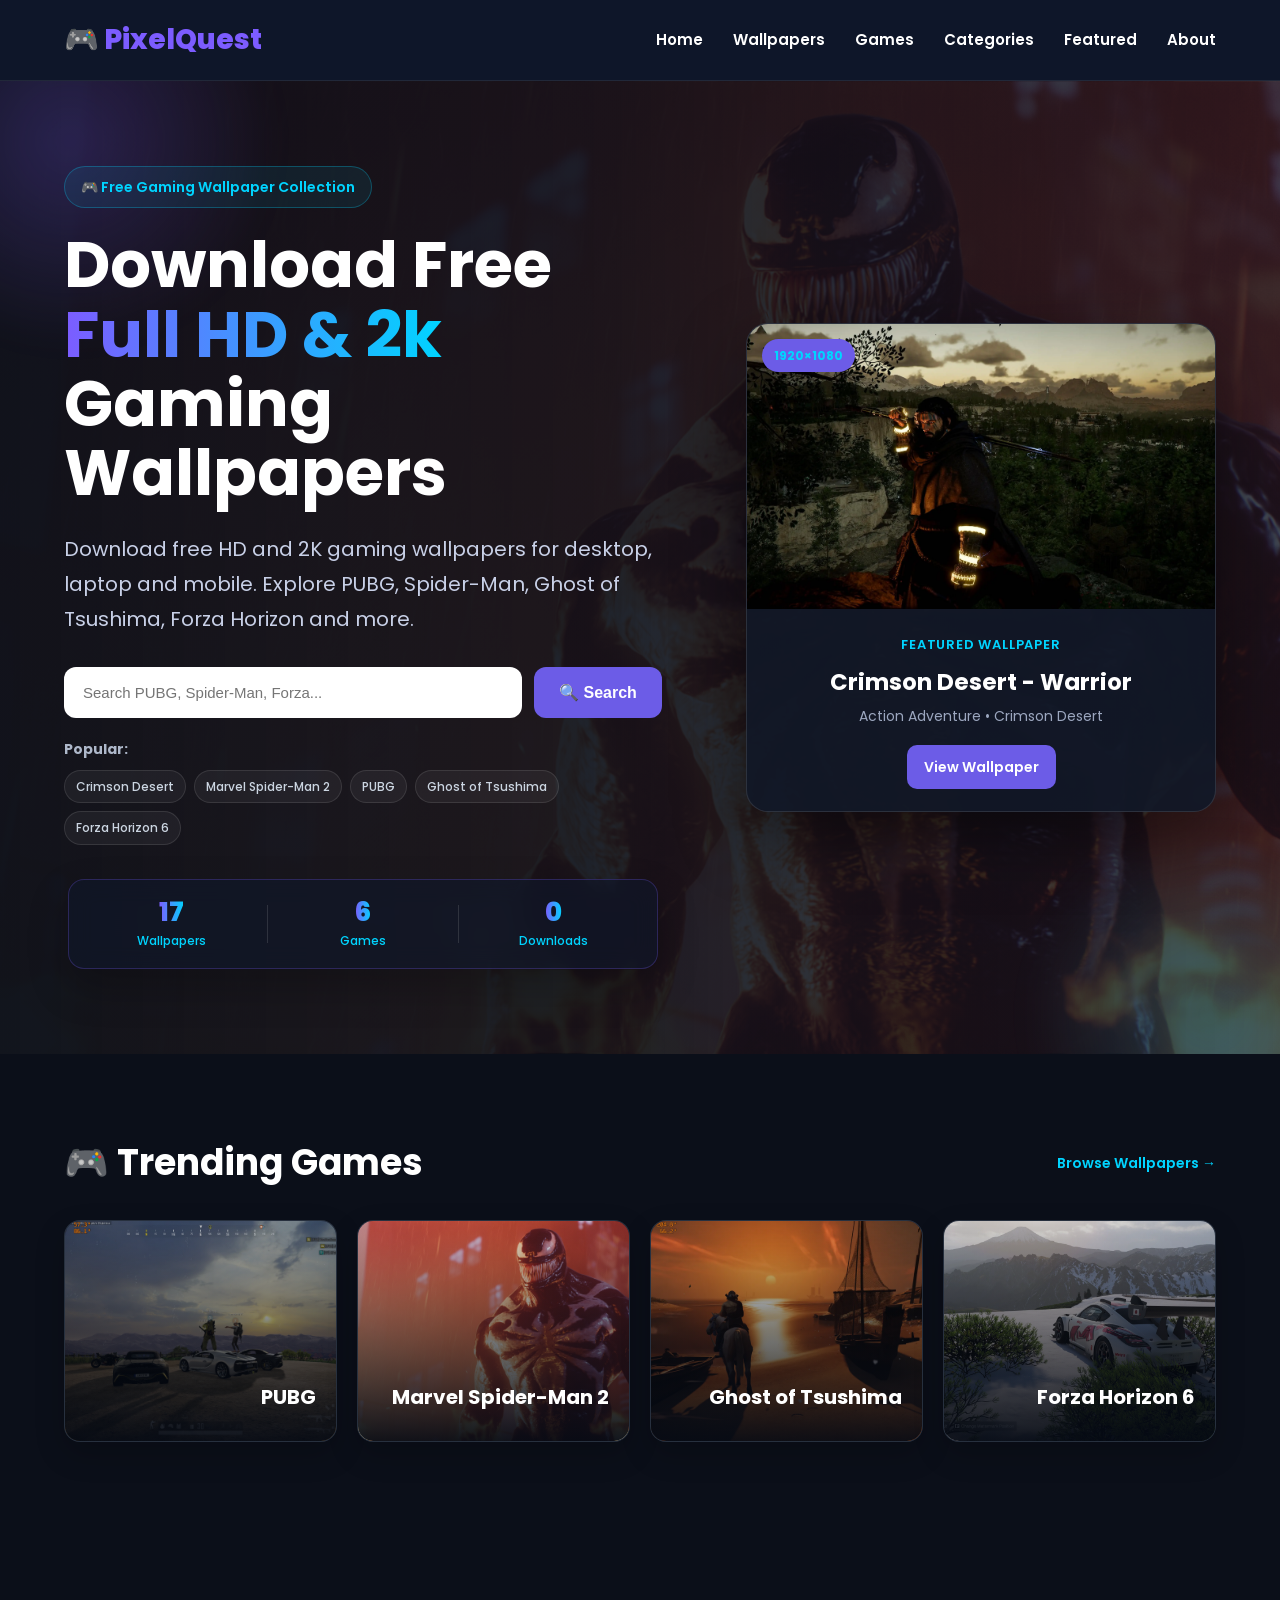
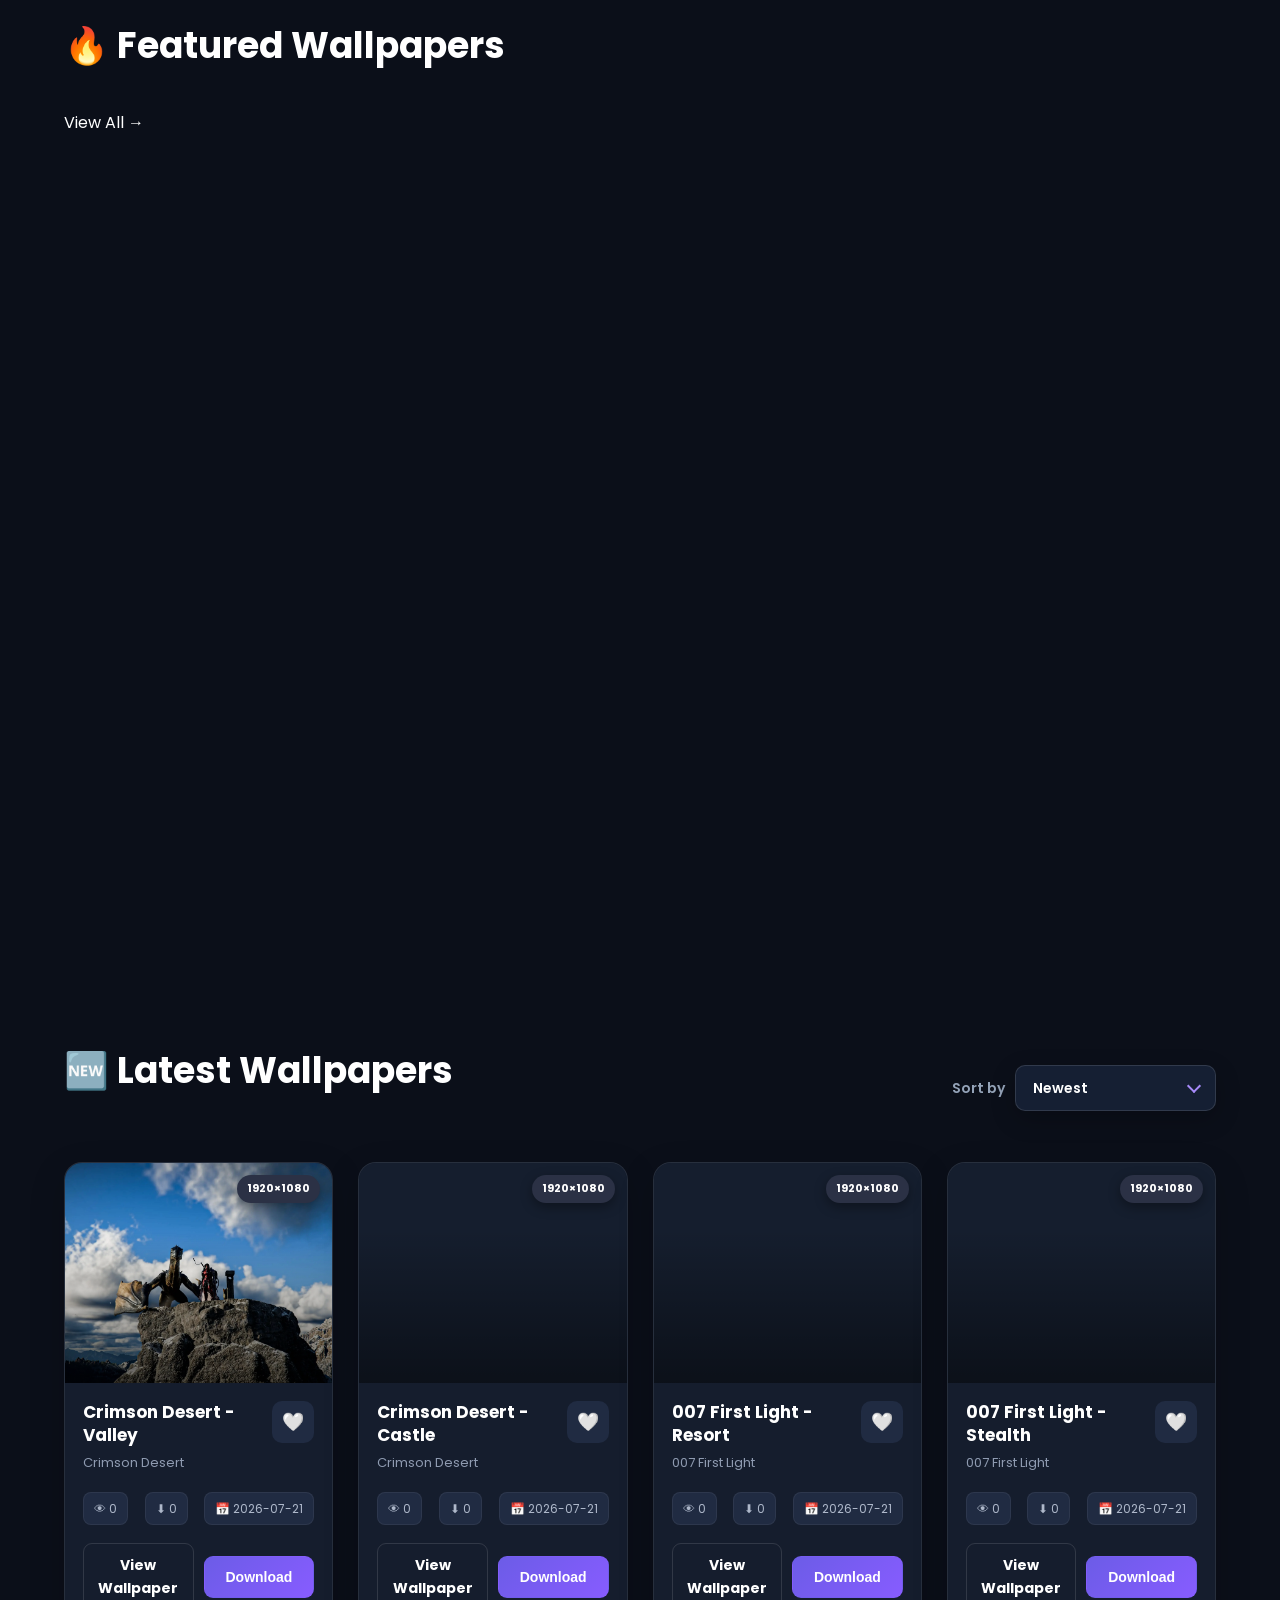
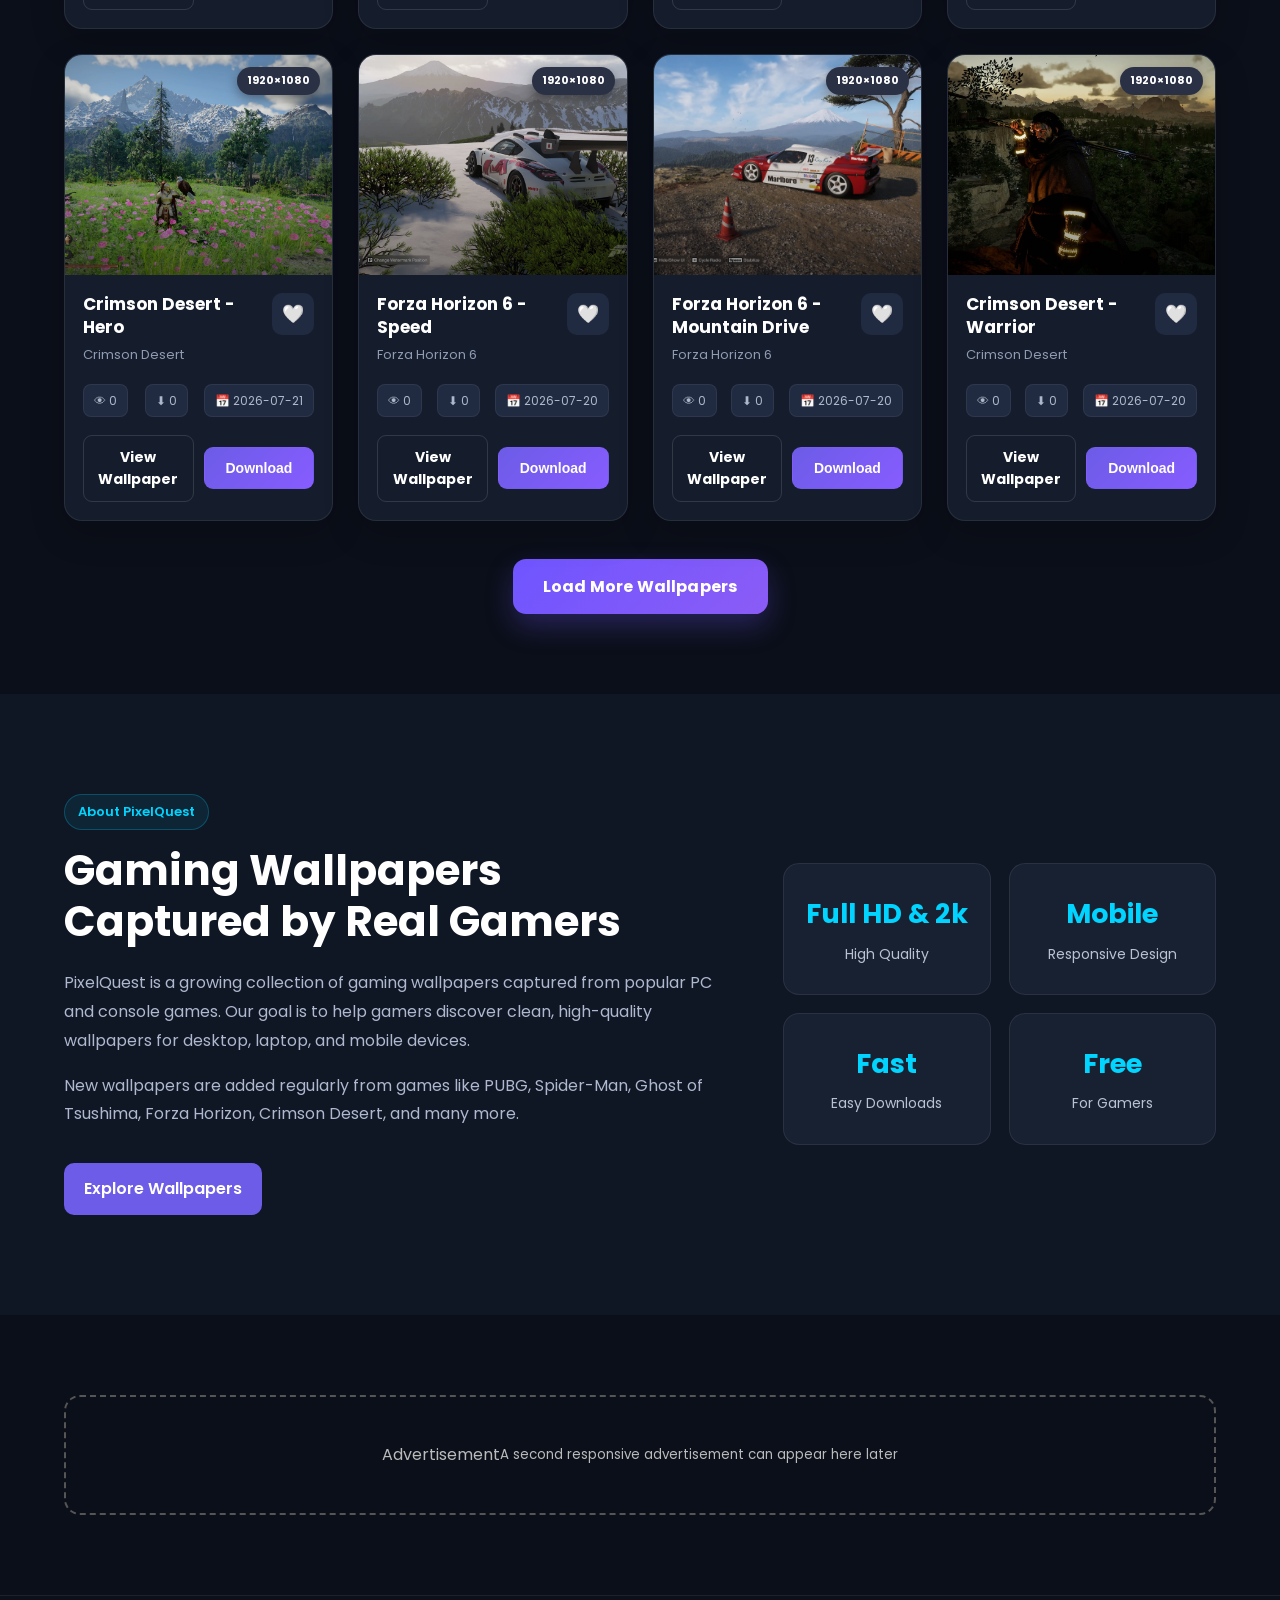
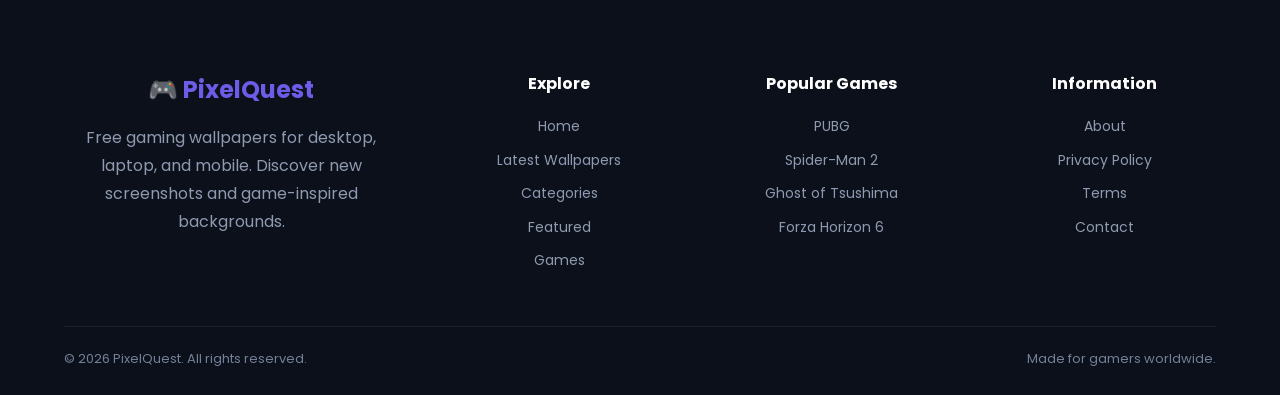
==== index.html @ b556f13f "Update index.html" ====
<!DOCTYPE html>
<html lang="en">

<head>

    <link
    rel="icon"
    type="image/png"
    href="images/favicon.png"
>

    <meta charset="UTF-8">

    <meta
        name="viewport"
        content="width=device-width, initial-scale=1.0"
    >

    <title>
        PixelQuest | Free HD & 2K Gaming Wallpapers
    </title>

    <meta
        name="description"
        content="Download free HD and 2K gaming wallpapers for desktop, laptop and mobile. Explore PUBG, Spider-Man, Ghost of Tsushima, Forza Horizon, Crimson Desert and more."
    >

    <!-- Canonical URL -->

    <link
        rel="canonical"
        href="https://pixelquestwallpapers.com/"
    >


    <!-- Open Graph sharing -->

    <meta
        property="og:title"
        content="PixelQuest | Free HD & 2K Gaming Wallpapers"
    >

    <meta
        property="og:description"
        content="Download free HD and 2K gaming wallpapers for desktop, laptop and mobile."
    >

    <meta
        property="og:type"
        content="website"
    >

    <meta
        property="og:url"
        content="https://pixelquestwallpapers.com/"
    >

    <meta
        property="og:image"
        content="https://pixelquestwallpapers.com/images/social-preview.jpg"
    >


    <!-- Twitter / X sharing -->

    <meta
        name="twitter:card"
        content="summary_large_image"
    >

    <meta
        name="twitter:title"
        content="PixelQuest | Free HD & 2K Gaming Wallpapers"
    >

    <meta
        name="twitter:description"
        content="Download free HD and 2K gaming wallpapers for desktop, laptop and mobile."
    >

    <meta
        name="twitter:image"
        content="https://pixelquestwallpapers.com/images/social-preview.jpg"
    >


    <!-- Styles -->

    <link
        rel="stylesheet"
        href="style.css"
    >

    <link
        rel="preconnect"
        href="https://fonts.googleapis.com"
    >

    <link
        rel="preconnect"
        href="https://fonts.gstatic.com"
        crossorigin
    >

    <link
        href="https://fonts.googleapis.com/css2?family=Outfit:wght@400;500;600;700;800&family=Poppins:wght@400;500;600&display=swap"
        rel="stylesheet"
    >

    <!-- JSON-LD SCHEMA -->

    <script type="application/ld+json">
    {
      "@context": "https://schema.org",
      "@type": "WebSite",
      "name": "PixelQuest",
      "url": "https://pixelquestwallpapers.com/",
      "description": "Download free HD and 2K gaming wallpapers for desktop, laptop and mobile.",
      "potentialAction": {
        "@type": "SearchAction",
        "target": "https://pixelquestwallpapers.com/pages/search.html?q={search_term_string}",
        "query-input": "required name=search_term_string"
      }
    }
    </script>

    <script type="application/ld+json">
    {
      "@context": "https://schema.org",
      "@type": "Organization",
      "name": "PixelQuest",
      "url": "https://pixelquestwallpapers.com/",
      "logo": "https://pixelquestwallpapers.com/images/favicon.png"
    }
    </script>

</head>

<body>

    <!-- ================= HEADER ================= -->

    <header class="site-header">

    <div class="container header-container">

        <a href="/" class="logo">
            🎮 PixelQuest
        </a>

        <nav class="desktop-nav">

            <a href="index.html">Home</a>

            <a href="#latest">Wallpapers</a>

            <a href="#games">Games</a>

            <a href="pages/category.html">Categories</a>

            <a href="#featured-wallpapers">Featured</a>

            <a href="pages/about.html">About</a>

        </nav>

        <button
            class="mobile-menu-button"
            id="mobile-menu-button"
            type="button"
            aria-label="Open navigation menu"
            aria-expanded="false"
        >

            <span></span>
            <span></span>
            <span></span>

        </button>

    </div>

    <nav
        class="mobile-nav"
        id="mobile-nav"
        aria-hidden="true"
    >

        <a href="index.html">
            🏠 Home
        </a>

        <a href="#latest">
            🖼 Wallpapers
        </a>

        <a href="#games">
            🎮 Games
        </a>

        <a href="pages/category.html">
        🗂 Categories
        </a>

        <a href="#featured-wallpapers">
            ⭐ Featured
        </a>

        <a href="pages/about.html">
            ℹ About
        </a>

    </nav>

</header>

<!-- ================= HERO ================= -->

<section class="hero">

    <div class="container hero-container">

        <div class="hero-text">

            <span class="hero-tag">
                🎮 Free Gaming Wallpaper Collection
            </span>

            <h1>
                Download Free
                <span>Full HD & 2k</span>
                Gaming Wallpapers
            </h1>

            <p class="hero-description">
                Download free HD and 2K gaming wallpapers for desktop, laptop and mobile. Explore PUBG, Spider-Man, Ghost of Tsushima, Forza Horizon and more.
            </p>

            <div class="search-box">

                <input
                    type="text"
                    placeholder="Search PUBG, Spider-Man, Forza..."
                    aria-label="Search gaming wallpapers"
                >

                <button type="button">
                    🔍 Search
                </button>

            </div>

            <div class="hero-popular">

    <strong>Popular:</strong>

    <div id="hero-popular-games"></div>

</div>

            <!-- Dynamic Hero Statistics -->

            <div class="hero-stats">

                <div class="hero-stat">

                    <span
                        class="hero-stat-number"
                        id="wallpaper-count"
                    >
                        0
                    </span>

                    <span class="hero-stat-label">
                        Wallpapers
                    </span>

                </div>

                <div class="hero-stat-divider"></div>

                <div class="hero-stat">

                    <span
                        class="hero-stat-number"
                        id="game-count"
                    >
                        0
                    </span>

                    <span class="hero-stat-label">
                        Games
                    </span>

                </div>

                <div class="hero-stat-divider"></div>

                <div class="hero-stat">

                    <span
                        class="hero-stat-number"
                        id="download-count"
                    >
                        0
                    </span>

                    <span class="hero-stat-label">
                        Downloads
                    </span>

                </div>

            </div>

        </div>

        <div class="hero-featured" id="hero-featured-card">

    <div class="hero-featured-image">

        <img
            id="hero-featured-image"
            src="images/thumbnail/ghostoftsushima/got1.webp"
            alt="Featured gaming wallpaper"
            decoding="async"
            fetchpriority="high"
            width="640"
            height="360"
        >

        <span
            class="hero-resolution"
            id="hero-featured-resolution"
        >
            1920×1080
        </span>

    </div>

    <div class="hero-featured-info">

        <span>
            Featured Wallpaper
        </span>

        <h2 id="hero-featured-title">
            Ghost of Tsushima
        </h2>

        <p id="hero-featured-details">
            Action Adventure • Desktop
        </p>

        <a
            href="#featured"
            class="hero-view-button"
            id="hero-featured-link"
        >
            View Wallpaper
        </a>

    </div>

</div>

    </div>

</section>

<!-- ================= TRENDING GAMES ================= -->

<section class="trending-games" id="games">

    <div class="container">

        <div class="section-title">

            <h2>🎮 Trending Games</h2>

            <a href="#latest" class="view-all">
                Browse Wallpapers →
            </a>

        </div>

        <!-- JavaScript loads trending games here -->

        <div class="games-grid" id="games-grid">

        </div>

    </div>

</section>


    <!-- ================= FEATURED WALLPAPERS ================= -->

    <section class="featured" id="featured">

        <div class="container">

            <div class="section-title">

                <h2>🔥 Featured Wallpapers</h2>

                <a href="#latest" class="view-all">

                    View All →

                </a>

            </div>

            <!-- JavaScript loads featured wallpapers here -->

            <div
                id="featured-wallpapers"
                class="wallpaper-grid">

            </div>

        </div>

    </section>


    <!-- ================= ADVERTISEMENT ================= -->

    <section class="ad-section">

        <div class="container">

            <div class="ad-box">

                <span>

                    Advertisement

                </span>

                <small>

                    Google AdSense responsive banner will appear here

                </small>

            </div>

        </div>

    </section>


    <!-- ================= LATEST WALLPAPERS ================= -->

    <section class="latest" id="latest">

        <div class="container">

            <div class="section-header">

    <h2>🆕 Latest Wallpapers</h2>

    <div class="sort-control">

    <span class="sort-label">
        Sort by
    </span>

    <div class="sort-select-wrapper">

        <select id="sort-select">

            <option value="newest">Newest</option>

            <option value="downloads">Most Downloaded</option>

            <option value="views">Most Viewed</option>

            <option value="az">A - Z</option>

        </select>

    </div>

</div>

</div>

            <!-- JavaScript loads latest wallpapers here -->

            <div
                id="latest-wallpapers"
                class="wallpaper-grid">

            </div>

            <div class="load-more">

                <button
                    id="loadMoreBtn"
                    type="button">

                    Load More Wallpapers

                </button>

            </div>

        </div>

    </section>

<!-- ================= ABOUT PIXELQUEST ================= -->

<section class="about-section" id="about">

    <div class="container">

        <div class="about-grid">

            <div class="about-content">

                <span class="section-label">
                    About PixelQuest
                </span>

                <h2>
                    Gaming Wallpapers Captured by Real Gamers
                </h2>

                <p>
                    PixelQuest is a growing collection of gaming wallpapers
                    captured from popular PC and console games. Our goal is to
                    help gamers discover clean, high-quality wallpapers for
                    desktop, laptop, and mobile devices.
                </p>

                <p>
                    New wallpapers are added regularly from games like PUBG,
                    Spider-Man, Ghost of Tsushima, Forza Horizon, Crimson Desert,
                    and many more.
                </p>

                <a href="#latest" class="about-button">
                    Explore Wallpapers
                </a>

            </div>

            <div class="about-stats">

    <div class="stat-card">

        <strong>Full HD & 2k</strong>

        <span>High Quality</span>

    </div>

    <div class="stat-card">

        <strong>Mobile</strong>

        <span>Responsive Design</span>

    </div>

    <div class="stat-card">

        <strong>Fast</strong>

        <span>Easy Downloads</span>

    </div>

    <div class="stat-card">

        <strong>Free</strong>

        <span>For Gamers</span>

    </div>

</div>

        </div>

    </div>

</section>


    <!-- ================= SECOND ADVERTISEMENT ================= -->

    <section class="ad-section bottom-ad">

        <div class="container">

            <div class="ad-box">

                <span>

                    Advertisement

                </span>

                <small>

                    A second responsive advertisement can appear here later

                </small>

            </div>

        </div>

    </section>

<!-- ================= FOOTER ================= -->

<footer>

    <div class="container">

        <div class="footer-grid">

            <div class="footer-brand">

                <a href="/" class="footer-logo">
                    🎮 PixelQuest
                </a>

                <p>
                    Free gaming wallpapers for desktop, laptop, and mobile.
                    Discover new screenshots and game-inspired backgrounds.
                </p>

            </div>

            <div class="footer-column">

                <h3>Explore</h3>

                <a href="index.html">Home</a>

                <a href="#latest">Latest Wallpapers</a>

                <a href="pages/category.html">Categories</a>

                <a href="#featured">Featured</a>

                <a href="#games">Games</a>

            </div>

            <div class="footer-column">

                <h3>Popular Games</h3>

                <a href="#latest">PUBG</a>

                <a href="#latest">Spider-Man 2</a>

                <a href="#latest">Ghost of Tsushima</a>

                <a href="#latest">Forza Horizon 6</a>

            </div>

            <div class="footer-column">

    <h3>Information</h3>

    <a href="pages/about.html">About</a>

    <a href="pages/privacy.html">Privacy Policy</a>

    <a href="pages/terms.html">Terms</a>

    <a href="pages/contact.html">Contact</a>

</div>

        </div>

        <div class="footer-bottom">

            <p>
                © 2026 PixelQuest. All rights reserved.
            </p>

            <p>
                Made for gamers worldwide.
            </p>

        </div>

    </div>

</footer>

<!-- ================= BACK TO TOP ================= -->

<button
    class="back-to-top"
    id="back-to-top"
    type="button"
    aria-label="Back to top"
    title="Back to top"
>
    ↑
</button>

<script src="js/utils.js" defer></script>
<script src="js/script.js" defer></script>

</body>

</html>
---- style.css ----
/* ===========================================
   PixelQuest v1.0
   Main Stylesheet
=========================================== */

/* Google Font */
@import url('https://fonts.googleapis.com/css2?family=Poppins:wght@300;400;500;600;700;800&display=swap');

/* Reset */
html,
body {
    width: 100%;
    max-width: 100%;
    overflow-x: hidden;
}

* {
    box-sizing: border-box;
}

img {
    display: block;
    max-width: 100%;
    height: auto;
}
*{
    margin:0;
    padding:0;
    box-sizing:border-box;
}

html{
    scroll-behavior:smooth;
}

body{

    font-family:'Poppins',sans-serif;

    background:#0B0F19;

    color:#ffffff;

    line-height:1.6;

}

/* Links */

a{

    color:white;

    text-decoration:none;

}

/* Images */

img{

    max-width:100%;

    display:block;

}

/* Container */

.container{

    width:90%;

    max-width:1300px;

    margin:auto;

}

/* ===========================================
   Header
=========================================== */

header{

    position:sticky;

    top:0;

    z-index:999;

    background:#111827;

    border-bottom:1px solid rgba(255,255,255,.08);

}

header .container{

    display:flex;

    justify-content:space-between;

    align-items:center;

    height:80px;

}

/* Logo */

.logo{

    font-size:30px;

    font-weight:700;

    color:#6C5CE7;

}

/* Navigation */

nav{

    display:flex;

    gap:35px;

}

nav a{

    color:#ddd;

    transition:.3s;

    font-weight:500;

}

nav a:hover{

    color:#00D4FF;

}

/* ===========================================
   Hero
=========================================== */

.hero{

    padding:120px 0;

    text-align:center;

    background:

    linear-gradient(

    rgba(11,15,25,.88),

    rgba(11,15,25,.92)

    ),

    url("images/full/spiderman/spiderman1.png");

    background-size:cover;

    background-position:center;

}

.hero h1{

    font-size:56px;

    max-width:900px;

    margin:auto;

    line-height:1.2;

}

.hero span{

    color:#00D4FF;

}

.hero p{

    color:#C8D0E7;

    font-size:20px;

    margin-top:25px;

}

/* Search */

.search-box{

    margin-top:40px;

    display:flex;

    justify-content:center;

    gap:10px;

}

.search-box input{

    width:550px;

    padding:18px;

    border:none;

    border-radius:12px;

    font-size:17px;

}

.search-box button{

    padding:18px 30px;

    border:none;

    background:#6C5CE7;

    color:white;

    border-radius:12px;

    cursor:pointer;

    font-size:16px;

    transition:.3s;

}

.search-box button:hover{

    background:#00D4FF;

}

/* ===========================================
   Sections
=========================================== */

section{

    padding:80px 0;

}

section h2{

    font-size:36px;

    margin-bottom:35px;

}

/* ===========================================
   Wallpaper Grid
=========================================== */

.wallpaper-grid{

    display:grid;

    grid-template-columns:

    repeat(auto-fit,minmax(260px,1fr));

    gap:25px;

}

/* Demo Card */

.wallpaper-card{

    background:#1A2235;

    border-radius:18px;

    overflow:hidden;

    transition:.35s;

}

.wallpaper-card:hover{

    transform:translateY(-8px);

}

.wallpaper-image{

    height:220px;

    background:#2B3654;

}

.wallpaper-content{

    padding:20px;

}

.wallpaper-content h3{

    margin-bottom:10px;

}

.wallpaper-content p{

    color:#9CA7BF;

    font-size:14px;

}

/* ===========================================
   Advertisement
=========================================== */

.ad-box{

    height:120px;

    border:2px dashed #555;

    display:flex;

    justify-content:center;

    align-items:center;

    border-radius:16px;

    color:#bbb;

}

/* ===========================================
   Footer
=========================================== */

footer{

    background:#111827;

    text-align:center;

    padding:35px;

    color:#9CA7BF;

}
/* ===========================
   TRENDING GAMES
=========================== */

.trending-games{
    padding:80px 0;
}

.games-grid{

    display:grid;

    grid-template-columns:repeat(auto-fit,minmax(250px,1fr));

    gap:25px;

}

.game-card{

    position:relative;

    overflow:hidden;

    border-radius:20px;

    cursor:pointer;

    transition:.35s;

}

.game-card img{

    width:100%;

    height:340px;

    object-fit:cover;

    transition:.4s;

}

.game-card:hover img{

    transform:scale(1.08);

}

.game-overlay{

    position:absolute;

    inset:0;

    display:flex;

    align-items:flex-end;

    padding:25px;

    background:linear-gradient(transparent,rgba(0,0,0,.8));

}

.game-overlay h3{

    font-size:24px;

    color:white;

}
/* ===========================
   WALLPAPER META
=========================== */

.wallpaper-meta{

display:flex;

justify-content:space-between;

margin-top:15px;

font-size:14px;

color:#9CA7BF;

}

.upload-date{

margin-top:10px;

font-size:13px;

color:#7C879B;

}

.wallpaper-card{

transition:.35s;

}

.wallpaper-card:hover{

transform:translateY(-10px);

box-shadow:0 18px 35px rgba(0,0,0,.45);

}

.wallpaper-content h3{

margin-bottom:8px;

}

.wallpaper-content p{

color:#BFC7D8;

}
/* ==========================
Wallpaper Page
========================== */

.wallpaper-page{

padding:80px 0;

}

.full-wallpaper{

width:100%;

max-width:900px;

display:block;

margin:auto;

border-radius:20px;

margin-bottom:30px;

}

#wallpaper-details{

text-align:center;

}

#wallpaper-details h1{

margin:25px 0 10px;

font-size:42px;

}

#wallpaper-details p{

color:#AEB8CE;

margin-bottom:20px;

}
/* ==========================================
   PIXELQUEST HERO FIX
========================================== */

.hero{
    position:relative;
    padding:85px 0;
    background:
        linear-gradient(
            90deg,
            rgba(8,12,22,.96) 0%,
            rgba(8,12,22,.90) 48%,
            rgba(8,12,22,.72) 100%
        ),
        url("images/full/spiderman/spiderman1.png");

    background-size:cover;
    background-position:center;
    overflow:hidden;
}

.hero::before{
    content:"";
    position:absolute;
    inset:0;
    background:
        radial-gradient(
            circle at 75% 40%,
            rgba(108,92,231,.20),
            transparent 42%
        );
    pointer-events:none;
}

.hero-container{
    position:relative;
    z-index:2;
    display:grid;
    grid-template-columns:minmax(0,1.1fr) minmax(340px,.9fr);
    align-items:center;
    gap:65px;
}

.hero-text{
    text-align:left;
}

.hero-tag{
    display:inline-flex;
    align-items:center;
    padding:9px 16px;
    margin-bottom:22px;
    border:1px solid rgba(0,212,255,.28);
    border-radius:50px;
    background:rgba(0,212,255,.08);
    color:#00d4ff;
    font-size:14px;
    font-weight:600;
}

.hero h1{
    max-width:700px;
    margin:0;
    font-size:clamp(42px,5vw,68px);
    line-height:1.08;
    color:#fff;
}

.hero h1 span{
    display:inline;
    color:#00d4ff;
}

.hero-description{
    max-width:660px;
    margin:24px 0 0;
    color:#c6cede;
    font-size:17px;
    line-height:1.75;
}

.search-box{
    display:flex;
    width:100%;
    max-width:650px;
    margin-top:30px;
    gap:12px;
}

.search-box input{
    min-width:0;
    flex:1;
    padding:16px 18px;
    border:1px solid rgba(255,255,255,.12);
    border-radius:12px;
    background:#fff;
    color:#111827;
    font-size:15px;
}

.search-box input:focus{
    border-color:#00d4ff;
    box-shadow:0 0 0 3px rgba(0,212,255,.12);
}

.search-box button{
    flex:none;
    padding:16px 25px;
    border:0;
    border-radius:12px;
    background:#6c5ce7;
    color:#fff;
    font-weight:600;
    cursor:pointer;
    transition:.25s ease;
}

.search-box button:hover{
    background:#00d4ff;
    color:#081018;
    transform:translateY(-2px);
}

.hero-popular{
    display:flex;
    align-items:center;
    flex-wrap:wrap;
    gap:10px;
    margin-top:20px;
}

.hero-popular strong{
    color:#aeb8ca;
    font-size:14px;
}

.hero-popular a{
    padding:7px 12px;
    border:1px solid rgba(255,255,255,.10);
    border-radius:30px;
    background:rgba(255,255,255,.06);
    color:#fff;
    font-size:13px;
}

.hero-popular a:hover{
    border-color:#00d4ff;
    color:#00d4ff;
}

.hero-featured{
    width:100%;
    max-width:470px;
    justify-self:end;
    overflow:hidden;
    border:1px solid rgba(255,255,255,.11);
    border-radius:22px;
    background:rgba(17,24,39,.94);
    box-shadow:0 25px 70px rgba(0,0,0,.45);
}

.hero-featured-image{
    position:relative;
    height:285px;
    overflow:hidden;
}

.hero-featured-image img{
    width:100%;
    height:100%;
    object-fit:cover;
    transition:transform .4s ease;
}

.hero-featured:hover .hero-featured-image img{
    transform:scale(1.04);
}

.hero-resolution{
    position:absolute;
    top:15px;
    left:15px;
    padding:7px 12px;
    border-radius:30px;
    background:#6c5ce7;
    color:#fff;
    font-size:12px;
    font-weight:700;
}

.hero-featured-info{
    padding:22px;
}

.hero-featured-info > span{
    color:#00d4ff;
    font-size:13px;
    font-weight:600;
    text-transform:uppercase;
    letter-spacing:.8px;
}

.hero-featured-info h2{
    margin:7px 0 5px;
    font-size:23px;
}

.hero-featured-info p{
    margin:0;
    color:#9ca7bf;
    font-size:14px;
}

.hero-view-button{
    display:inline-flex;
    margin-top:17px;
    padding:11px 17px;
    border-radius:10px;
    background:#6c5ce7;
    color:#fff;
    font-size:14px;
    font-weight:600;
}

.hero-view-button:hover{
    background:#00d4ff;
    color:#081018;
}

/* ==========================================
   HERO RESPONSIVE
========================================== */

@media (max-width:950px){

    .hero{
        padding:70px 0;
    }

    .hero-container{
        grid-template-columns:1fr;
        gap:40px;
    }

    .hero-text{
        text-align:center;
    }

    .hero h1,
    .hero-description,
    .search-box{
        margin-left:auto;
        margin-right:auto;
    }

    .hero-popular{
        justify-content:center;
    }

    .hero-featured{
        justify-self:center;
    }

}

@media (max-width:600px){

    .hero{
        padding:55px 0;
    }

    .hero h1{
        font-size:38px;
    }

    .hero-description{
        font-size:15px;
    }

    .search-box{
        flex-direction:column;
    }

    .search-box button{
        width:100%;
    }

    .hero-featured-image{
        height:230px;
    }

}
/* ==========================================
   SMALL HOMEPAGE POLISH
========================================== */

.trending-games .section-title{
    display:flex;
    align-items:center;
    justify-content:space-between;
    gap:20px;
    margin-bottom:28px;
}

.trending-games .section-title h2{
    margin:0;
}

.trending-games .view-all{
    color:#00d4ff;
    font-weight:600;
    font-size:14px;
}

.trending-games .view-all:hover{
    color:#6c5ce7;
}

.games-grid{
    grid-template-columns:repeat(4, minmax(0, 1fr));
}

.game-card img{
    height:300px;
}

.hero h1{
    max-width:620px;
}

.featured{
    padding-top:95px;
}

@media (max-width:950px){

    .games-grid{
        grid-template-columns:repeat(2, minmax(0, 1fr));
    }

    .game-card img{
        height:280px;
    }

}

@media (max-width:600px){

    .trending-games .section-title{
        align-items:flex-start;
        flex-direction:column;
    }

    .games-grid{
        grid-template-columns:1fr;
    }

    .game-card img{
        height:260px;
    }

}/* ==========================================
   SMALL HOMEPAGE POLISH
========================================== */

.trending-games .section-title{
    display:flex;
    align-items:center;
    justify-content:space-between;
    gap:20px;
    margin-bottom:28px;
}

.trending-games .section-title h2{
    margin:0;
}

.trending-games .view-all{
    color:#00d4ff;
    font-weight:600;
    font-size:14px;
}

.trending-games .view-all:hover{
    color:#6c5ce7;
}

.games-grid{
    grid-template-columns:repeat(4, minmax(0, 1fr));
}

.game-card img{
    height:300px;
}

.hero h1{
    max-width:620px;
}

.featured{
    padding-top:95px;
}

@media (max-width:950px){

    .games-grid{
        grid-template-columns:repeat(2, minmax(0, 1fr));
    }

    .game-card img{
        height:280px;
    }

}

@media (max-width:600px){

    .trending-games .section-title{
        align-items:flex-start;
        flex-direction:column;
    }

    .games-grid{
        grid-template-columns:1fr;
    }

    .game-card img{
        height:260px;
    }

}
/* ==========================================
   SMALL HOMEPAGE POLISH
========================================== */

.trending-games .section-title{
    display:flex;
    align-items:center;
    justify-content:space-between;
    gap:20px;
    margin-bottom:28px;
}

.trending-games .section-title h2{
    margin:0;
}

.trending-games .view-all{
    color:#00d4ff;
    font-weight:600;
    font-size:14px;
}

.trending-games .view-all:hover{
    color:#6c5ce7;
}

.games-grid{
    grid-template-columns:repeat(4, minmax(0, 1fr));
}

.game-card img{
    height:300px;
}

.hero h1{
    max-width:620px;
}

.featured{
    padding-top:95px;
}

@media (max-width:950px){

    .games-grid{
        grid-template-columns:repeat(2, minmax(0, 1fr));
    }

    .game-card img{
        height:280px;
    }

}

@media (max-width:600px){

    .trending-games .section-title{
        align-items:flex-start;
        flex-direction:column;
    }

    .games-grid{
        grid-template-columns:1fr;
    }

    .game-card img{
        height:260px;
    }

}
/* ==========================================
   ABOUT SECTION
========================================== */

.about-section{
    padding:100px 0;
    background:#0f1624;
}

.about-grid{
    display:grid;
    grid-template-columns:1.2fr .8fr;
    align-items:center;
    gap:70px;
}

.section-label{
    display:inline-flex;
    margin-bottom:16px;
    padding:7px 13px;
    border-radius:30px;
    background:rgba(0,212,255,.08);
    border:1px solid rgba(0,212,255,.25);
    color:#00d4ff;
    font-size:13px;
    font-weight:600;
}

.about-content h2{
    max-width:650px;
    margin-bottom:22px;
    font-size:42px;
    line-height:1.2;
}

.about-content p{
    max-width:700px;
    margin-bottom:16px;
    color:#aeb8ce;
    line-height:1.8;
}

.about-button{
    display:inline-flex;
    margin-top:18px;
    padding:13px 20px;
    border-radius:10px;
    background:#6c5ce7;
    color:#fff;
    font-weight:600;
}

.about-button:hover{
    background:#00d4ff;
    color:#081018;
}

.about-stats{
    display:grid;
    grid-template-columns:repeat(2,1fr);
    gap:18px;
}

.stat-card{
    padding:28px 20px;
    border:1px solid rgba(255,255,255,.08);
    border-radius:16px;
    background:#182132;
    text-align:center;
    transition:.3s ease;
}

.stat-card:hover{
    transform:translateY(-5px);
    border-color:#6c5ce7;
}

.stat-card strong{
    display:block;
    margin-bottom:5px;
    color:#00d4ff;
    font-size:27px;
}

.stat-card span{
    color:#b9c2d3;
    font-size:14px;
}

/* ==========================================
   FOOTER
========================================== */

footer{
    padding:75px 0 25px;
    background:#0b101a;
    border-top:1px solid rgba(255,255,255,.07);
}

.footer-grid{
    display:grid;
    grid-template-columns:1.5fr repeat(3,1fr);
    gap:50px;
}

.footer-logo{
    display:inline-flex;
    margin-bottom:15px;
    color:#6c5ce7;
    font-size:24px;
    font-weight:700;
}

.footer-brand p{
    max-width:400px;
    color:#8f9ab0;
    line-height:1.75;
}

.footer-column{
    display:flex;
    flex-direction:column;
    gap:11px;
}

.footer-column h3{
    margin-bottom:8px;
    color:#fff;
    font-size:16px;
}

.footer-column a{
    color:#8f9ab0;
    font-size:14px;
}

.footer-column a:hover{
    color:#00d4ff;
}

.footer-bottom{
    display:flex;
    justify-content:space-between;
    gap:20px;
    margin-top:55px;
    padding-top:22px;
    border-top:1px solid rgba(255,255,255,.07);
    color:#738097;
    font-size:13px;
}

/* ==========================================
   RESPONSIVE
========================================== */

@media (max-width:950px){

    .about-grid{
        grid-template-columns:1fr;
    }

    .footer-grid{
        grid-template-columns:repeat(2,1fr);
    }

}

@media (max-width:600px){

    .about-section{
        padding:70px 0;
    }

    .about-content h2{
        font-size:32px;
    }

    .about-stats{
        grid-template-columns:1fr;
    }

    .footer-grid{
        grid-template-columns:1fr;
    }

    .footer-bottom{
        flex-direction:column;
        text-align:center;
    }

}
/* ==========================================
   PREMIUM WALLPAPER CARDS
========================================== */

.wallpaper-card{
    position:relative;
    overflow:hidden;
    border:1px solid rgba(255,255,255,.08);
    border-radius:18px;
    background:#151e2e;
    box-shadow:0 12px 35px rgba(0,0,0,.18);
    transition:
        transform .35s ease,
        border-color .35s ease,
        box-shadow .35s ease;
}

.wallpaper-card:hover{
    transform:translateY(-8px);
    border-color:rgba(108,92,231,.75);
    box-shadow:
        0 20px 45px rgba(0,0,0,.35),
        0 0 25px rgba(108,92,231,.14);
}

/* Wallpaper image */

.wallpaper-image{
    position:relative;
    display:block;
    height:220px;
    overflow:hidden;
    background:#0b101a;
}

.wallpaper-image img{
    width:100%;
    height:100%;
    display:block;
    object-fit:cover;
    transition:
        transform .55s ease,
        filter .35s ease;
}

.wallpaper-card:hover .wallpaper-image img{
    transform:scale(1.08);
    filter:brightness(.82);
}

.image-gradient{
    position:absolute;
    inset:0;
    background:linear-gradient(
        to top,
        rgba(7,11,18,.9) 0%,
        rgba(7,11,18,.18) 48%,
        transparent 75%
    );
    opacity:.7;
    transition:opacity .35s ease;
}

.wallpaper-card:hover .image-gradient{
    opacity:1;
}

/* Resolution badge */

.wallpaper-card .badge{
    position:absolute;

    top:12px;

    right:12px;

    background:#2b3145;

    color:#ffffff;

    font-size:11px;

    font-weight:700;

    padding:5px 10px;

    border-radius:50px;

    z-index:5;

    box-shadow:0 4px 12px rgba(0,0,0,.35);
}

/* View wallpaper hover text */

.view-wallpaper{
    position:absolute;
    left:50%;
    bottom:18px;
    z-index:2;
    padding:9px 14px;
    border:1px solid rgba(255,255,255,.3);
    border-radius:30px;
    background:rgba(8,13,23,.7);
    backdrop-filter:blur(8px);
    color:#fff;
    font-size:12px;
    font-weight:600;
    opacity:0;
    transform:translate(-50%,15px);
    transition:
        opacity .35s ease,
        transform .35s ease;
}

.wallpaper-card:hover .view-wallpaper{
    opacity:1;
    transform:translate(-50%,0);
}

/* Card content */

.wallpaper-content{
    padding:18px;
}

.wallpaper-heading{
    display:flex;
    align-items:flex-start;
    justify-content:space-between;
    gap:14px;
}

.wallpaper-heading h3{
    margin:0 0 6px;
    color:#fff;
    font-size:17px;
    line-height:1.35;
}

.wallpaper-heading p{
    margin:0;
    color:#8f9bb1;
    font-size:13px;
}

.wallpaper-meta{
    display:flex;
    flex-wrap:wrap;
    align-items:center;
    gap:8px;
    margin-top:17px;
}

.wallpaper-meta span{
    padding:6px 9px;
    border:1px solid rgba(255,255,255,.06);
    border-radius:8px;
    background:rgba(255,255,255,.035);
    color:#aeb8ca;
    font-size:11px;
}

/* Favourite button */

.fav-btn{
    flex-shrink:0;
    width:38px;
    height:38px;
    padding:0;
    border:1px solid rgba(255,255,255,.09);
    border-radius:10px;
    background:#1d283b;
    cursor:pointer;
    font-size:17px;
    transition:
        transform .25s ease,
        border-color .25s ease,
        background .25s ease;
}

.fav-btn:hover{
    transform:scale(1.08);
    border-color:#ff6b81;
    background:rgba(255,107,129,.1);
}

/* Card buttons */

.card-buttons{
    display:grid;
    grid-template-columns:1fr 1fr;
    gap:10px;
    margin-top:18px;
}

.details-btn,
.download-btn{
    display:flex;
    align-items:center;
    justify-content:center;
    min-height:42px;
    padding:10px 12px;
    border-radius:10px;
    font-size:13px;
    font-weight:700;
    cursor:pointer;
    transition:
        transform .25s ease,
        background .25s ease,
        border-color .25s ease;
}

.details-btn{
    border:1px solid rgba(255,255,255,.12);
    background:#1c2638;
    color:#fff;
}

.details-btn:hover{
    transform:translateY(-2px);
    border-color:#00d4ff;
    background:#243149;
    color:#00d4ff;
}

.download-btn{
    border:1px solid transparent;
    background:linear-gradient(
        135deg,
        #6c5ce7,
        #875cff
    );
    color:#fff;
}

.download-btn:hover{
    transform:translateY(-2px);
    box-shadow:0 8px 20px rgba(108,92,231,.3);
}

/* ==========================================
   PREMIUM TRENDING GAME CARDS
========================================== */

.game-card{
    position:relative;
    display:block;
    min-height:210px;
    overflow:hidden;
    border:1px solid rgba(255,255,255,.08);
    border-radius:17px;
    background:#111827;
    box-shadow:0 12px 30px rgba(0,0,0,.2);
    transition:
        transform .35s ease,
        border-color .35s ease,
        box-shadow .35s ease;
}

.game-card:hover{
    transform:translateY(-7px);
    border-color:rgba(0,212,255,.55);
    box-shadow:
        0 18px 38px rgba(0,0,0,.35),
        0 0 22px rgba(0,212,255,.1);
}

.game-card img{
    width:100%;
    height:100%;
    min-height:210px;
    display:block;
    object-fit:cover;
    transition:
        transform .5s ease,
        filter .35s ease;
}

.game-card:hover img{
    transform:scale(1.09);
    filter:brightness(.72);
}

.game-overlay{
    position:absolute;
    inset:0;
    display:flex;
    flex-direction:column;
    justify-content:flex-end;
    padding:22px;
    background:linear-gradient(
        to top,
        rgba(5,9,16,.95),
        rgba(5,9,16,.12) 70%
    );
}

.game-overlay h3{
    margin:0;
    color:#fff;
    font-size:20px;
}

.game-overlay span{
    max-height:0;
    margin-top:0;
    overflow:hidden;
    color:#00d4ff;
    font-size:12px;
    font-weight:600;
    opacity:0;
    transform:translateY(8px);
    transition:
        max-height .35s ease,
        margin-top .35s ease,
        opacity .35s ease,
        transform .35s ease;
}

.game-card:hover .game-overlay span{
    max-height:30px;
    margin-top:8px;
    opacity:1;
    transform:translateY(0);
}

/* ==========================================
   CARD RESPONSIVE DESIGN
========================================== */

@media (max-width:600px){

    .wallpaper-image{
        height:205px;
    }

    .wallpaper-card:hover{
        transform:translateY(-4px);
    }

    .view-wallpaper{
        display:none;
    }

    .card-buttons{
        grid-template-columns:1fr;
    }

    .details-btn,
    .download-btn{
        min-height:44px;
    }

    .game-card,
    .game-card img{
        min-height:190px;
    }

}
/* ===========================
   PREMIUM CARD IMPROVEMENTS
=========================== */

.wallpaper-card{
    overflow:hidden;
    border-radius:18px;
    background:#151d2d;
    border:1px solid rgba(255,255,255,.08);
    transition:.35s;
}

.wallpaper-card:hover{
    transform:translateY(-8px);
    border-color:#6c5ce7;
    box-shadow:0 20px 40px rgba(0,0,0,.35);
}

.wallpaper-image{
    position:relative;
    overflow:hidden;
}

.wallpaper-image img{
    width:100%;
    display:block;
    transition:transform .5s;
}

.wallpaper-card:hover img{
    transform:scale(1.08);
}

.image-gradient{

    position:absolute;

    inset:0;

    background:linear-gradient(
        to top,
        rgba(0,0,0,.65),
        transparent 70%
    );

    pointer-events:none;

}

.wallpaper-heading{

    display:flex;

    justify-content:space-between;

    align-items:flex-start;

    gap:15px;

}

.wallpaper-heading h3{

    margin-bottom:6px;

}

.wallpaper-meta{

    display:flex;

    flex-wrap:wrap;

    gap:8px;

    margin:18px 0;

}

.wallpaper-meta span{

    background:#202b42;

    padding:6px 10px;

    border-radius:8px;

    font-size:12px;

}

.fav-btn{

    width:42px;

    height:42px;

    border:none;

    border-radius:10px;

    cursor:pointer;

    font-size:18px;

    background:#202b42;

    transition:.3s;

}

.fav-btn:hover{

    transform:scale(1.1);

}

.download-btn{

    width:100%;

}
/* ==========================================
   WALLPAPER DETAILS PAGE
========================================== */

.wallpaper-page{
    min-height:70vh;
    padding:130px 0 80px;
    background:#0f1624;
}

.wallpaper-detail-card{
    overflow:hidden;
    border:1px solid rgba(255,255,255,.08);
    border-radius:22px;
    background:#151e2e;
    box-shadow:0 24px 60px rgba(0,0,0,.28);
}

.detail-image-wrapper{
    position:relative;
    overflow:hidden;
    background:#080d15;
}

.detail-main-image{
    width:100%;
    max-height:760px;
    display:block;
    object-fit:contain;
}

.detail-resolution{
    position:absolute;
    top:18px;
    right:18px;
    padding:9px 14px;
    border:1px solid rgba(255,255,255,.18);
    border-radius:30px;
    background:rgba(7,12,21,.76);
    backdrop-filter:blur(10px);
    color:#fff;
    font-size:12px;
    font-weight:700;
}

.detail-content{
    padding:36px;
}

.detail-category{
    display:inline-flex;
    margin:0 0 14px;
    padding:7px 12px;
    border:1px solid rgba(0,212,255,.25);
    border-radius:30px;
    background:rgba(0,212,255,.08);
    color:#00d4ff;
    font-size:12px;
    font-weight:700;
}

.detail-content h1{
    margin:0;
    color:#fff;
    font-size:40px;
    line-height:1.2;
}

.detail-game{
    margin:10px 0 0;
    color:#9ba7bb;
    font-size:16px;
}

.detail-info-grid{
    display:grid;
    grid-template-columns:repeat(4,1fr);
    gap:14px;
    margin-top:30px;
}

.detail-info-box{
    padding:18px;
    border:1px solid rgba(255,255,255,.07);
    border-radius:14px;
    background:#1b2638;
}

.detail-info-box span{
    display:block;
    margin-bottom:7px;
    color:#8d99ad;
    font-size:12px;
}

.detail-info-box strong{
    color:#fff;
    font-size:15px;
}

.detail-actions{
    display:flex;
    flex-wrap:wrap;
    gap:12px;
    margin-top:30px;
}

.detail-download-btn,
.details-home-btn{
    display:inline-flex;
    align-items:center;
    justify-content:center;
    min-height:48px;
    padding:12px 20px;
    border-radius:11px;
    font-size:14px;
    font-weight:700;
    cursor:pointer;
}

.detail-download-btn{
    border:none;
    background:linear-gradient(
        135deg,
        #6c5ce7,
        #8b5cf6
    );
    color:#fff;
}

.detail-download-btn:hover{
    transform:translateY(-2px);
    box-shadow:0 10px 24px rgba(108,92,231,.3);
}

.details-home-btn{
    border:1px solid rgba(255,255,255,.12);
    background:#202b3e;
    color:#fff;
}

.details-home-btn:hover{
    border-color:#00d4ff;
    color:#00d4ff;
}

.related-section{
    padding:80px 0 100px;
    background:#0b111c;
}

.page-loading,
.no-related-wallpapers{
    color:#aab4c6;
    text-align:center;
}

.page-message{
    padding:100px 20px;
    text-align:center;
}

.page-message h1{
    margin-bottom:12px;
    color:#fff;
}

.page-message p{
    margin-bottom:24px;
    color:#9aa6b8;
}

.wallpaper-footer{
    margin-top:0;
}

@media (max-width:900px){

    .detail-info-grid{
        grid-template-columns:repeat(2,1fr);
    }

}

@media (max-width:600px){

    .wallpaper-page{
        padding:105px 0 60px;
    }

    .detail-content{
        padding:24px 18px;
    }

    .detail-content h1{
        font-size:30px;
    }

    .detail-info-grid{
        grid-template-columns:1fr;
    }

    .detail-actions{
        flex-direction:column;
    }

    .detail-download-btn,
    .details-home-btn{
        width:100%;
    }

}
/* ==========================================
   GAME PAGE
========================================== */

.game-page-hero{
    padding:125px 0 70px;
    background:#0f1624;
}

.game-hero-card{
    position:relative;
    min-height:520px;
    overflow:hidden;
    border:1px solid rgba(255,255,255,.08);
    border-radius:24px;
    background:#0b1018;
    box-shadow:0 25px 65px rgba(0,0,0,.32);
}

.game-hero-image{
    position:absolute;
    inset:0;
    width:100%;
    height:100%;
    object-fit:cover;
}

.game-hero-overlay{
    position:absolute;
    inset:0;
    background:
        linear-gradient(
            90deg,
            rgba(6,10,18,.97) 0%,
            rgba(6,10,18,.82) 42%,
            rgba(6,10,18,.28) 75%,
            rgba(6,10,18,.12) 100%
        ),
        linear-gradient(
            to top,
            rgba(6,10,18,.82),
            transparent 55%
        );
}

.game-hero-content{
    position:relative;
    z-index:2;
    display:flex;
    flex-direction:column;
    justify-content:center;
    min-height:520px;
    max-width:680px;
    padding:55px;
}

.breadcrumbs{
    display:flex;
    flex-wrap:wrap;
    align-items:center;
    gap:8px;
    margin-bottom:25px;
    color:#8290a6;
    font-size:13px;
}

.breadcrumbs a{
    color:#a9b5c8;
}

.breadcrumbs a:hover{
    color:#00d4ff;
}

.breadcrumbs strong{
    color:#fff;
}

.game-hero-content h1{
    margin:5px 0 16px;
    color:#fff;
    font-size:58px;
    line-height:1.05;
}

.game-hero-description{
    max-width:590px;
    margin:0;
    color:#b4bfd1;
    font-size:16px;
    line-height:1.8;
}

.game-hero-stats{
    display:flex;
    flex-wrap:wrap;
    gap:10px;
    margin-top:25px;
}

.game-hero-stats span{
    padding:9px 13px;
    border:1px solid rgba(255,255,255,.1);
    border-radius:9px;
    background:rgba(255,255,255,.06);
    backdrop-filter:blur(8px);
    color:#d2daea;
    font-size:13px;
}

.game-hero-content .about-button{
    align-self:flex-start;
}

.game-wallpapers-section{
    padding:90px 0;
    background:#0b111c;
}

.other-games-section{
    padding:85px 0 105px;
    background:#0f1624;
}

/* Keep a single wallpaper card from stretching too wide */

.game-wallpapers-section .wallpaper-grid,
.related-section .wallpaper-grid{
    grid-template-columns:
        repeat(auto-fill, minmax(260px, 1fr));
}

.game-wallpapers-section .wallpaper-card,
.related-section .wallpaper-card{
    width:100%;
    max-width:430px;
}

/* ==========================================
   GAME PAGE RESPONSIVE
========================================== */

@media (max-width:800px){

    .game-hero-card{
        min-height:470px;
    }

    .game-hero-content{
        min-height:470px;
        padding:38px;
    }

    .game-hero-content h1{
        font-size:45px;
    }

    .game-hero-overlay{
        background:
            linear-gradient(
                to top,
                rgba(6,10,18,.98) 0%,
                rgba(6,10,18,.82) 65%,
                rgba(6,10,18,.38) 100%
            );
    }

}

@media (max-width:600px){

    .game-page-hero{
        padding:105px 0 55px;
    }

    .game-hero-card,
    .game-hero-content{
        min-height:510px;
    }

    .game-hero-content{
        justify-content:flex-end;
        padding:25px 20px;
    }

    .game-hero-content h1{
        font-size:36px;
    }

    .game-hero-description{
        font-size:14px;
        line-height:1.65;
    }

    .game-wallpapers-section,
    .other-games-section{
        padding:65px 0;
    }

}
/* ==========================================
   SEARCH RESULTS PAGE
========================================== */

.search-page-hero{
    padding:135px 0 80px;
    background:
        radial-gradient(
            circle at 20% 20%,
            rgba(108,92,231,.14),
            transparent 32%
        ),
        #0f1624;
}

.search-page-hero h1{
    max-width:750px;
    margin:10px 0 14px;
    color:#fff;
    font-size:52px;
    line-height:1.1;
}

.search-page-description{
    margin:0;
    color:#aab5c7;
    font-size:16px;
}

.search-page-form{
    display:flex;
    max-width:780px;
    margin-top:30px;
    padding:7px;
    border:1px solid rgba(255,255,255,.1);
    border-radius:14px;
    background:#161f30;
    box-shadow:0 18px 45px rgba(0,0,0,.22);
}

.search-page-form input{
    flex:1;
    min-width:0;
    padding:13px 15px;
    border:none;
    outline:none;
    background:transparent;
    color:#fff;
    font:inherit;
}

.search-page-form input::placeholder{
    color:#718097;
}

.search-page-form button{
    padding:12px 24px;
    border:none;
    border-radius:10px;
    background:linear-gradient(
        135deg,
        #6c5ce7,
        #875cff
    );
    color:#fff;
    font-weight:700;
    cursor:pointer;
    transition:
        transform .25s ease,
        box-shadow .25s ease;
}

.search-page-form button:hover{
    transform:translateY(-2px);
    box-shadow:0 9px 22px rgba(108,92,231,.3);
}

.search-results-section{
    min-height:500px;
    padding:85px 0 105px;
    background:#0b111c;
}

.search-results-header{
    display:flex;
    align-items:flex-end;
    justify-content:space-between;
    gap:25px;
    margin-bottom:35px;
}

.search-results-header h2{
    margin:8px 0 0;
    color:#fff;
    font-size:32px;
}

#search-result-count{
    margin:0;
    color:#8e9aaf;
    font-size:14px;
}

.search-message{
    grid-column:1 / -1;
    width:100%;
    padding:80px 25px;
    border:1px solid rgba(255,255,255,.07);
    border-radius:18px;
    background:#151e2e;
    text-align:center;
}

.search-message-icon{
    margin-bottom:18px;
    font-size:42px;
}

.search-message h2{
    margin:0 0 12px;
    color:#fff;
}

.search-message p{
    max-width:600px;
    margin:0 auto 25px;
    color:#929eb1;
    line-height:1.7;
}


/* ==========================================
   SEARCH PAGE RESPONSIVE
========================================== */

@media (max-width:700px){

    .search-page-hero{
        padding:110px 0 65px;
    }

    .search-page-hero h1{
        font-size:38px;
    }

    .search-page-form{
        flex-direction:column;
    }

    .search-page-form button{
        width:100%;
        min-height:46px;
    }

    .search-results-header{
        align-items:flex-start;
        flex-direction:column;
    }

    .search-results-section{
        padding:65px 0 80px;
    }

}
/* ==========================================
   WALLPAPER CARD LINKS AND BUTTONS
========================================== */

.wallpaper-image{
    position:relative;
    display:block;
    overflow:hidden;
    text-decoration:none;
}

.wallpaper-image img{
    display:block;
    width:100%;
    height:100%;
    object-fit:cover;
    transition:transform .35s ease;
}

.wallpaper-card:hover .wallpaper-image img{
    transform:scale(1.05);
}

.card-buttons{
    display:flex;
    align-items:center;
    gap:10px;
    margin-top:18px;
}

.details-btn,
.download-btn{
    flex:1;
    display:flex;
    align-items:center;
    justify-content:center;
    min-height:42px;
    padding:10px 14px;
    border-radius:9px;
    font-size:14px;
    font-weight:700;
    text-align:center;
    text-decoration:none;
    cursor:pointer;
    transition:
        transform .2s ease,
        background .2s ease,
        border-color .2s ease;
}

.details-btn{
    border:1px solid rgba(255,255,255,.12);
    background:transparent;
    color:#ffffff;
}

.details-btn:hover{
    border-color:#7c66ff;
    background:rgba(124,102,255,.12);
    transform:translateY(-2px);
}

.download-btn{
    border:1px solid transparent;
    background:linear-gradient(
        135deg,
        #6c5ce7,
        #875cff
    );
    color:#ffffff;
}

.download-btn:hover{
    transform:translateY(-2px);
}

@media (max-width:420px){

    .card-buttons{
        flex-direction:column;
    }

    .details-btn,
    .download-btn{
        width:100%;
    }

}
/* ==========================================
   IMAGE LOADING BACKGROUND
========================================== */

.wallpaper-image,
.game-card{
    background:#151e2e;
}

.wallpaper-image img,
.game-card img{
    opacity:1;
    min-height:180px;
}
/* ==========================================
   TRENDING GAMES GRID
========================================== */

#games-grid{
    display:grid;
    grid-template-columns:repeat(4, 1fr);
    gap:20px;
}

.game-card{
    position:relative;
    display:block;
    min-height:220px;
    overflow:hidden;
    border-radius:16px;
    text-decoration:none;
}

.game-card img{
    width:100%;
    height:220px;
    object-fit:cover;
    display:block;
    transition:transform .35s ease;
}

.game-card:hover img{
    transform:scale(1.06);
}

.game-overlay{
    position:absolute;
    inset:0;
    display:flex;
    flex-direction:column;
    justify-content:flex-end;
    padding:20px;
    background:linear-gradient(
        to top,
        rgba(5,10,20,.95),
        rgba(5,10,20,.1)
    );
}

.game-overlay h3{
    margin:0 0 8px;
    color:#ffffff;
}

.game-overlay span{
    color:#00d9ff;
    font-size:14px;
    font-weight:700;
}

@media (max-width:1000px){

    #games-grid{
        grid-template-columns:repeat(2, 1fr);
    }

}

@media (max-width:600px){

    #games-grid{
        grid-template-columns:1fr;
    }

}
/* ==========================
   NEW Badge
========================== */

.new-badge{

    position:absolute;
    top:12px;
    left:12px;

    background:#00d26a;
    color:#ffffff;

    font-size:11px;
    font-weight:700;

    padding:5px 10px;

    border-radius:50px;

    z-index:5;

    box-shadow:0 4px 12px rgba(0,0,0,.35);

    letter-spacing:.5px;

}
/* ======================================
   SORT DROPDOWN
====================================== */

.section-header {

    display: flex;

    justify-content: space-between;

    align-items: center;

    gap: 20px;

    margin-bottom: 28px;

}

#sort-select {

    appearance: none;

    -webkit-appearance: none;

    min-width: 210px;

    padding: 13px 44px 13px 18px;

    background:
        linear-gradient(
            135deg,
            #182238,
            #121a2b
        );

    color: #ffffff;

    border: 1px solid rgba(255, 255, 255, 0.1);

    border-radius: 12px;

    font-family: var(--heading-font);

    font-size: 15px;

    font-weight: 600;

    cursor: pointer;

    box-shadow:
        0 8px 24px rgba(0, 0, 0, 0.22);

    transition:
        transform 0.25s ease,
        border-color 0.25s ease,
        background 0.25s ease,
        box-shadow 0.25s ease;

}

#sort-select:hover {

    transform: translateY(-1px);

    border-color: #7c5cff;

    background:
        linear-gradient(
            135deg,
            #202d47,
            #162038
        );

}

#sort-select:focus {

    outline: none;

    border-color: #7c5cff;

    box-shadow:
        0 0 0 3px rgba(124, 92, 255, 0.16),
        0 8px 24px rgba(0, 0, 0, 0.22);

}


/* ======================================
   LOAD MORE BUTTON
====================================== */

.load-more {

    display: flex;

    justify-content: center;

    margin-top: 38px;

}

#loadMoreBtn {

    min-width: 240px;

    padding: 15px 30px;

    background:
        linear-gradient(
            135deg,
            #6f55ff,
            #8b5cf6
        );

    color: #ffffff;

    border: none;

    border-radius: 13px;

    font-family: var(--heading-font);

    font-size: 16px;

    font-weight: 700;

    letter-spacing: 0.2px;

    cursor: pointer;

    box-shadow:
        0 12px 28px rgba(111, 85, 255, 0.28);

    transition:
        transform 0.25s ease,
        box-shadow 0.25s ease,
        filter 0.25s ease;

}

#loadMoreBtn:hover {

    transform: translateY(-3px);

    filter: brightness(1.06);

    box-shadow:
        0 16px 34px rgba(111, 85, 255, 0.4);

}

#loadMoreBtn:active {

    transform: translateY(0);

}


/* ======================================
   MOBILE
====================================== */

@media (max-width: 700px) {

    .section-header {

        flex-direction: column;

        align-items: flex-start;

    }

    #sort-select {

        width: 100%;

    }

    #loadMoreBtn {

        width: 100%;

        max-width: 320px;

    }

}
/* Fix Chrome/Edge option colors */

#sort-select option {

    background: #182238;

    color: #ffffff;

    font-family: "Outfit", sans-serif;

}
/* ======================================
   SORT CONTROL WITH CUSTOM ARROW
====================================== */

.sort-control {

    display: flex;
    align-items: center;
    gap: 10px;

}

.sort-label {

    color: #94a3b8;

    font-family: var(--heading-font);
    font-size: 14px;
    font-weight: 600;

    white-space: nowrap;

}

.sort-select-wrapper {

    position: relative;

}

.sort-select-wrapper::after {

    content: "";

    position: absolute;

    top: 50%;
    right: 17px;

    width: 8px;
    height: 8px;

    border-right: 2px solid #a78bfa;
    border-bottom: 2px solid #a78bfa;

    transform:
        translateY(-70%)
        rotate(45deg);

    pointer-events: none;

    transition: transform 0.2s ease;

}

#sort-select {

    appearance: none;
    -webkit-appearance: none;

    min-width: 190px;

    padding:
        12px
        46px
        12px
        17px;

    background: #151f33;

    color: #ffffff;

    border:
        1px solid
        rgba(255, 255, 255, 0.12);

    border-radius: 10px;

    font-family: var(--heading-font);
    font-size: 14px;
    font-weight: 600;

    cursor: pointer;

}

#sort-select:hover {

    border-color: #7c5cff;

    background: #1a2740;

}

#sort-select:focus {

    outline: none;

    border-color: #7c5cff;

    box-shadow:
        0 0 0 3px
        rgba(124, 92, 255, 0.16);

}

#sort-select option {

    background: #182238;

    color: #ffffff;

}


/* Mobile */

@media (max-width: 700px) {

    .sort-control {

        width: 100%;

    }

    .sort-select-wrapper {

        flex: 1;

    }

    #sort-select {

        width: 100%;

    }

}
/* ======================================
   MOBILE RESPONSIVE FIXES
====================================== */

@media (max-width: 768px) {

    .container {
        width: 100%;
        max-width: 100%;
        padding-left: 16px;
        padding-right: 16px;
        margin-left: auto;
        margin-right: auto;
    }

    /* Header */

    header .container,
    .header-container,
    .navbar {
        width: 100%;
        max-width: 100%;
    }

    .logo {
        font-size: 26px;
        flex-shrink: 0;
    }

    nav {
        display: none;
    }

    /* Hero */

    .hero {
        min-height: auto;
        padding: 55px 0 45px;
        overflow: hidden;
    }

    .hero-content {
        width: 100%;
        max-width: 100%;
        padding: 0;
        text-align: center;
    }

    .hero-badge {
        max-width: 100%;
        width: fit-content;
        margin-left: auto;
        margin-right: auto;

        font-size: 12px;
        white-space: normal;
        text-align: center;
    }

    .hero h1 {
        width: 100%;
        max-width: 100%;

        font-size: clamp(32px, 9vw, 44px);
        line-height: 1.12;

        overflow-wrap: break-word;
    }

    .hero p {
        width: 100%;
        max-width: 100%;

        font-size: 16px;
        line-height: 1.7;

        padding: 0;
        margin-left: auto;
        margin-right: auto;
    }

    /* Search */

    .search-box,
    .hero-search,
    .search-container {
        width: 100%;
        max-width: 100%;
    }

    .search-box {
        display: flex;
        flex-direction: column;
        gap: 10px;
    }

    .search-box input,
    .search-box button {
        width: 100%;
        max-width: 100%;
    }

    /* Popular searches */

    .popular-searches,
    .popular-tags,
    .popular-games {
        width: 100%;
        max-width: 100%;

        display: flex;
        flex-wrap: wrap;
        justify-content: center;
        gap: 8px;
    }

    /* Wallpaper grids */

    .wallpaper-grid {
        grid-template-columns: 1fr;
        width: 100%;
        max-width: 100%;
        gap: 20px;
    }

    .wallpaper-card {
        width: 100%;
        max-width: 100%;
        min-width: 0;
    }

    .wallpaper-card img {
        width: 100%;
        max-width: 100%;
        object-fit: cover;
    }

    /* Section headings */

    .section-header {
        flex-direction: column;
        align-items: flex-start;
        gap: 14px;
    }

    .section-header h2 {
        font-size: 27px;
    }

    .sort-control {
        width: 100%;
    }

    .sort-select-wrapper {
        flex: 1;
    }

    #sort-select {
        width: 100%;
        min-width: 0;
    }
}
/* ======================================
   RESPONSIVE HEADER
====================================== */

.site-header {

    position: sticky;
    top: 0;
    z-index: 1000;

    width: 100%;

    background: rgba(15, 23, 42, 0.96);

    border-bottom:
        1px solid
        rgba(255, 255, 255, 0.08);

    backdrop-filter: blur(14px);
    -webkit-backdrop-filter: blur(14px);

}

.header-container {

    min-height: 72px;

    display: flex;
    align-items: center;
    justify-content: space-between;

    gap: 24px;

}

.logo {

    color: #7c5cff;

    font-family: var(--heading-font);
    font-size: 28px;
    font-weight: 800;

    text-decoration: none;
    white-space: nowrap;

}

.desktop-nav {

    display: flex;
    align-items: center;
    gap: 30px;

}

.desktop-nav a {

    position: relative;

    color: #ffffff;

    font-size: 15px;
    font-weight: 600;

    text-decoration: none;

    transition:
        color 0.2s ease,
        transform 0.2s ease;

}

.desktop-nav a:hover {

    color: #a78bfa;
    transform: translateY(-1px);

}

.desktop-nav a::after {

    content: "";

    position: absolute;

    left: 0;
    bottom: -8px;

    width: 0;
    height: 2px;

    border-radius: 20px;

    background: #7c5cff;

    transition: width 0.2s ease;

}

.desktop-nav a:hover::after {

    width: 100%;

}


/* Hamburger button */

.mobile-menu-button {

    display: none;

    width: 44px;
    height: 44px;

    padding: 10px;

    background: #172036;

    border:
        1px solid
        rgba(255, 255, 255, 0.12);

    border-radius: 10px;

    cursor: pointer;

}

.mobile-menu-button span {

    display: block;

    width: 100%;
    height: 2px;

    margin: 5px 0;

    border-radius: 10px;

    background: #ffffff;

    transition:
        transform 0.25s ease,
        opacity 0.25s ease;

}


/* Hamburger animation */

.mobile-menu-button.active span:nth-child(1) {

    transform:
        translateY(7px)
        rotate(45deg);

}

.mobile-menu-button.active span:nth-child(2) {

    opacity: 0;

}

.mobile-menu-button.active span:nth-child(3) {

    transform:
        translateY(-7px)
        rotate(-45deg);

}


/* Mobile menu */

.mobile-nav {

    display: none;

    max-height: 0;
    overflow: hidden;

    padding: 0 16px;

    background: #101827;

    border-top:
        1px solid
        rgba(255, 255, 255, 0.08);

    opacity: 0;

    transform: translateY(-10px);

    transition:
        max-height 0.3s ease,
        opacity 0.25s ease,
        transform 0.25s ease,
        padding 0.3s ease;

}

.mobile-nav.active {

    max-height: 420px;

    padding-top: 12px;
    padding-bottom: 18px;

    opacity: 1;

    transform: translateY(0);

}

.mobile-nav a {

    display: flex;
    align-items: center;

    width: 100%;

    padding: 14px 12px;

    color: #ffffff;

    border-radius: 9px;

    font-family: var(--heading-font);
    font-size: 15px;
    font-weight: 600;

    text-decoration: none;

    transition:
        background 0.2s ease,
        color 0.2s ease,
        padding-left 0.2s ease;

}

.mobile-nav a:hover {

    color: #a78bfa;

    background:
        rgba(124, 92, 255, 0.12);

    padding-left: 17px;

}


/* Mobile */

@media (max-width: 768px) {

    .header-container {

        min-height: 66px;

    }

    .logo {

        font-size: 25px;

    }

    .desktop-nav {

        display: none;

    }

    .mobile-menu-button {

        display: block;
        flex-shrink: 0;

    }

    .mobile-nav {

        display: block;

    }

}


/* Smaller phones */

@media (max-width: 380px) {

    .logo {

        font-size: 22px;

    }

    .mobile-menu-button {

        width: 42px;
        height: 42px;

    }

}
/* ======================================
   HERO STATISTICS
====================================== */

.hero-stats {

    width: 100%;
    max-width: 590px;

    margin: 34px auto 0;

    padding: 18px 24px;

    display: flex;
    align-items: center;
    justify-content: space-around;

    background: rgba(15, 23, 42, 0.62);

    border: 1px solid rgba(124, 92, 255, 0.25);

    border-radius: 16px;

    box-shadow:
        0 18px 40px
        rgba(0, 0, 0, 0.22);

    backdrop-filter: blur(12px);
    -webkit-backdrop-filter: blur(12px);

}

.hero-stat {

    flex: 1;

    display: flex;
    flex-direction: column;
    align-items: center;

    text-align: center;

}

.hero-stat-number {

    font-family: var(--heading-font);

    font-size: 26px;
    font-weight: 800;

    line-height: 1.1;

    color: #ffffff;

    background:
        linear-gradient(
            90deg,
            #7c5cff,
            #00d4ff
        );

    -webkit-background-clip: text;
    background-clip: text;

    -webkit-text-fill-color: transparent;

}

.hero-stat-label {

    margin-top: 5px;

    color: #a9b4cc;

    font-family: var(--body-font);
    font-size: 12px;
    font-weight: 500;

}

.hero-stat-divider {

    width: 1px;
    height: 38px;

    margin: 0 16px;

    background:
        rgba(255, 255, 255, 0.12);

}


/* Mobile */

@media (max-width: 576px) {

    .hero-stats {

        max-width: 100%;

        margin-top: 26px;

        padding: 16px 10px;

        border-radius: 14px;

    }

    .hero-stat-number {

        font-size: 21px;

    }

    .hero-stat-label {

        font-size: 10px;

    }

    .hero-stat-divider {

        height: 32px;

        margin: 0 7px;

    }

}


/* Very small phones */

@media (max-width: 340px) {

    .hero-stats {

        padding: 14px 6px;

    }

    .hero-stat-number {

        font-size: 18px;

    }

    .hero-stat-label {

        font-size: 9px;

    }

}
/* ======================================
   PREMIUM HERO EFFECTS
====================================== */

.hero {

    position: relative;
    overflow: hidden;

}


/* Purple background glow */

.hero::before {

    content: "";

    position: absolute;

    width: 420px;
    height: 420px;

    top: -150px;
    left: -140px;

    border-radius: 50%;

    background:
        radial-gradient(
            circle,
            rgba(124, 92, 255, 0.23),
            transparent 70%
        );

    filter: blur(15px);

    pointer-events: none;

    animation:
        heroGlowOne
        7s ease-in-out
        infinite alternate;

}


/* Blue background glow */

.hero::after {

    content: "";

    position: absolute;

    width: 380px;
    height: 380px;

    right: -120px;
    bottom: -150px;

    border-radius: 50%;

    background:
        radial-gradient(
            circle,
            rgba(0, 212, 255, 0.16),
            transparent 70%
        );

    filter: blur(15px);

    pointer-events: none;

    animation:
        heroGlowTwo
        8s ease-in-out
        infinite alternate;

}


/* Keep hero content above glow */

.hero-container {

    position: relative;
    z-index: 2;

}


/* Animated HD & 2K text */

.hero h1 span {

    display: inline-block;

    background:
        linear-gradient(
            90deg,
            #7c5cff,
            #00d4ff,
            #a78bfa,
            #7c5cff
        );

    background-size: 300% 100%;

    -webkit-background-clip: text;
    background-clip: text;

    -webkit-text-fill-color: transparent;

    animation:
        heroGradientText
        5s linear
        infinite;

}


/* Featured card floating effect */

.hero-featured {

    animation:
        heroCardFloat
        5s ease-in-out
        infinite;

}


/* Animations */

@keyframes heroGradientText {

    0% {

        background-position: 0% 50%;

    }

    100% {

        background-position: 300% 50%;

    }

}


@keyframes heroCardFloat {

    0%,
    100% {

        transform: translateY(0);

    }

    50% {

        transform: translateY(-8px);

    }

}


@keyframes heroGlowOne {

    0% {

        transform:
            translate(0, 0)
            scale(1);

    }

    100% {

        transform:
            translate(45px, 30px)
            scale(1.12);

    }

}


@keyframes heroGlowTwo {

    0% {

        transform:
            translate(0, 0)
            scale(1);

    }

    100% {

        transform:
            translate(-40px, -25px)
            scale(1.1);

    }

}


/* Reduce animation for users who prefer it */

@media (prefers-reduced-motion: reduce) {

    .hero::before,
    .hero::after,
    .hero h1 span,
    .hero-featured {

        animation: none;

    }

}


/* Smaller effects on mobile */

@media (max-width: 576px) {

    .hero::before {

        width: 280px;
        height: 280px;

        top: -90px;
        left: -120px;

    }

    .hero::after {

        width: 250px;
        height: 250px;

        right: -110px;
        bottom: -80px;

    }

    .hero-featured {

        animation-duration: 6s;

    }

}
/* ======================================
   DYNAMIC HERO POPULAR LINKS
====================================== */

#hero-popular-games {

    display: flex;
    align-items: center;
    flex-wrap: wrap;

    gap: 8px;

}

#hero-popular-games a {

    display: inline-flex;
    align-items: center;

    padding: 6px 11px;

    color: #cbd5e1;

    background:
        rgba(255, 255, 255, 0.05);

    border:
        1px solid
        rgba(255, 255, 255, 0.1);

    border-radius: 20px;

    font-size: 12px;
    font-weight: 500;

    text-decoration: none;

    transition:
        color 0.2s ease,
        background 0.2s ease,
        border-color 0.2s ease,
        transform 0.2s ease;

}

#hero-popular-games a:hover {

    color: #ffffff;

    background:
        rgba(124, 92, 255, 0.18);

    border-color:
        rgba(124, 92, 255, 0.45);

    transform:
        translateY(-1px);

}

@media (max-width: 576px) {

    .hero-popular {

        justify-content: center;

    }

    #hero-popular-games {

        justify-content: center;

    }

}
/* ======================================
   SCROLL REVEAL ANIMATIONS
====================================== */

.reveal-item {

    opacity: 0;

    transform: translateY(28px);

    transition:
        opacity 0.65s ease,
        transform 0.65s ease;

}

.reveal-item.reveal-visible {

    opacity: 1;

    transform: translateY(0);

}


/* Slight delays for cards */

.wallpaper-grid .reveal-item:nth-child(2),
.games-grid .reveal-item:nth-child(2) {

    transition-delay: 0.08s;

}

.wallpaper-grid .reveal-item:nth-child(3),
.games-grid .reveal-item:nth-child(3) {

    transition-delay: 0.16s;

}

.wallpaper-grid .reveal-item:nth-child(4),
.games-grid .reveal-item:nth-child(4) {

    transition-delay: 0.24s;

}


/* Avoid animation problems for users who disable motion */

@media (prefers-reduced-motion: reduce) {

    .reveal-item {

        opacity: 1;

        transform: none;

        transition: none;

    }

}
/* ======================================
   BACK TO TOP BUTTON
====================================== */

.back-to-top {

    position: fixed;

    right: 24px;
    bottom: 24px;

    z-index: 900;

    width: 48px;
    height: 48px;

    display: flex;
    align-items: center;
    justify-content: center;

    padding: 0;

    color: #ffffff;

    background:
        linear-gradient(
            135deg,
            #7c5cff,
            #5b3df5
        );

    border:
        1px solid
        rgba(255, 255, 255, 0.18);

    border-radius: 14px;

    box-shadow:
        0 12px 30px
        rgba(91, 61, 245, 0.35);

    font-family: var(--heading-font);
    font-size: 24px;
    font-weight: 700;

    cursor: pointer;

    opacity: 0;
    visibility: hidden;

    transform:
        translateY(18px)
        scale(0.9);

    transition:
        opacity 0.25s ease,
        visibility 0.25s ease,
        transform 0.25s ease,
        box-shadow 0.25s ease;

}

.back-to-top.visible {

    opacity: 1;
    visibility: visible;

    transform:
        translateY(0)
        scale(1);

}

.back-to-top:hover {

    transform:
        translateY(-3px)
        scale(1.04);

    box-shadow:
        0 16px 36px
        rgba(91, 61, 245, 0.5);

}

.back-to-top:active {

    transform:
        translateY(0)
        scale(0.96);

}

.back-to-top:focus-visible {

    outline:
        3px solid
        rgba(0, 212, 255, 0.45);

    outline-offset: 3px;

}


/* Mobile */

@media (max-width: 576px) {

    .back-to-top {

        right: 16px;
        bottom: 16px;

        width: 44px;
        height: 44px;

        border-radius: 12px;

        font-size: 21px;

    }

}


/* Reduced motion */

@media (prefers-reduced-motion: reduce) {

    .back-to-top {

        transition: none;

    }

}
/* ======================================
   ABOUT PAGE
====================================== */

.about-page-hero {

    padding: 110px 0 70px;

    background:
        radial-gradient(
            circle at top left,
            rgba(124, 92, 255, 0.18),
            transparent 38%
        ),
        radial-gradient(
            circle at top right,
            rgba(0, 212, 255, 0.12),
            transparent 34%
        );

}

.about-page-hero-content {

    max-width: 760px;

    margin: 0 auto;

    text-align: center;

}

.about-page-hero h1 {

    margin: 18px 0;

    font-size: clamp(38px, 6vw, 68px);
    line-height: 1.08;

    color: #ffffff;

}

.about-page-hero p {

    max-width: 700px;

    margin: 0 auto;

    color: #b6c1d8;

    font-size: 17px;
    line-height: 1.8;

}

.about-page-content {

    padding: 80px 0;

}

.about-page-grid {

    display: grid;

    grid-template-columns:
        minmax(0, 1.2fr)
        minmax(320px, 0.8fr);

    gap: 50px;

    align-items: start;

}

.about-page-text h2,
.about-mission-card h2 {

    margin-bottom: 22px;

    color: #ffffff;

    font-size: clamp(30px, 4vw, 46px);
    line-height: 1.15;

}

.about-page-text p,
.about-mission-card p {

    color: #aeb9d0;

    font-size: 16px;
    line-height: 1.85;

}

.about-page-text p + p {

    margin-top: 18px;

}

.about-page-features {

    display: grid;

    grid-template-columns:
        repeat(2, minmax(0, 1fr));

    gap: 18px;

}

.about-mission {

    padding: 20px 0 90px;

}

.about-mission-card {

    max-width: 900px;

    margin: 0 auto;

    padding: 44px;

    text-align: center;

    background:
        linear-gradient(
            145deg,
            rgba(23, 32, 54, 0.96),
            rgba(15, 23, 42, 0.96)
        );

    border:
        1px solid
        rgba(124, 92, 255, 0.22);

    border-radius: 22px;

    box-shadow:
        0 24px 55px
        rgba(0, 0, 0, 0.28);

}

.about-mission-card p {

    max-width: 700px;

    margin: 0 auto 28px;

}


/* Tablet */

@media (max-width: 900px) {

    .about-page-grid {

        grid-template-columns: 1fr;

    }

}


/* Mobile */

@media (max-width: 576px) {

    .about-page-hero {

        padding: 75px 0 48px;

    }

    .about-page-content {

        padding: 55px 0;

    }

    .about-page-features {

        grid-template-columns: 1fr;

    }

    .about-mission {

        padding-bottom: 65px;

    }

    .about-mission-card {

        padding: 28px 20px;

        border-radius: 17px;

    }

}
/* ======================================
   CATEGORY PAGE
====================================== */

.category-page-hero {

    padding: 76px 0 48px;

    background:
        linear-gradient(
            90deg,
            rgba(8, 13, 25, 0.94),
            rgba(8, 13, 25, 0.62)
        ),
        url("images/full/spiderman/spiderman1.png");

    background-size: cover;
    background-position: center;
    background-repeat: no-repeat;

}
.category-page-hero-content {

    max-width: 850px;

}

.category-page-hero h1 {

    margin: 18px 0 8px;

    color: #ffffff;

    font-size: clamp(34px, 5vw, 54px);
    line-height: 1.1;

}

.category-page-hero p {

    max-width: 780px;

    color: #b5bfd4;

    font-size: 16px;
    line-height: 1.75;

}


/* Category filter area */

.category-filter-section {

    padding: 8px 0 52px;

}

.category-filter-list {

    display: flex;
    align-items: center;
    flex-wrap: wrap;

    gap: 10px;

}

.category-filter-button {

    min-height: 42px;

    padding: 9px 16px;

    color: #cbd5e1;

    background:
        rgba(22, 32, 53, 0.86);

    border:
        1px solid
        rgba(255, 255, 255, 0.11);

    border-radius: 999px;

    font-family: var(--heading-font);
    font-size: 13px;
    font-weight: 600;

    cursor: pointer;

    transition:
        color 0.2s ease,
        background 0.2s ease,
        border-color 0.2s ease,
        transform 0.2s ease;

}

.category-filter-button:hover {

    color: #ffffff;

    background:
        rgba(124, 92, 255, 0.16);

    border-color:
        rgba(124, 92, 255, 0.48);

    transform: translateY(-1px);

}

.category-filter-button.active {

    color: #ffffff;

    background:
        linear-gradient(
            135deg,
            #7c5cff,
            #5b3df5
        );

    border-color: transparent;

    box-shadow:
        0 9px 24px
        rgba(91, 61, 245, 0.28);

}


/* Category wallpaper section */

.category-wallpapers-section {

    padding: 28px 0 90px;

}

.category-wallpapers-section .section-header {

    margin-bottom: 32px;

}

.category-results-title {

    margin-top: 8px;

}

.category-result-count {

    display: inline-flex;
    align-items: center;

    min-height: 38px;

    padding: 8px 14px;

    color: #cbd5e1;

    background:
        rgba(22, 32, 53, 0.8);

    border:
        1px solid
        rgba(255, 255, 255, 0.1);

    border-radius: 10px;

    font-family: var(--heading-font);
    font-size: 13px;
    font-weight: 600;

}


/* Category wallpaper card details */

.category-wallpapers-section .wallpaper-card {

    overflow: hidden;

    background: #151f33;

    border:
        1px solid
        rgba(255, 255, 255, 0.1);

    border-radius: 15px;

}

.category-wallpapers-section .wallpaper-image {

    position: relative;

    aspect-ratio: 16 / 9;

    overflow: hidden;

}

.category-wallpapers-section .wallpaper-image img {

    width: 100%;
    height: 100%;

    object-fit: cover;

    transition: transform 0.35s ease;

}

.category-wallpapers-section .wallpaper-card:hover
.wallpaper-image img {

    transform: scale(1.045);

}

.category-wallpapers-section .wallpaper-info {

    padding: 15px;

}

.category-wallpapers-section .wallpaper-title-row {

    display: flex;
    align-items: flex-start;
    justify-content: space-between;

    gap: 12px;

}

.category-wallpapers-section .wallpaper-title-row h3 {

    margin: 0;

    color: #ffffff;

    font-size: 16px;
    line-height: 1.3;

}

.category-wallpapers-section .wallpaper-title-row p {

    margin-top: 5px;

    color: #9aa8c3;

    font-size: 12px;

}

.category-wallpapers-section .favorite-btn {

    width: 38px;
    height: 38px;

    flex-shrink: 0;

    display: flex;
    align-items: center;
    justify-content: center;

    padding: 0;

    background: #1e2b45;

    border: none;
    border-radius: 9px;

    cursor: pointer;

}

.category-wallpapers-section .wallpaper-stats {

    display: grid;

    grid-template-columns:
        repeat(3, minmax(0, 1fr));

    gap: 7px;

    margin-top: 14px;

}

.category-wallpapers-section .wallpaper-stats span {

    min-width: 0;

    padding: 7px 5px;

    color: #aebbd3;

    background: #1c2942;

    border:
        1px solid
        rgba(255, 255, 255, 0.07);

    border-radius: 7px;

    font-size: 10px;

    text-align: center;
    white-space: nowrap;

}

.category-wallpapers-section .wallpaper-actions {

    display: grid;

    grid-template-columns:
        repeat(2, minmax(0, 1fr));

    gap: 8px;

    margin-top: 14px;

}

.category-wallpapers-section .view-button,
.category-wallpapers-section .download-button {

    min-height: 43px;

    display: flex;
    align-items: center;
    justify-content: center;

    padding: 9px 10px;

    border-radius: 8px;

    font-family: var(--heading-font);
    font-size: 12px;
    font-weight: 600;

    text-align: center;
    text-decoration: none;

    cursor: pointer;

}

.category-wallpapers-section .view-button {

    color: #ffffff;

    background: transparent;

    border:
        1px solid
        rgba(255, 255, 255, 0.15);

}

.category-wallpapers-section .download-button {

    color: #ffffff;

    background:
        linear-gradient(
            135deg,
            #7256ee,
            #8358ff
        );

    border: none;

}

.category-wallpapers-section .view-button:hover {

    background:
        rgba(255, 255, 255, 0.06);

}

.category-wallpapers-section .download-button:hover {

    filter: brightness(1.08);

}


/* Empty and error messages */

.category-empty-message,
.category-loading-error {

    max-width: 650px;

    margin: 45px auto 0;

    padding: 36px 24px;

    color: #ffffff;

    background: #151f33;

    border:
        1px solid
        rgba(124, 92, 255, 0.24);

    border-radius: 16px;

    text-align: center;

}

.category-empty-message p,
.category-loading-error p {

    margin: 10px 0 24px;

    color: #aeb9d0;

}


/* Tablet and mobile */

@media (max-width: 768px) {

    .category-page-hero {

        padding: 58px 0 36px;

    }

    .category-filter-section {

        padding-bottom: 38px;

    }

    .category-wallpapers-section {

        padding-top: 18px;

    }

    .category-wallpapers-section .section-header {

        align-items: flex-start;

    }

}


@media (max-width: 576px) {

    .category-page-hero {

        text-align: center;

    }

    .category-filter-list {

        justify-content: center;

    }

    .category-filter-button {

        min-height: 40px;

        padding: 8px 13px;

        font-size: 12px;

    }

    .category-result-count {

        width: 100%;

        justify-content: center;

    }

    .category-wallpapers-section
    .wallpaper-actions {

        grid-template-columns: 1fr;

    }

}
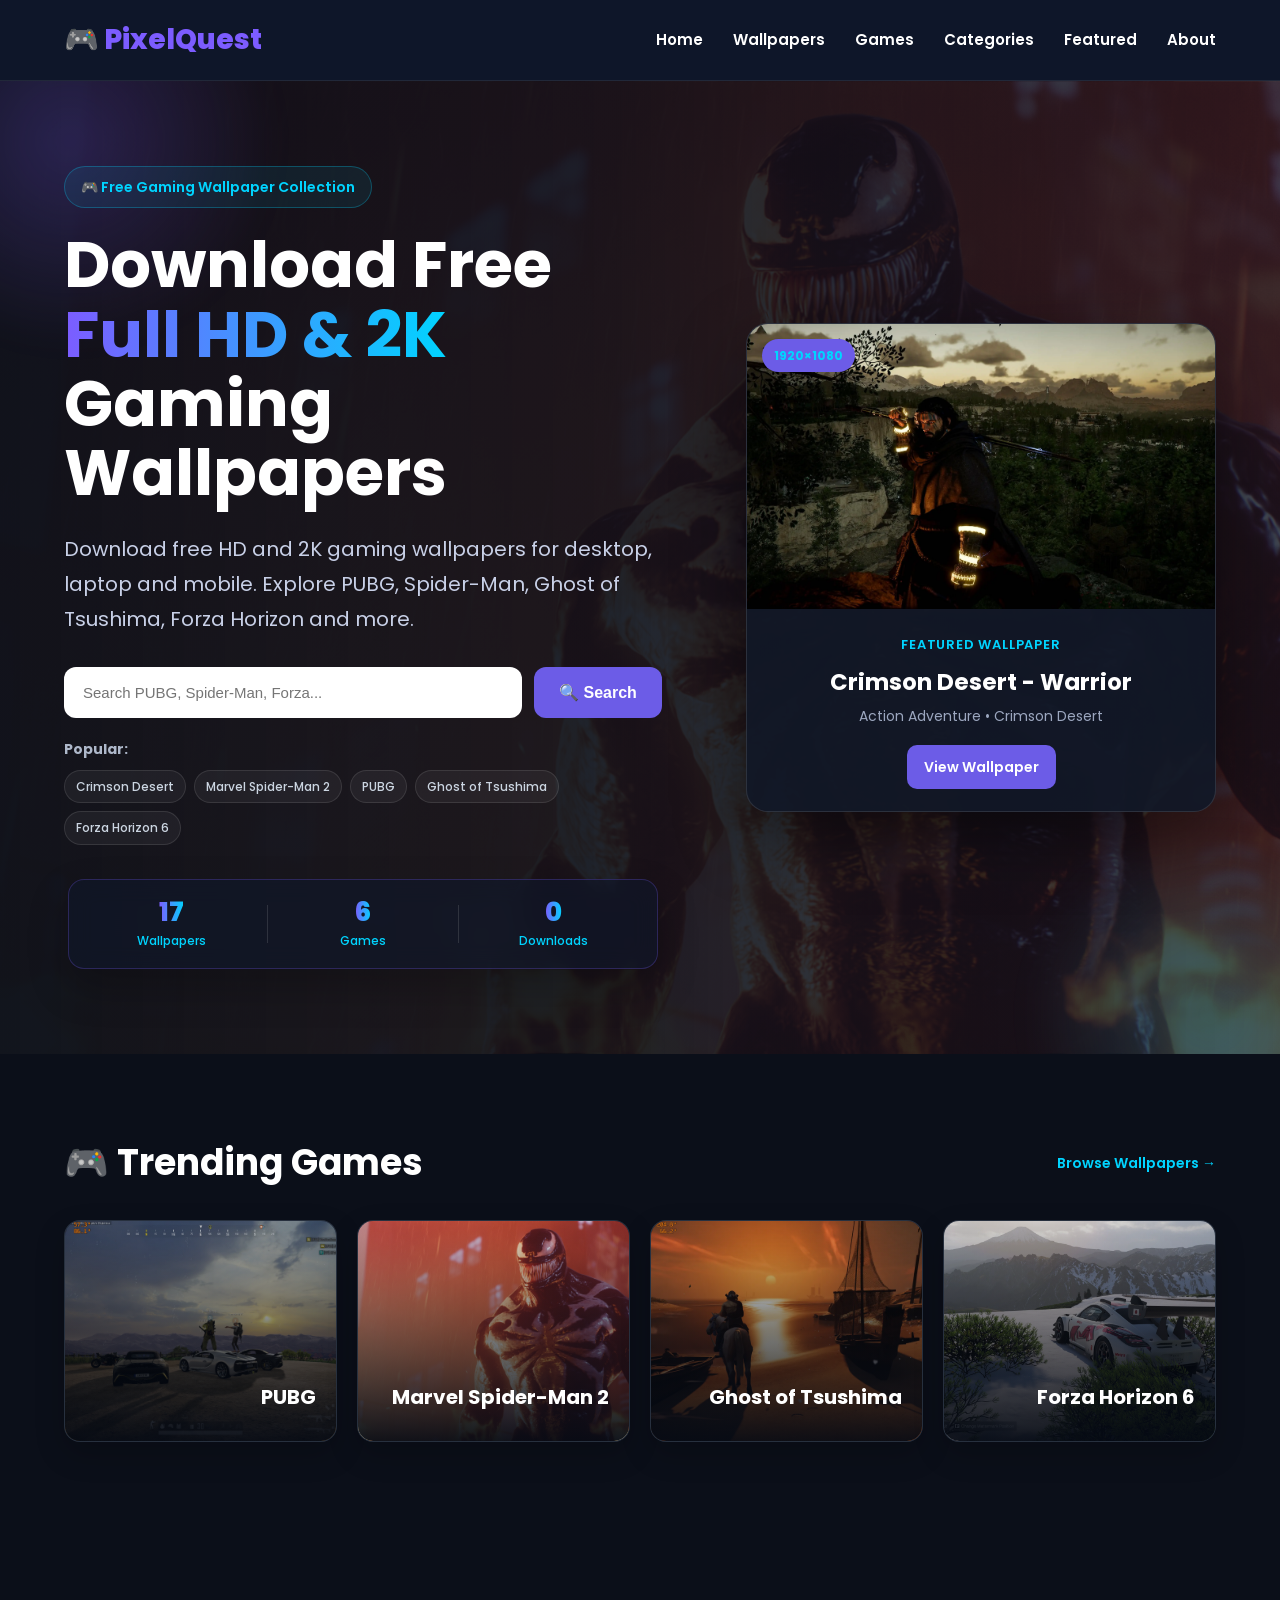
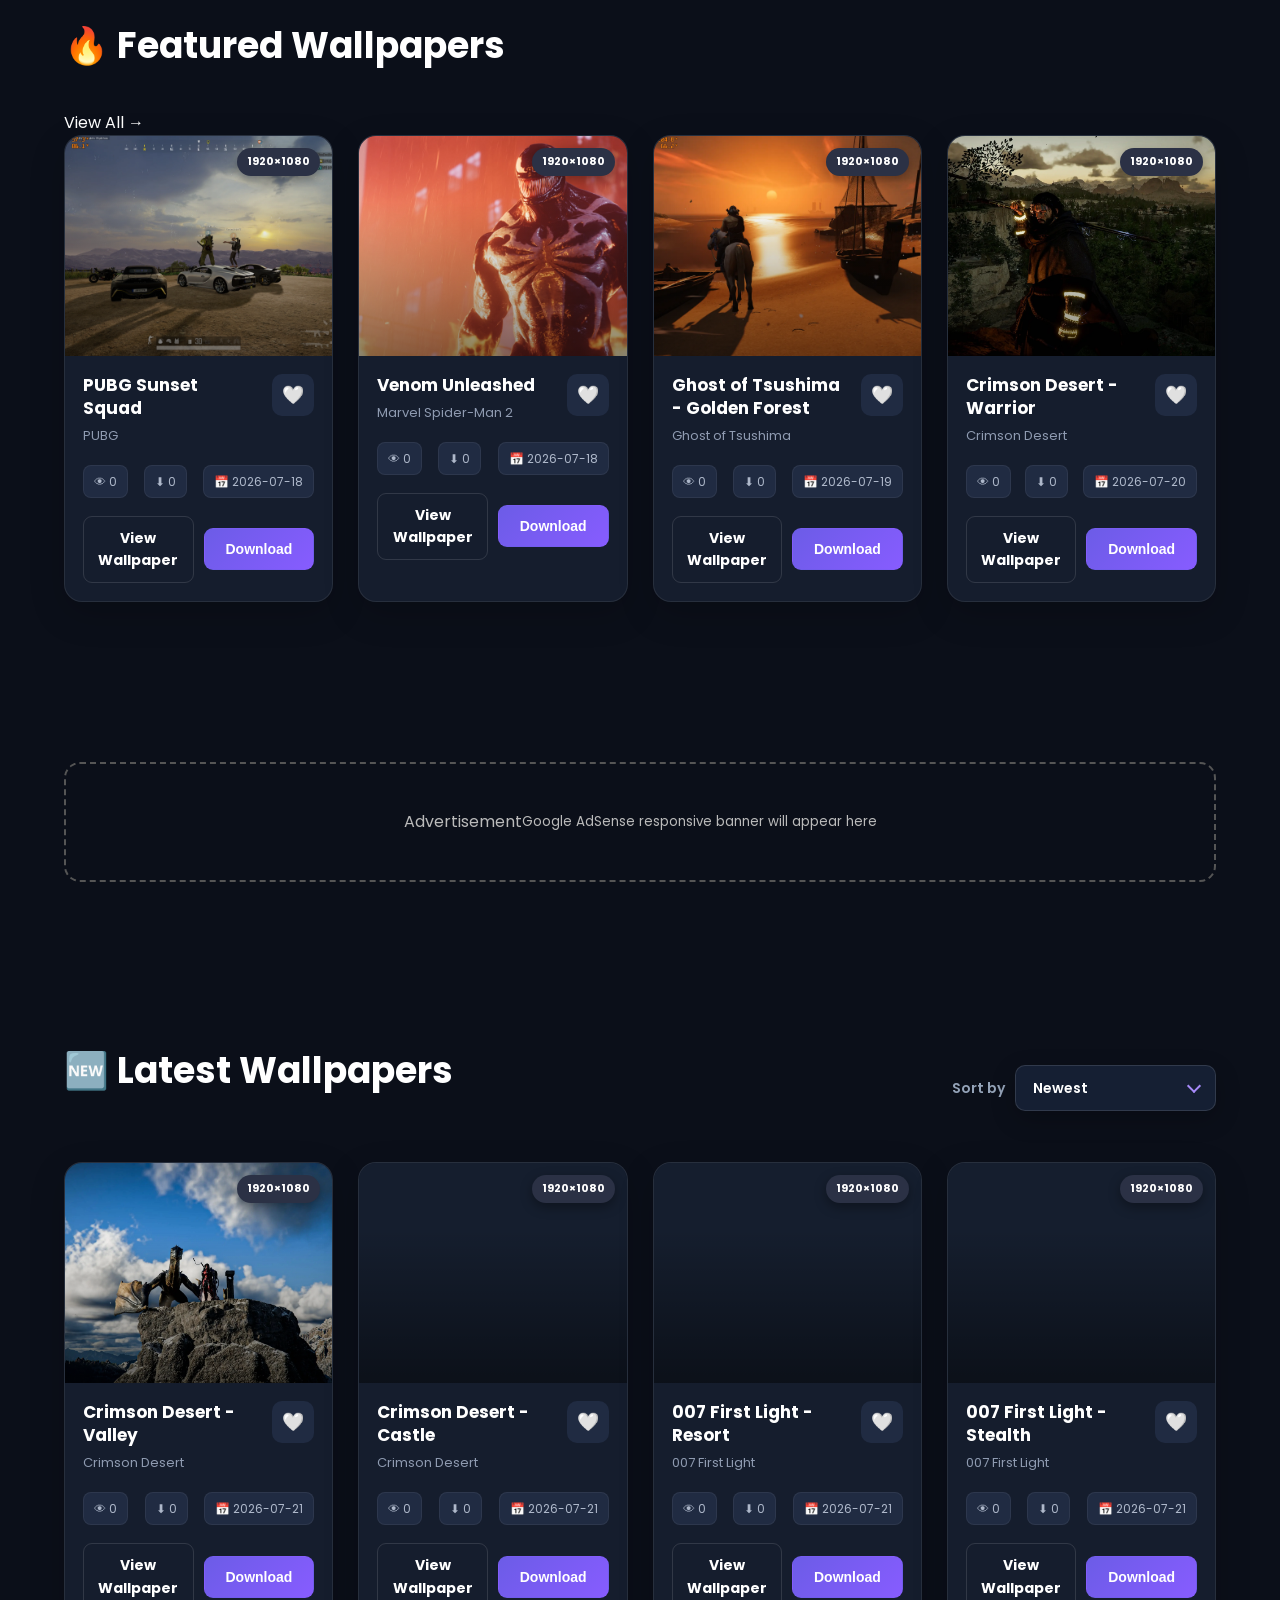
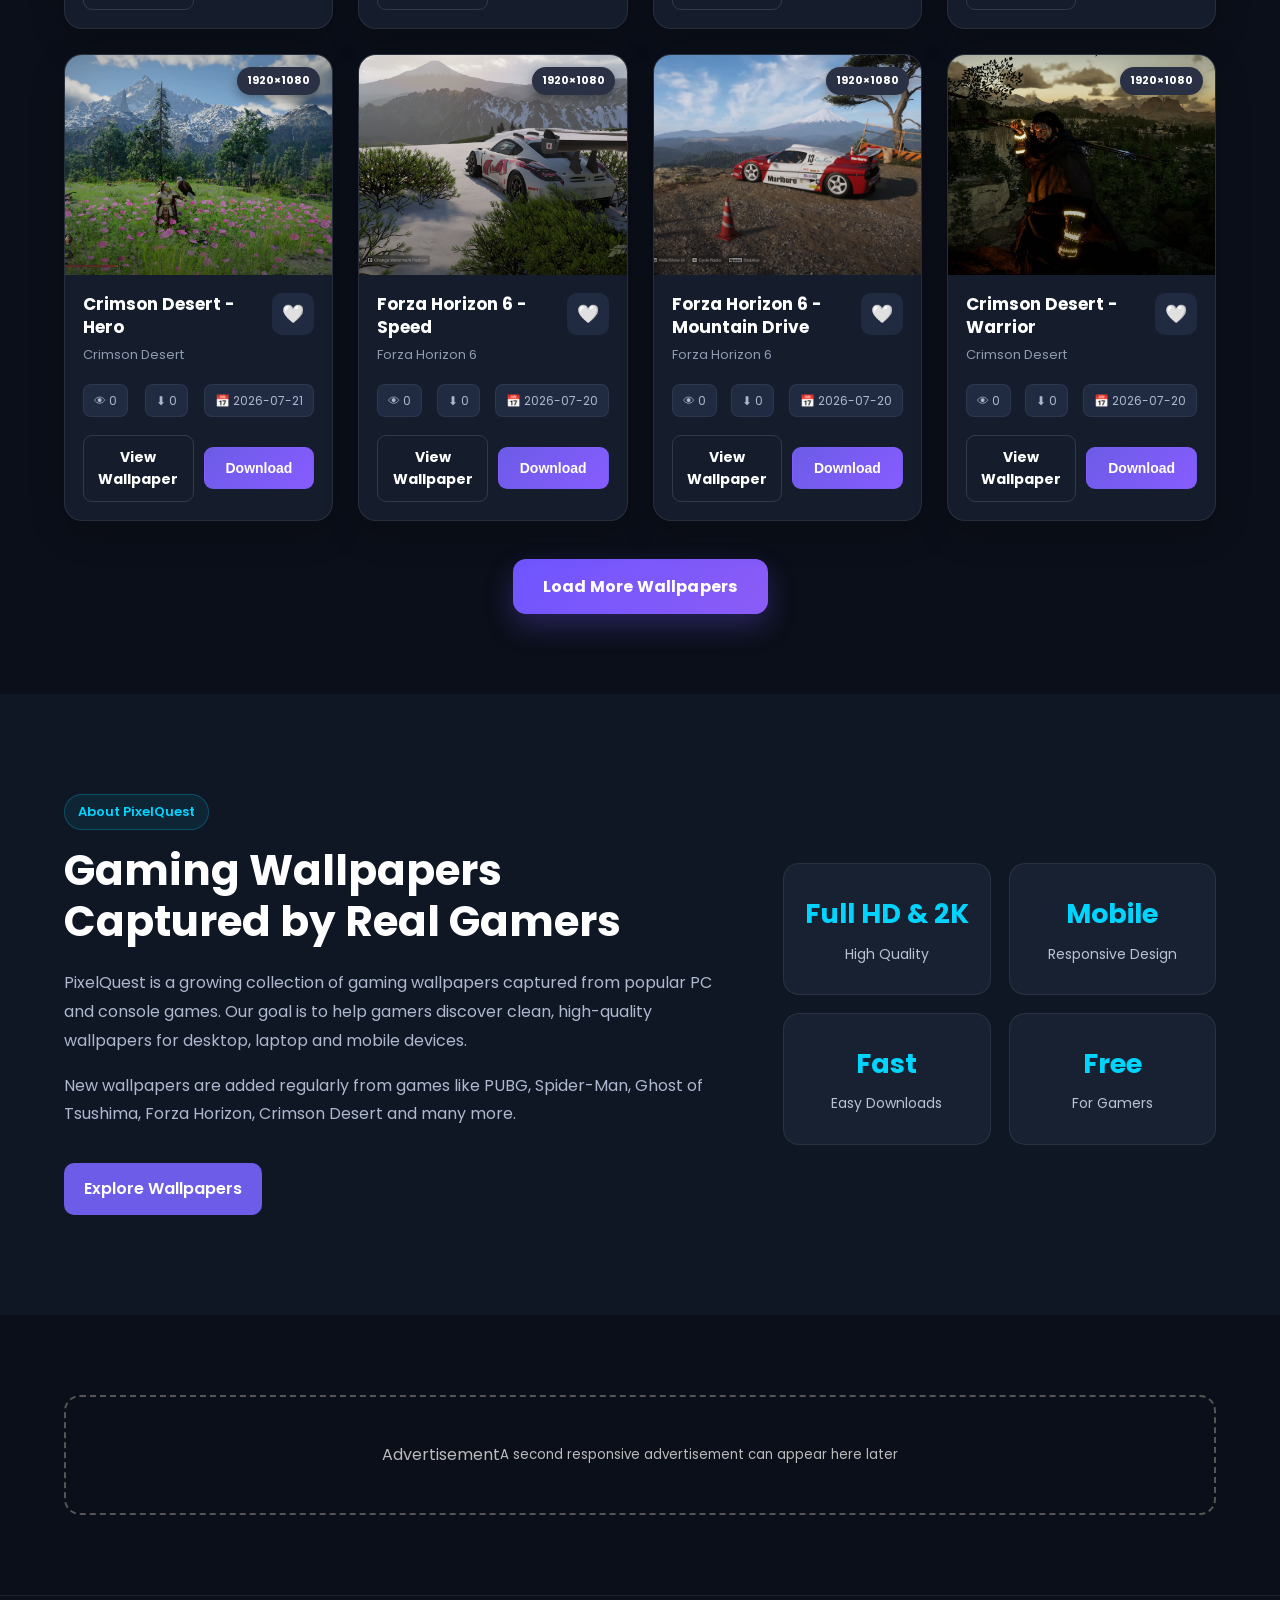
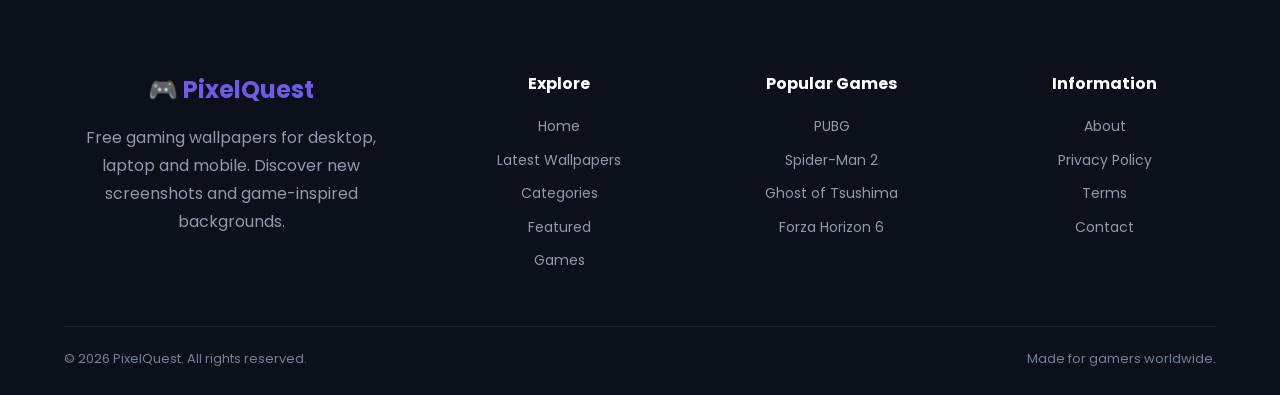
==== commit 097b3445: "Update index.html" ====
--- a/index.html
+++ b/index.html
@@ -2,12 +2,6 @@
 <html lang="en">
 
 <head>
-
-    <link
-    rel="icon"
-    type="image/png"
-    href="images/favicon.png"
->
 
     <meta charset="UTF-8">
 
@@ -32,6 +26,13 @@
         href="https://pixelquestwallpapers.com/"
     >
 
+    <!-- Favicon -->
+
+    <link
+        rel="icon"
+        type="image/png"
+        href="images/favicon.png"
+    >
 
     <!-- Open Graph sharing -->
 
@@ -60,7 +61,6 @@
         content="https://pixelquestwallpapers.com/images/social-preview.jpg"
     >
 
-
     <!-- Twitter / X sharing -->
 
     <meta
@@ -82,7 +82,6 @@
         name="twitter:image"
         content="https://pixelquestwallpapers.com/images/social-preview.jpg"
     >
-
 
     <!-- Styles -->
 
@@ -107,33 +106,58 @@
         rel="stylesheet"
     >
 
-    <!-- JSON-LD SCHEMA -->
+    <!-- JSON-LD Schema -->
 
     <script type="application/ld+json">
     {
-      "@context": "https://schema.org",
-      "@type": "WebSite",
-      "name": "PixelQuest",
-      "url": "https://pixelquestwallpapers.com/",
-      "description": "Download free HD and 2K gaming wallpapers for desktop, laptop and mobile.",
-      "potentialAction": {
-        "@type": "SearchAction",
-        "target": "https://pixelquestwallpapers.com/pages/search.html?q={search_term_string}",
-        "query-input": "required name=search_term_string"
-      }
+        "@context": "https://schema.org",
+        "@type": "WebSite",
+        "name": "PixelQuest",
+        "url": "https://pixelquestwallpapers.com/",
+        "description": "Download free HD and 2K gaming wallpapers for desktop, laptop and mobile.",
+        "potentialAction": {
+            "@type": "SearchAction",
+            "target": "https://pixelquestwallpapers.com/pages/search.html?q={search_term_string}",
+            "query-input": "required name=search_term_string"
+        }
     }
     </script>
 
     <script type="application/ld+json">
     {
-      "@context": "https://schema.org",
-      "@type": "Organization",
-      "name": "PixelQuest",
-      "url": "https://pixelquestwallpapers.com/",
-      "logo": "https://pixelquestwallpapers.com/images/favicon.png"
+        "@context": "https://schema.org",
+        "@type": "Organization",
+        "name": "PixelQuest",
+        "url": "https://pixelquestwallpapers.com/",
+        "logo": "https://pixelquestwallpapers.com/images/favicon.png"
     }
     </script>
 
+    <!-- Google Analytics -->
+
+    <script
+        async
+        src="https://www.googletagmanager.com/gtag/js?id=G-TD5LSX45Y0"
+    ></script>
+
+    <script>
+
+        window.dataLayer =
+            window.dataLayer || [];
+
+        function gtag() {
+            dataLayer.push(arguments);
+        }
+
+        gtag("js", new Date());
+
+        gtag(
+            "config",
+            "G-TD5LSX45Y0"
+        );
+
+    </script>
+
 </head>
 
 <body>
@@ -142,290 +166,320 @@
 
     <header class="site-header">
 
-    <div class="container header-container">
-
-        <a href="/" class="logo">
-            🎮 PixelQuest
-        </a>
-
-        <nav class="desktop-nav">
-
-            <a href="index.html">Home</a>
-
-            <a href="#latest">Wallpapers</a>
-
-            <a href="#games">Games</a>
-
-            <a href="pages/category.html">Categories</a>
-
-            <a href="#featured-wallpapers">Featured</a>
-
-            <a href="pages/about.html">About</a>
+        <div class="container header-container">
+
+            <a
+                href="/"
+                class="logo"
+            >
+                🎮 PixelQuest
+            </a>
+
+            <nav class="desktop-nav">
+
+                <a href="/">
+                    Home
+                </a>
+
+                <a href="#latest">
+                    Wallpapers
+                </a>
+
+                <a href="#games">
+                    Games
+                </a>
+
+                <a href="pages/category.html">
+                    Categories
+                </a>
+
+                <a href="#featured">
+                    Featured
+                </a>
+
+                <a href="pages/about.html">
+                    About
+                </a>
+
+            </nav>
+
+            <button
+                class="mobile-menu-button"
+                id="mobile-menu-button"
+                type="button"
+                aria-label="Open navigation menu"
+                aria-expanded="false"
+            >
+
+                <span></span>
+                <span></span>
+                <span></span>
+
+            </button>
+
+        </div>
+
+        <nav
+            class="mobile-nav"
+            id="mobile-nav"
+            aria-hidden="true"
+        >
+
+            <a href="/">
+                🏠 Home
+            </a>
+
+            <a href="#latest">
+                🖼 Wallpapers
+            </a>
+
+            <a href="#games">
+                🎮 Games
+            </a>
+
+            <a href="pages/category.html">
+                🗂 Categories
+            </a>
+
+            <a href="#featured">
+                ⭐ Featured
+            </a>
+
+            <a href="pages/about.html">
+                ℹ About
+            </a>
 
         </nav>
 
-        <button
-            class="mobile-menu-button"
-            id="mobile-menu-button"
-            type="button"
-            aria-label="Open navigation menu"
-            aria-expanded="false"
-        >
-
-            <span></span>
-            <span></span>
-            <span></span>
-
-        </button>
-
-    </div>
-
-    <nav
-        class="mobile-nav"
-        id="mobile-nav"
-        aria-hidden="true"
-    >
-
-        <a href="index.html">
-            🏠 Home
-        </a>
-
-        <a href="#latest">
-            🖼 Wallpapers
-        </a>
-
-        <a href="#games">
-            🎮 Games
-        </a>
-
-        <a href="pages/category.html">
-        🗂 Categories
-        </a>
-
-        <a href="#featured-wallpapers">
-            ⭐ Featured
-        </a>
-
-        <a href="pages/about.html">
-            ℹ About
-        </a>
-
-    </nav>
-
-</header>
-
-<!-- ================= HERO ================= -->
-
-<section class="hero">
-
-    <div class="container hero-container">
-
-        <div class="hero-text">
-
-            <span class="hero-tag">
-                🎮 Free Gaming Wallpaper Collection
-            </span>
-
-            <h1>
-                Download Free
-                <span>Full HD & 2k</span>
-                Gaming Wallpapers
-            </h1>
-
-            <p class="hero-description">
-                Download free HD and 2K gaming wallpapers for desktop, laptop and mobile. Explore PUBG, Spider-Man, Ghost of Tsushima, Forza Horizon and more.
-            </p>
-
-            <div class="search-box">
-
-                <input
-                    type="text"
-                    placeholder="Search PUBG, Spider-Man, Forza..."
-                    aria-label="Search gaming wallpapers"
+    </header>
+
+    <!-- ================= HERO ================= -->
+
+    <section class="hero">
+
+        <div class="container hero-container">
+
+            <div class="hero-text">
+
+                <span class="hero-tag">
+                    🎮 Free Gaming Wallpaper Collection
+                </span>
+
+                <h1>
+                    Download Free
+                    <span>Full HD & 2K</span>
+                    Gaming Wallpapers
+                </h1>
+
+                <p class="hero-description">
+                    Download free HD and 2K gaming wallpapers for desktop,
+                    laptop and mobile. Explore PUBG, Spider-Man,
+                    Ghost of Tsushima, Forza Horizon and more.
+                </p>
+
+                <div class="search-box">
+
+                    <input
+                        type="text"
+                        placeholder="Search PUBG, Spider-Man, Forza..."
+                        aria-label="Search gaming wallpapers"
+                    >
+
+                    <button type="button">
+                        🔍 Search
+                    </button>
+
+                </div>
+
+                <div class="hero-popular">
+
+                    <strong>
+                        Popular:
+                    </strong>
+
+                    <div id="hero-popular-games"></div>
+
+                </div>
+
+                <!-- Dynamic Hero Statistics -->
+
+                <div class="hero-stats">
+
+                    <div class="hero-stat">
+
+                        <span
+                            class="hero-stat-number"
+                            id="wallpaper-count"
+                        >
+                            0
+                        </span>
+
+                        <span class="hero-stat-label">
+                            Wallpapers
+                        </span>
+
+                    </div>
+
+                    <div class="hero-stat-divider"></div>
+
+                    <div class="hero-stat">
+
+                        <span
+                            class="hero-stat-number"
+                            id="game-count"
+                        >
+                            0
+                        </span>
+
+                        <span class="hero-stat-label">
+                            Games
+                        </span>
+
+                    </div>
+
+                    <div class="hero-stat-divider"></div>
+
+                    <div class="hero-stat">
+
+                        <span
+                            class="hero-stat-number"
+                            id="download-count"
+                        >
+                            0
+                        </span>
+
+                        <span class="hero-stat-label">
+                            Downloads
+                        </span>
+
+                    </div>
+
+                </div>
+
+            </div>
+
+            <div
+                class="hero-featured"
+                id="hero-featured-card"
+            >
+
+                <div class="hero-featured-image">
+
+                    <img
+                        id="hero-featured-image"
+                        src="images/thumbnail/ghostoftsushima/got1.webp"
+                        alt="Featured gaming wallpaper"
+                        decoding="async"
+                        fetchpriority="high"
+                        width="640"
+                        height="360"
+                    >
+
+                    <span
+                        class="hero-resolution"
+                        id="hero-featured-resolution"
+                    >
+                        1920×1080
+                    </span>
+
+                </div>
+
+                <div class="hero-featured-info">
+
+                    <span>
+                        Featured Wallpaper
+                    </span>
+
+                    <h2 id="hero-featured-title">
+                        Ghost of Tsushima
+                    </h2>
+
+                    <p id="hero-featured-details">
+                        Action Adventure • Desktop
+                    </p>
+
+                    <a
+                        href="#featured"
+                        class="hero-view-button"
+                        id="hero-featured-link"
+                    >
+                        View Wallpaper
+                    </a>
+
+                </div>
+
+            </div>
+
+        </div>
+
+    </section>
+
+    <!-- ================= TRENDING GAMES ================= -->
+
+    <section
+        class="trending-games"
+        id="games"
+    >
+
+        <div class="container">
+
+            <div class="section-title">
+
+                <h2>
+                    🎮 Trending Games
+                </h2>
+
+                <a
+                    href="#latest"
+                    class="view-all"
                 >
-
-                <button type="button">
-                    🔍 Search
-                </button>
-
-            </div>
-
-            <div class="hero-popular">
-
-    <strong>Popular:</strong>
-
-    <div id="hero-popular-games"></div>
-
-</div>
-
-            <!-- Dynamic Hero Statistics -->
-
-            <div class="hero-stats">
-
-                <div class="hero-stat">
-
-                    <span
-                        class="hero-stat-number"
-                        id="wallpaper-count"
-                    >
-                        0
-                    </span>
-
-                    <span class="hero-stat-label">
-                        Wallpapers
-                    </span>
-
-                </div>
-
-                <div class="hero-stat-divider"></div>
-
-                <div class="hero-stat">
-
-                    <span
-                        class="hero-stat-number"
-                        id="game-count"
-                    >
-                        0
-                    </span>
-
-                    <span class="hero-stat-label">
-                        Games
-                    </span>
-
-                </div>
-
-                <div class="hero-stat-divider"></div>
-
-                <div class="hero-stat">
-
-                    <span
-                        class="hero-stat-number"
-                        id="download-count"
-                    >
-                        0
-                    </span>
-
-                    <span class="hero-stat-label">
-                        Downloads
-                    </span>
-
-                </div>
-
-            </div>
+                    Browse Wallpapers →
+                </a>
+
+            </div>
+
+            <div
+                class="games-grid"
+                id="games-grid"
+            ></div>
 
         </div>
 
-        <div class="hero-featured" id="hero-featured-card">
-
-    <div class="hero-featured-image">
-
-        <img
-            id="hero-featured-image"
-            src="images/thumbnail/ghostoftsushima/got1.webp"
-            alt="Featured gaming wallpaper"
-            decoding="async"
-            fetchpriority="high"
-            width="640"
-            height="360"
-        >
-
-        <span
-            class="hero-resolution"
-            id="hero-featured-resolution"
-        >
-            1920×1080
-        </span>
-
-    </div>
-
-    <div class="hero-featured-info">
-
-        <span>
-            Featured Wallpaper
-        </span>
-
-        <h2 id="hero-featured-title">
-            Ghost of Tsushima
-        </h2>
-
-        <p id="hero-featured-details">
-            Action Adventure • Desktop
-        </p>
-
-        <a
-            href="#featured"
-            class="hero-view-button"
-            id="hero-featured-link"
-        >
-            View Wallpaper
-        </a>
-
-    </div>
-
-</div>
-
-    </div>
-
-</section>
-
-<!-- ================= TRENDING GAMES ================= -->
-
-<section class="trending-games" id="games">
-
-    <div class="container">
-
-        <div class="section-title">
-
-            <h2>🎮 Trending Games</h2>
-
-            <a href="#latest" class="view-all">
-                Browse Wallpapers →
-            </a>
-
-        </div>
-
-        <!-- JavaScript loads trending games here -->
-
-        <div class="games-grid" id="games-grid">
-
-        </div>
-
-    </div>
-
-</section>
-
+    </section>
 
     <!-- ================= FEATURED WALLPAPERS ================= -->
 
-    <section class="featured" id="featured">
+    <section
+        class="featured"
+        id="featured"
+    >
 
         <div class="container">
 
             <div class="section-title">
 
-                <h2>🔥 Featured Wallpapers</h2>
-
-                <a href="#latest" class="view-all">
-
+                <h2>
+                    🔥 Featured Wallpapers
+                </h2>
+
+                <a
+                    href="#latest"
+                    class="view-all"
+                >
                     View All →
-
                 </a>
 
             </div>
-
-            <!-- JavaScript loads featured wallpapers here -->
 
             <div
                 id="featured-wallpapers"
-                class="wallpaper-grid">
-
-            </div>
+                class="wallpaper-grid"
+            ></div>
 
         </div>
 
     </section>
 
-
     <!-- ================= ADVERTISEMENT ================= -->
 
     <section class="ad-section">
@@ -435,15 +489,11 @@
             <div class="ad-box">
 
                 <span>
-
                     Advertisement
-
                 </span>
 
                 <small>
-
                     Google AdSense responsive banner will appear here
-
                 </small>
 
             </div>
@@ -452,59 +502,70 @@
 
     </section>
 
-
     <!-- ================= LATEST WALLPAPERS ================= -->
 
-    <section class="latest" id="latest">
+    <section
+        class="latest"
+        id="latest"
+    >
 
         <div class="container">
 
             <div class="section-header">
 
-    <h2>🆕 Latest Wallpapers</h2>
-
-    <div class="sort-control">
-
-    <span class="sort-label">
-        Sort by
-    </span>
-
-    <div class="sort-select-wrapper">
-
-        <select id="sort-select">
-
-            <option value="newest">Newest</option>
-
-            <option value="downloads">Most Downloaded</option>
-
-            <option value="views">Most Viewed</option>
-
-            <option value="az">A - Z</option>
-
-        </select>
-
-    </div>
-
-</div>
-
-</div>
-
-            <!-- JavaScript loads latest wallpapers here -->
+                <h2>
+                    🆕 Latest Wallpapers
+                </h2>
+
+                <div class="sort-control">
+
+                    <span class="sort-label">
+                        Sort by
+                    </span>
+
+                    <div class="sort-select-wrapper">
+
+                        <select
+                            id="sort-select"
+                            aria-label="Sort wallpapers"
+                        >
+
+                            <option value="newest">
+                                Newest
+                            </option>
+
+                            <option value="downloads">
+                                Most Downloaded
+                            </option>
+
+                            <option value="views">
+                                Most Viewed
+                            </option>
+
+                            <option value="az">
+                                A - Z
+                            </option>
+
+                        </select>
+
+                    </div>
+
+                </div>
+
+            </div>
 
             <div
                 id="latest-wallpapers"
-                class="wallpaper-grid">
-
-            </div>
+                class="wallpaper-grid"
+            ></div>
 
             <div class="load-more">
 
                 <button
                     id="loadMoreBtn"
-                    type="button">
-
+                    type="button"
+                >
                     Load More Wallpapers
-
                 </button>
 
             </div>
@@ -513,209 +574,270 @@
 
     </section>
 
-<!-- ================= ABOUT PIXELQUEST ================= -->
-
-<section class="about-section" id="about">
-
-    <div class="container">
-
-        <div class="about-grid">
-
-            <div class="about-content">
-
-                <span class="section-label">
-                    About PixelQuest
+    <!-- ================= ABOUT PIXELQUEST ================= -->
+
+    <section
+        class="about-section"
+        id="about"
+    >
+
+        <div class="container">
+
+            <div class="about-grid">
+
+                <div class="about-content">
+
+                    <span class="section-label">
+                        About PixelQuest
+                    </span>
+
+                    <h2>
+                        Gaming Wallpapers Captured by Real Gamers
+                    </h2>
+
+                    <p>
+                        PixelQuest is a growing collection of gaming
+                        wallpapers captured from popular PC and console
+                        games. Our goal is to help gamers discover clean,
+                        high-quality wallpapers for desktop, laptop and
+                        mobile devices.
+                    </p>
+
+                    <p>
+                        New wallpapers are added regularly from games like
+                        PUBG, Spider-Man, Ghost of Tsushima, Forza Horizon,
+                        Crimson Desert and many more.
+                    </p>
+
+                    <a
+                        href="#latest"
+                        class="about-button"
+                    >
+                        Explore Wallpapers
+                    </a>
+
+                </div>
+
+                <div class="about-stats">
+
+                    <div class="stat-card">
+
+                        <strong>
+                            Full HD & 2K
+                        </strong>
+
+                        <span>
+                            High Quality
+                        </span>
+
+                    </div>
+
+                    <div class="stat-card">
+
+                        <strong>
+                            Mobile
+                        </strong>
+
+                        <span>
+                            Responsive Design
+                        </span>
+
+                    </div>
+
+                    <div class="stat-card">
+
+                        <strong>
+                            Fast
+                        </strong>
+
+                        <span>
+                            Easy Downloads
+                        </span>
+
+                    </div>
+
+                    <div class="stat-card">
+
+                        <strong>
+                            Free
+                        </strong>
+
+                        <span>
+                            For Gamers
+                        </span>
+
+                    </div>
+
+                </div>
+
+            </div>
+
+        </div>
+
+    </section>
+
+    <!-- ================= SECOND ADVERTISEMENT ================= -->
+
+    <section class="ad-section bottom-ad">
+
+        <div class="container">
+
+            <div class="ad-box">
+
+                <span>
+                    Advertisement
                 </span>
 
-                <h2>
-                    Gaming Wallpapers Captured by Real Gamers
-                </h2>
+                <small>
+                    A second responsive advertisement can appear here later
+                </small>
+
+            </div>
+
+        </div>
+
+    </section>
+
+    <!-- ================= FOOTER ================= -->
+
+    <footer>
+
+        <div class="container">
+
+            <div class="footer-grid">
+
+                <div class="footer-brand">
+
+                    <a
+                        href="/"
+                        class="footer-logo"
+                    >
+                        🎮 PixelQuest
+                    </a>
+
+                    <p>
+                        Free gaming wallpapers for desktop, laptop and
+                        mobile. Discover new screenshots and game-inspired
+                        backgrounds.
+                    </p>
+
+                </div>
+
+                <div class="footer-column">
+
+                    <h3>
+                        Explore
+                    </h3>
+
+                    <a href="/">
+                        Home
+                    </a>
+
+                    <a href="#latest">
+                        Latest Wallpapers
+                    </a>
+
+                    <a href="pages/category.html">
+                        Categories
+                    </a>
+
+                    <a href="#featured">
+                        Featured
+                    </a>
+
+                    <a href="#games">
+                        Games
+                    </a>
+
+                </div>
+
+                <div class="footer-column">
+
+                    <h3>
+                        Popular Games
+                    </h3>
+
+                    <a href="#latest">
+                        PUBG
+                    </a>
+
+                    <a href="#latest">
+                        Spider-Man 2
+                    </a>
+
+                    <a href="#latest">
+                        Ghost of Tsushima
+                    </a>
+
+                    <a href="#latest">
+                        Forza Horizon 6
+                    </a>
+
+                </div>
+
+                <div class="footer-column">
+
+                    <h3>
+                        Information
+                    </h3>
+
+                    <a href="pages/about.html">
+                        About
+                    </a>
+
+                    <a href="pages/privacy.html">
+                        Privacy Policy
+                    </a>
+
+                    <a href="pages/terms.html">
+                        Terms
+                    </a>
+
+                    <a href="pages/contact.html">
+                        Contact
+                    </a>
+
+                </div>
+
+            </div>
+
+            <div class="footer-bottom">
 
                 <p>
-                    PixelQuest is a growing collection of gaming wallpapers
-                    captured from popular PC and console games. Our goal is to
-                    help gamers discover clean, high-quality wallpapers for
-                    desktop, laptop, and mobile devices.
+                    © 2026 PixelQuest. All rights reserved.
                 </p>
 
                 <p>
-                    New wallpapers are added regularly from games like PUBG,
-                    Spider-Man, Ghost of Tsushima, Forza Horizon, Crimson Desert,
-                    and many more.
+                    Made for gamers worldwide.
                 </p>
 
-                <a href="#latest" class="about-button">
-                    Explore Wallpapers
-                </a>
-
-            </div>
-
-            <div class="about-stats">
-
-    <div class="stat-card">
-
-        <strong>Full HD & 2k</strong>
-
-        <span>High Quality</span>
-
-    </div>
-
-    <div class="stat-card">
-
-        <strong>Mobile</strong>
-
-        <span>Responsive Design</span>
-
-    </div>
-
-    <div class="stat-card">
-
-        <strong>Fast</strong>
-
-        <span>Easy Downloads</span>
-
-    </div>
-
-    <div class="stat-card">
-
-        <strong>Free</strong>
-
-        <span>For Gamers</span>
-
-    </div>
-
-</div>
+            </div>
 
         </div>
 
-    </div>
-
-</section>
-
-
-    <!-- ================= SECOND ADVERTISEMENT ================= -->
-
-    <section class="ad-section bottom-ad">
-
-        <div class="container">
-
-            <div class="ad-box">
-
-                <span>
-
-                    Advertisement
-
-                </span>
-
-                <small>
-
-                    A second responsive advertisement can appear here later
-
-                </small>
-
-            </div>
-
-        </div>
-
-    </section>
-
-<!-- ================= FOOTER ================= -->
-
-<footer>
-
-    <div class="container">
-
-        <div class="footer-grid">
-
-            <div class="footer-brand">
-
-                <a href="/" class="footer-logo">
-                    🎮 PixelQuest
-                </a>
-
-                <p>
-                    Free gaming wallpapers for desktop, laptop, and mobile.
-                    Discover new screenshots and game-inspired backgrounds.
-                </p>
-
-            </div>
-
-            <div class="footer-column">
-
-                <h3>Explore</h3>
-
-                <a href="index.html">Home</a>
-
-                <a href="#latest">Latest Wallpapers</a>
-
-                <a href="pages/category.html">Categories</a>
-
-                <a href="#featured">Featured</a>
-
-                <a href="#games">Games</a>
-
-            </div>
-
-            <div class="footer-column">
-
-                <h3>Popular Games</h3>
-
-                <a href="#latest">PUBG</a>
-
-                <a href="#latest">Spider-Man 2</a>
-
-                <a href="#latest">Ghost of Tsushima</a>
-
-                <a href="#latest">Forza Horizon 6</a>
-
-            </div>
-
-            <div class="footer-column">
-
-    <h3>Information</h3>
-
-    <a href="pages/about.html">About</a>
-
-    <a href="pages/privacy.html">Privacy Policy</a>
-
-    <a href="pages/terms.html">Terms</a>
-
-    <a href="pages/contact.html">Contact</a>
-
-</div>
-
-        </div>
-
-        <div class="footer-bottom">
-
-            <p>
-                © 2026 PixelQuest. All rights reserved.
-            </p>
-
-            <p>
-                Made for gamers worldwide.
-            </p>
-
-        </div>
-
-    </div>
-
-</footer>
-
-<!-- ================= BACK TO TOP ================= -->
-
-<button
-    class="back-to-top"
-    id="back-to-top"
-    type="button"
-    aria-label="Back to top"
-    title="Back to top"
->
-    ↑
-</button>
-
-<script src="js/utils.js" defer></script>
-<script src="js/script.js" defer></script>
+    </footer>
+
+    <!-- ================= BACK TO TOP ================= -->
+
+    <button
+        class="back-to-top"
+        id="back-to-top"
+        type="button"
+        aria-label="Back to top"
+        title="Back to top"
+    >
+        ↑
+    </button>
+
+    <script
+        src="js/utils.js"
+        defer
+    ></script>
+
+    <script
+        src="js/script.js"
+        defer
+    ></script>
 
 </body>
 
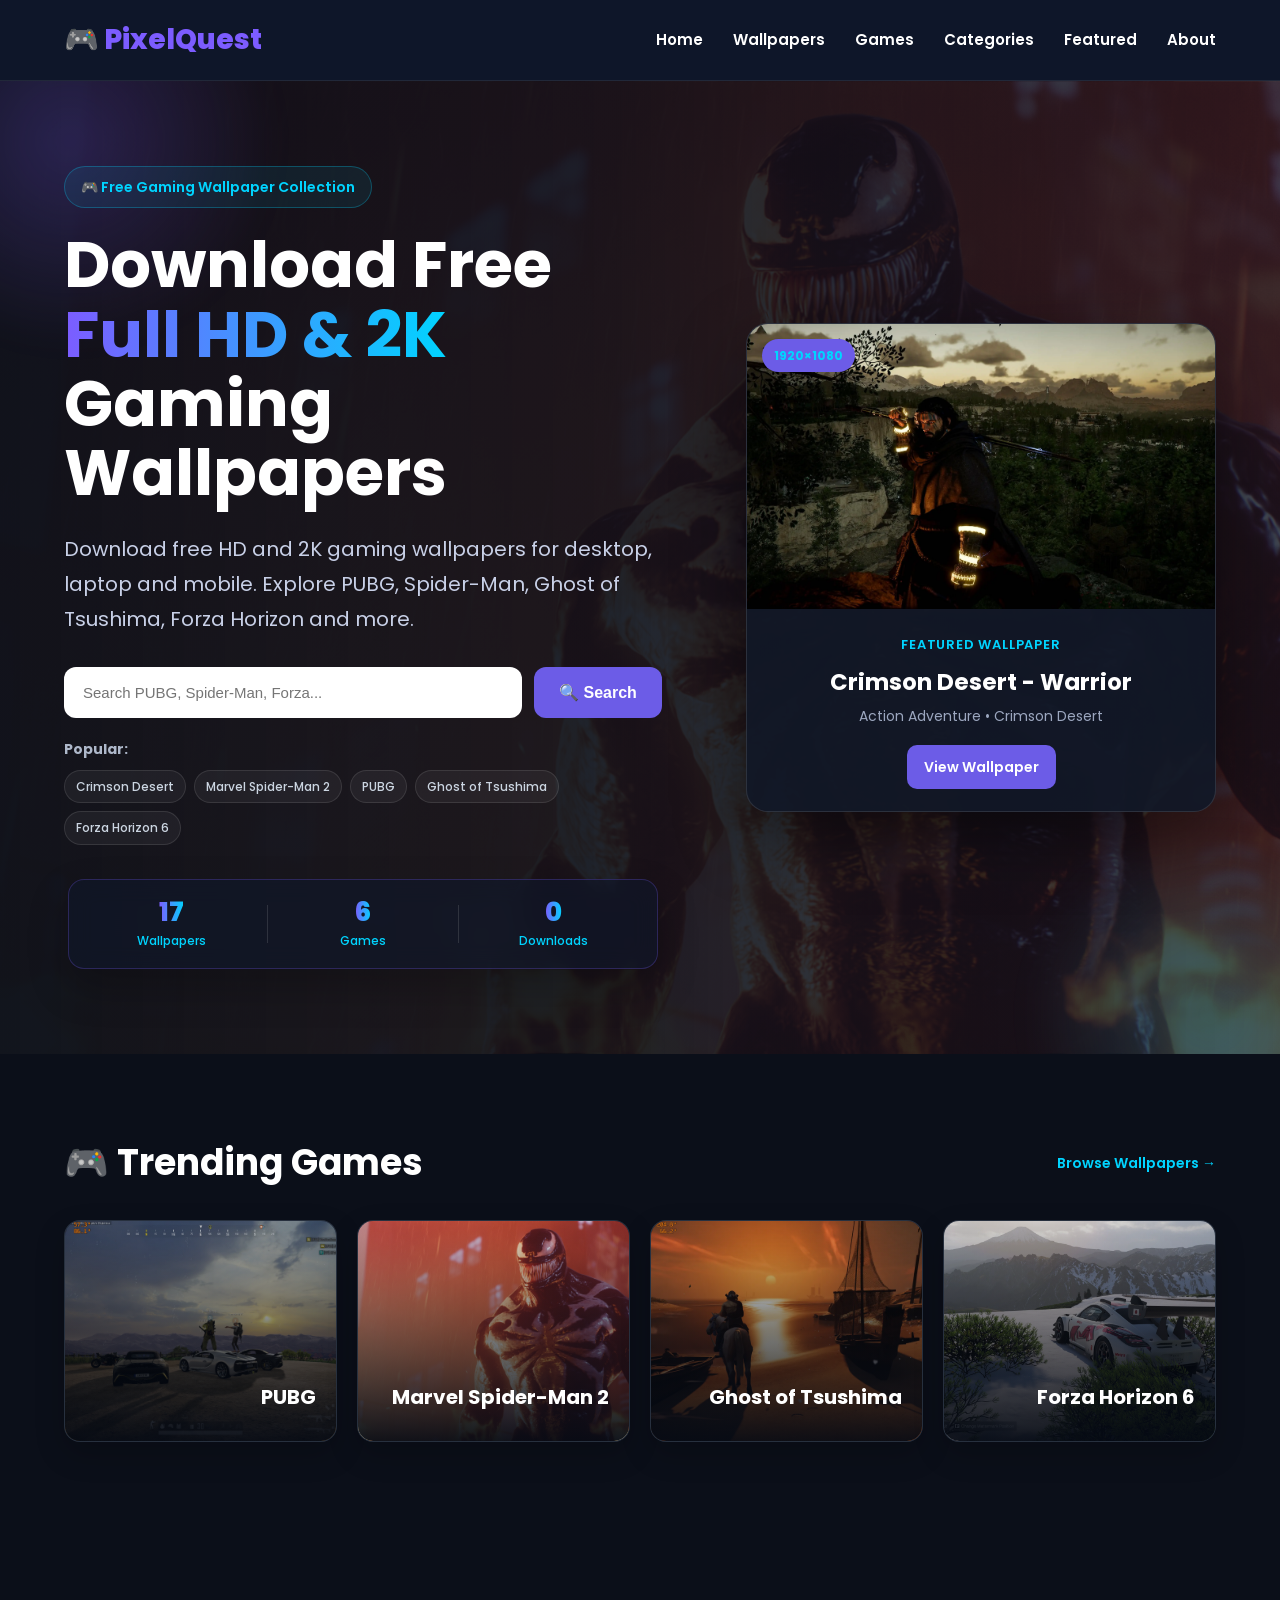
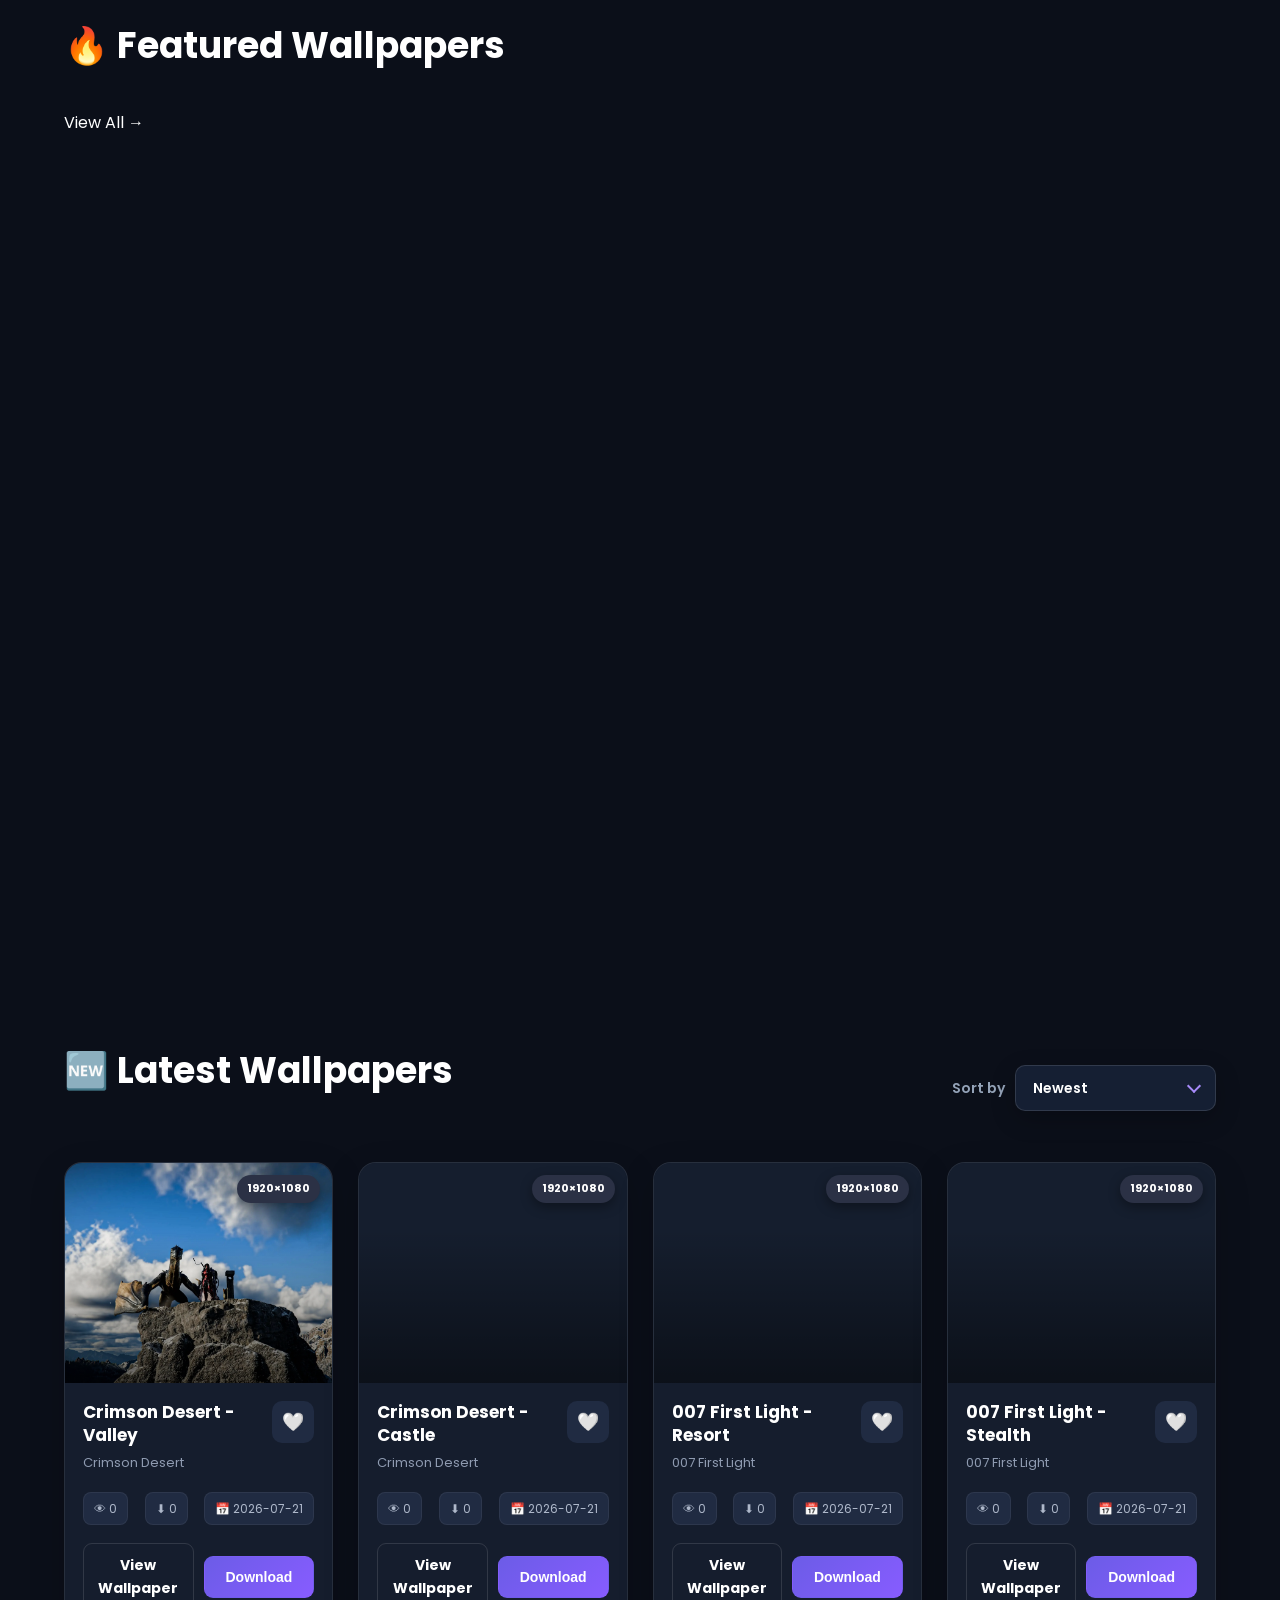
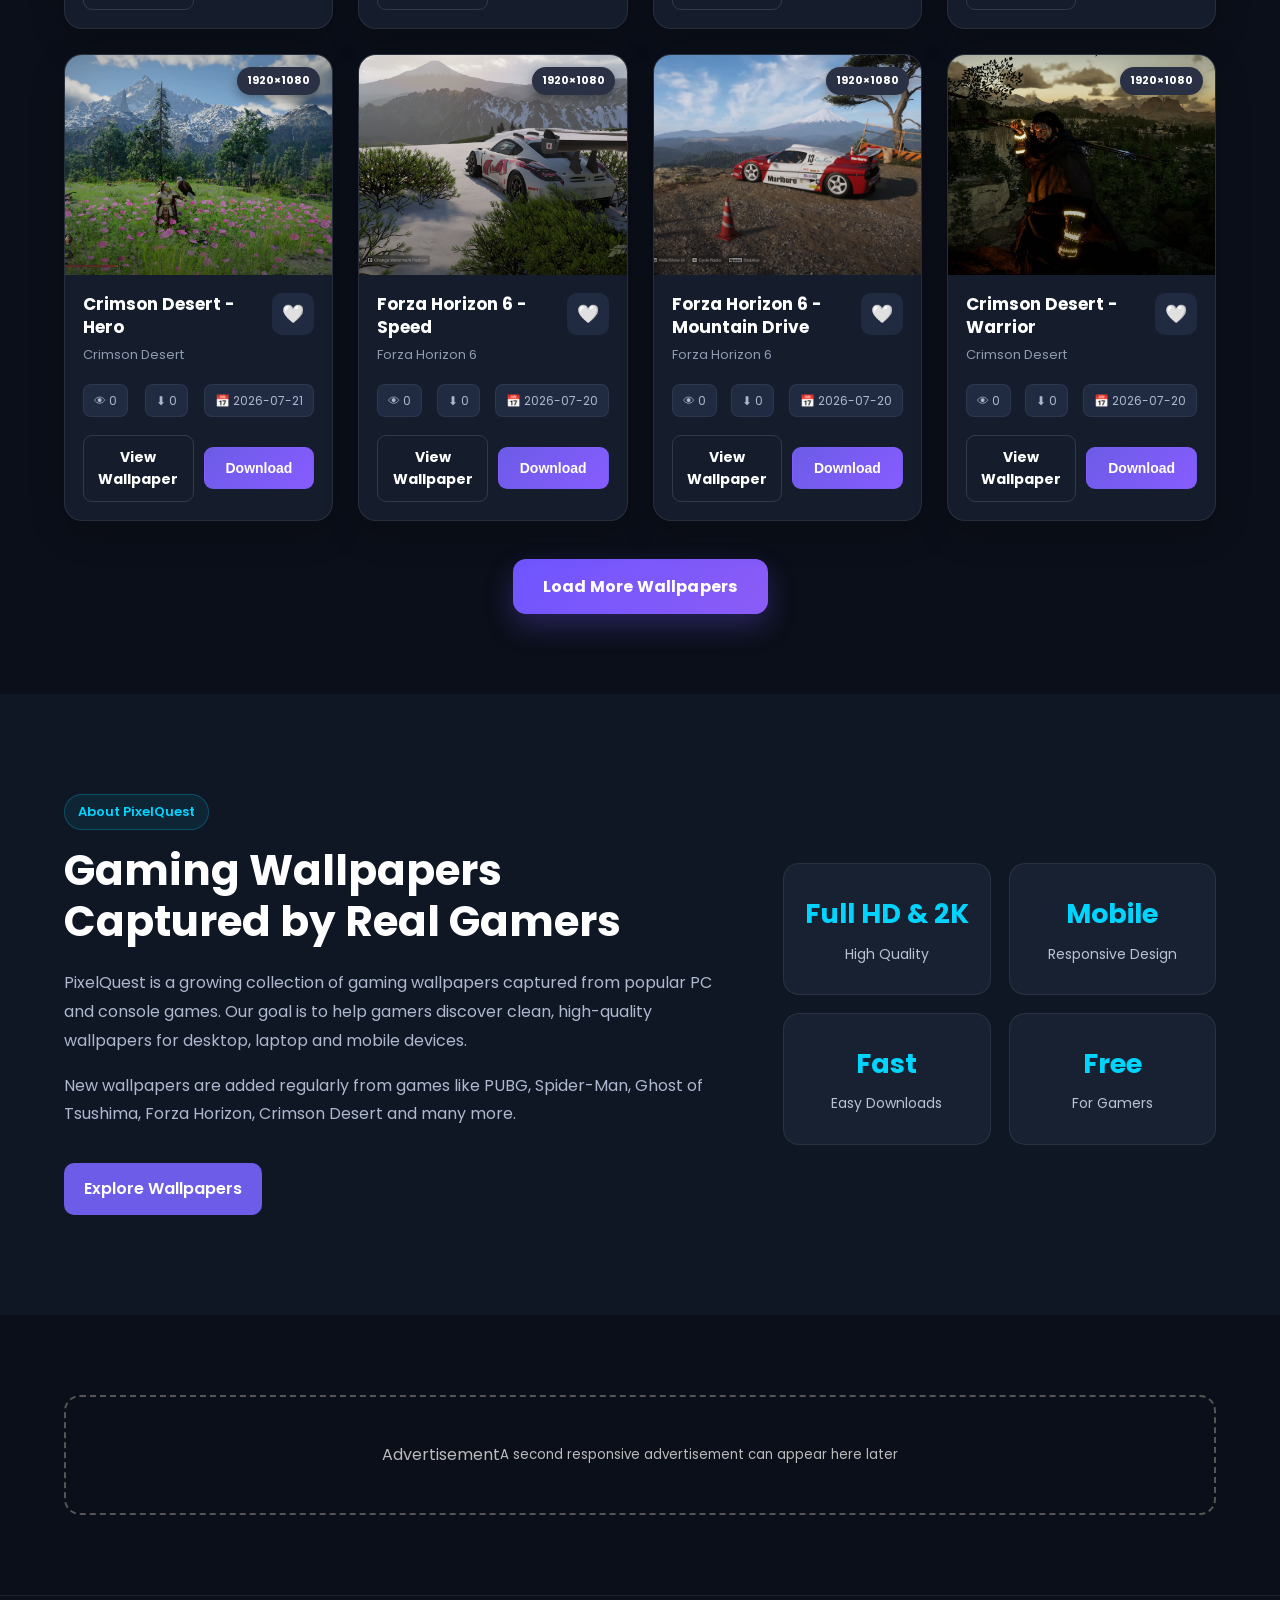
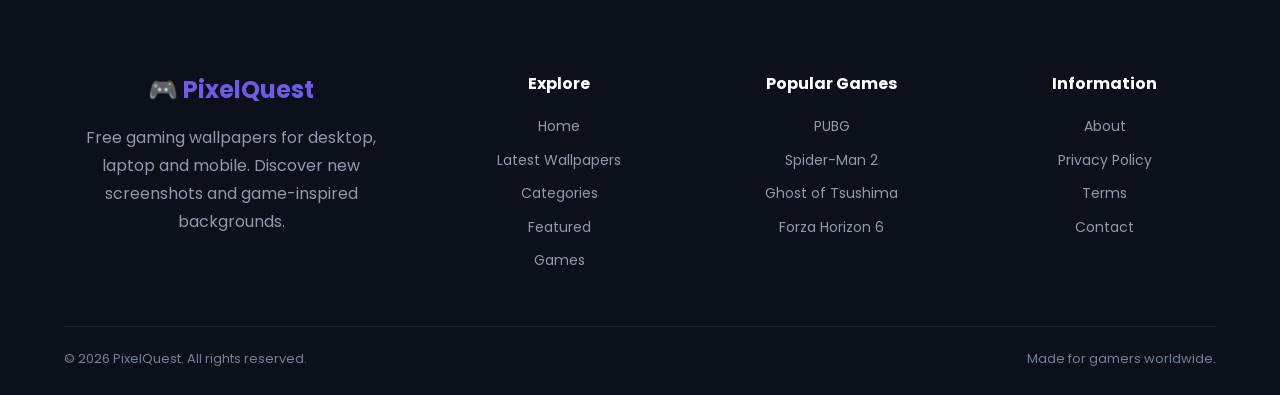
==== commit e6918b75: "Update index.html" ====
--- a/index.html
+++ b/index.html
@@ -2,6 +2,13 @@
 <html lang="en">
 
 <head>
+    <link
+    rel="preload"
+    as="image"
+    href="images/thumbnail/spiderman/spiderman1.webp"
+    type="image/webp"
+    fetchpriority="high"
+>
 
     <meta charset="UTF-8">
 
--- a/style.css
+++ b/style.css
@@ -149,27 +149,24 @@
    Hero
 =========================================== */
 
-.hero{
-
-    padding:120px 0;
-
-    text-align:center;
+.hero {
+
+    padding: 120px 0;
+
+    text-align: center;
 
     background:
-
-    linear-gradient(
-
-    rgba(11,15,25,.88),
-
-    rgba(11,15,25,.92)
-
-    ),
-
-    url("images/full/spiderman/spiderman1.png");
-
-    background-size:cover;
-
-    background-position:center;
+        linear-gradient(
+            rgba(11, 15, 25, 0.88),
+            rgba(11, 15, 25, 0.92)
+        ),
+        url("images/thumbnail/spiderman/spiderman1.webp");
+
+    background-size: cover;
+
+    background-position: center;
+
+    background-repeat: no-repeat;
 
 }
 
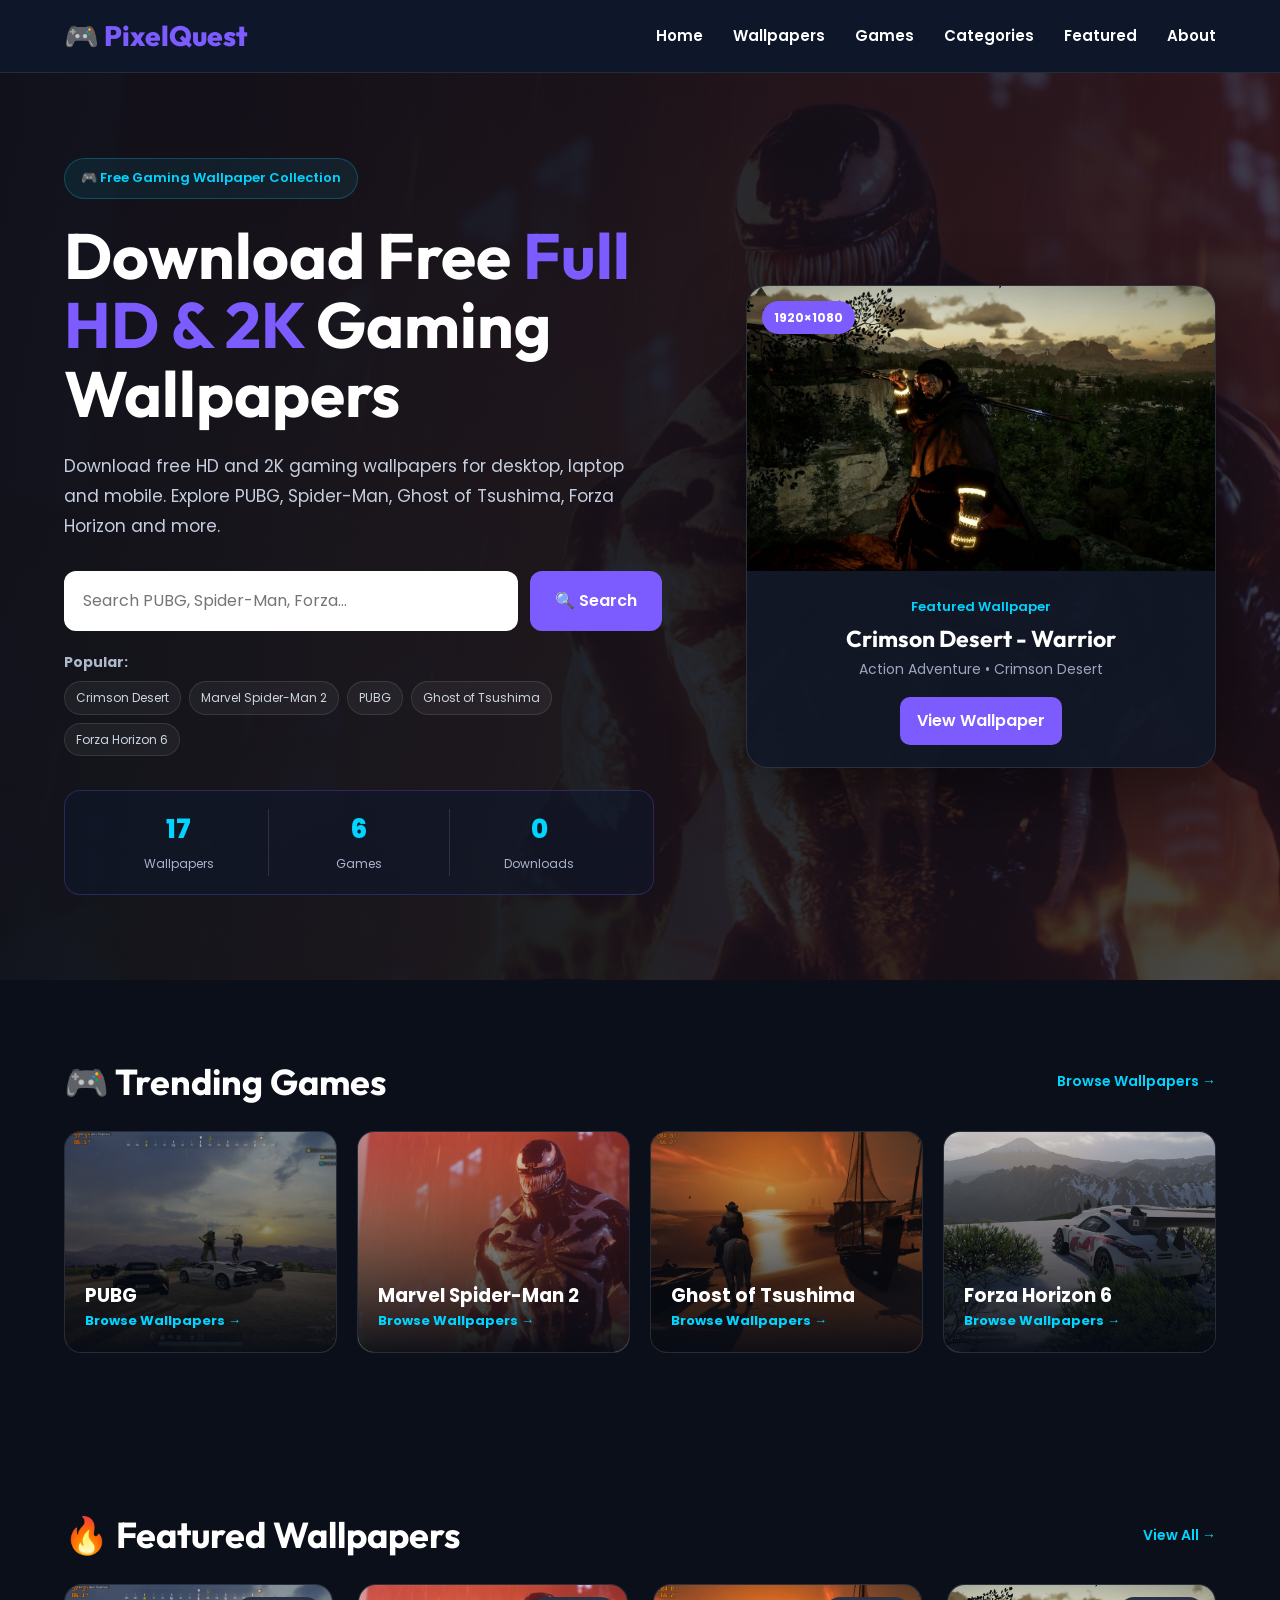
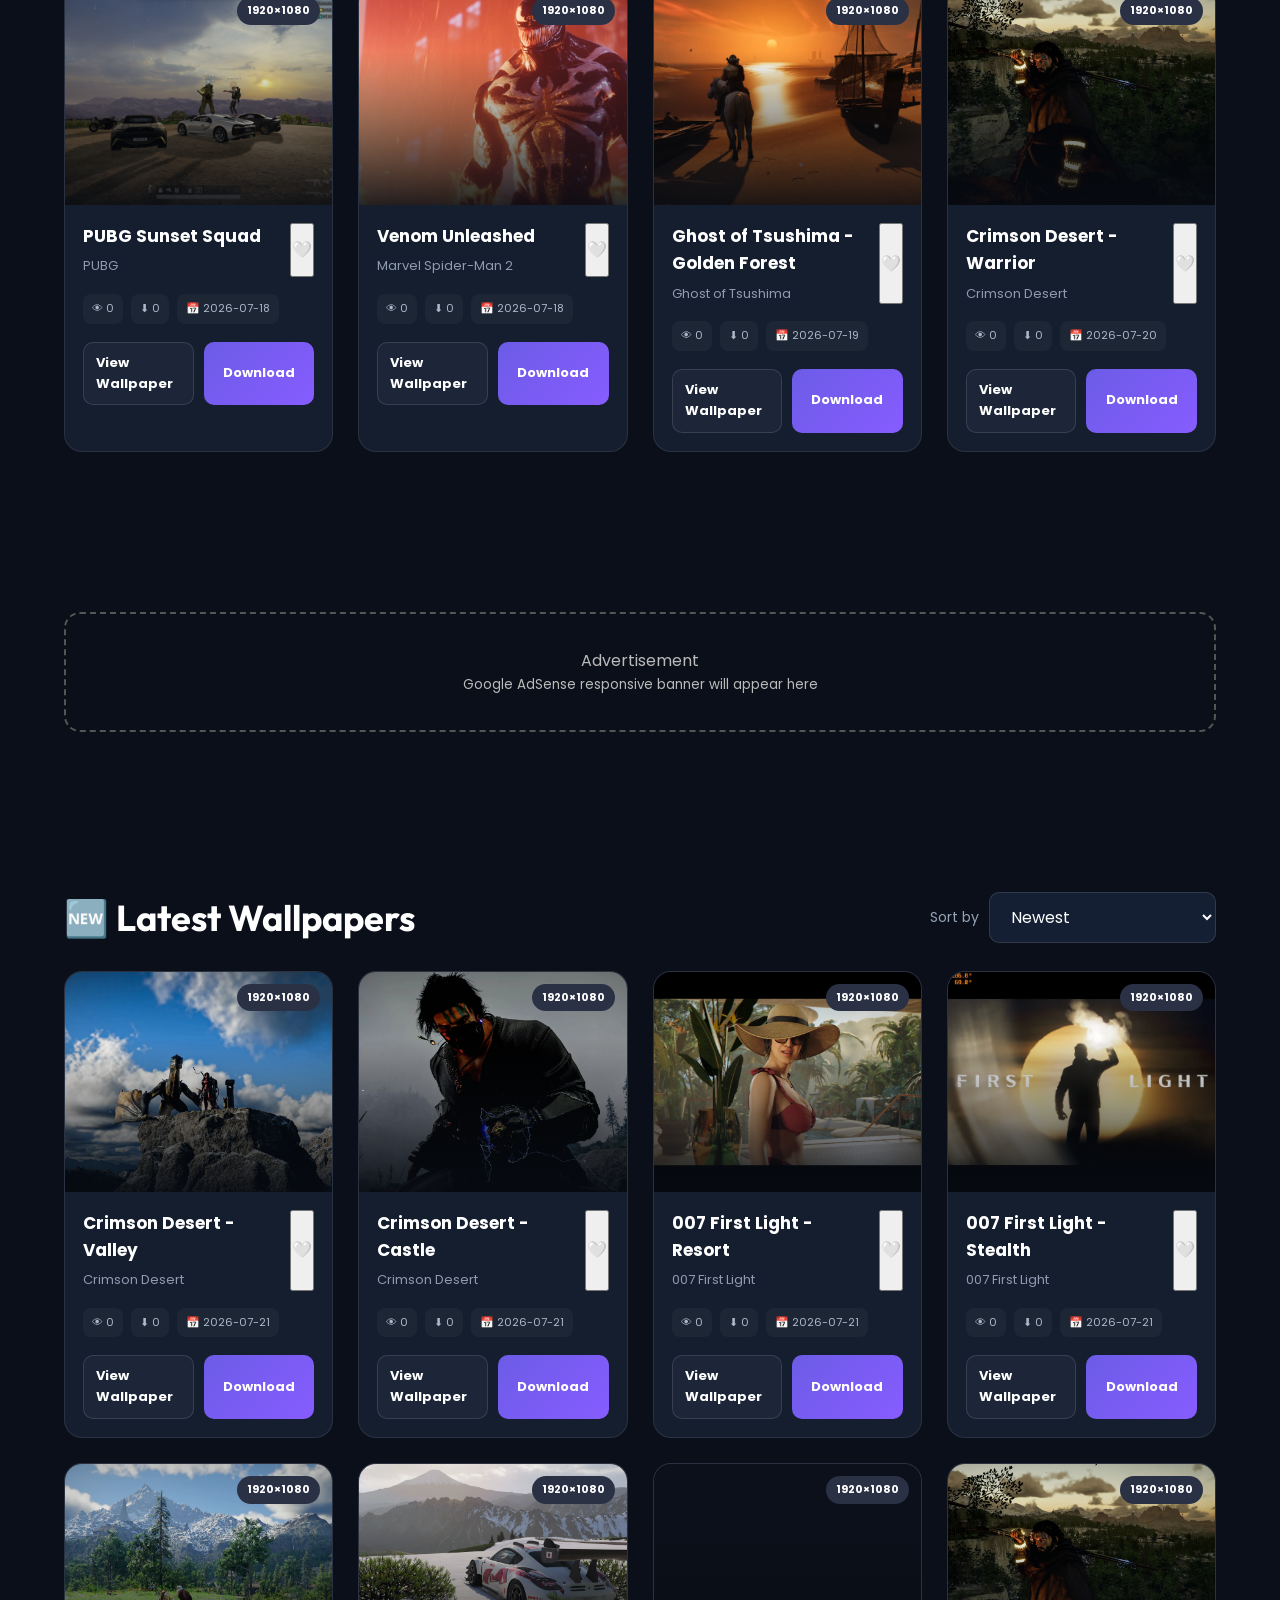
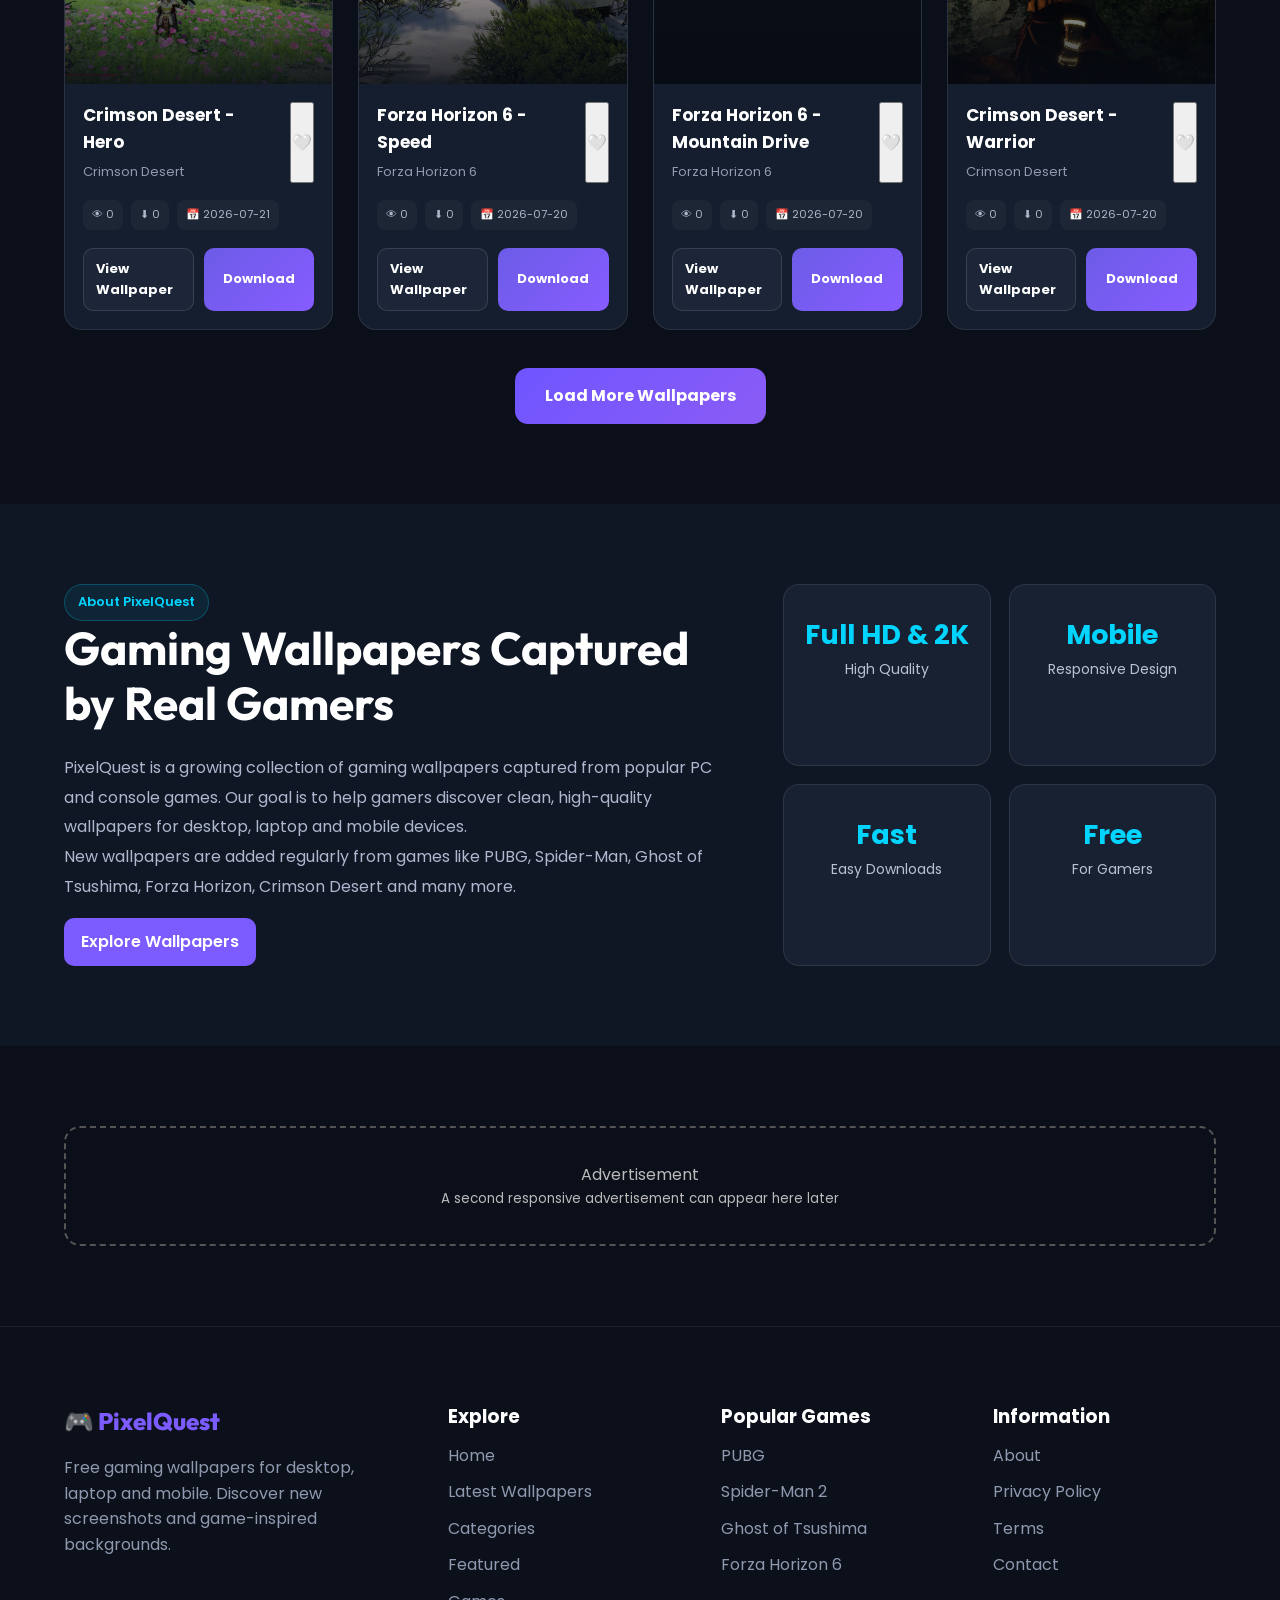
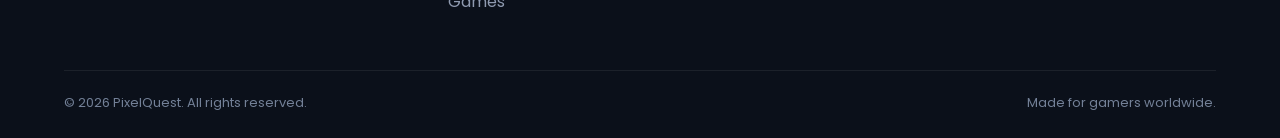
==== commit 3ca96599: "Update index.html" ====
--- a/index.html
+++ b/index.html
@@ -230,6 +230,7 @@
             class="mobile-nav"
             id="mobile-nav"
             aria-hidden="true"
+            inert
         >
 
             <a href="/">
--- a/style.css
+++ b/style.css
@@ -1,4709 +1,18 @@
-/* ===========================================
-   PixelQuest v1.0
-   Main Stylesheet
-=========================================== */
-
-/* Google Font */
-@import url('https://fonts.googleapis.com/css2?family=Poppins:wght@300;400;500;600;700;800&display=swap');
-
-/* Reset */
-html,
-body {
-    width: 100%;
-    max-width: 100%;
-    overflow-x: hidden;
-}
-
-* {
-    box-sizing: border-box;
-}
-
-img {
-    display: block;
-    max-width: 100%;
-    height: auto;
-}
-*{
-    margin:0;
-    padding:0;
-    box-sizing:border-box;
-}
-
-html{
-    scroll-behavior:smooth;
-}
-
-body{
-
-    font-family:'Poppins',sans-serif;
-
-    background:#0B0F19;
-
-    color:#ffffff;
-
-    line-height:1.6;
-
-}
-
-/* Links */
-
-a{
-
-    color:white;
-
-    text-decoration:none;
-
-}
-
-/* Images */
-
-img{
-
-    max-width:100%;
-
-    display:block;
-
-}
-
-/* Container */
-
-.container{
-
-    width:90%;
-
-    max-width:1300px;
-
-    margin:auto;
-
-}
-
-/* ===========================================
-   Header
-=========================================== */
-
-header{
-
-    position:sticky;
-
-    top:0;
-
-    z-index:999;
-
-    background:#111827;
-
-    border-bottom:1px solid rgba(255,255,255,.08);
-
-}
-
-header .container{
-
-    display:flex;
-
-    justify-content:space-between;
-
-    align-items:center;
-
-    height:80px;
-
-}
-
-/* Logo */
-
-.logo{
-
-    font-size:30px;
-
-    font-weight:700;
-
-    color:#6C5CE7;
-
-}
-
-/* Navigation */
-
-nav{
-
-    display:flex;
-
-    gap:35px;
-
-}
-
-nav a{
-
-    color:#ddd;
-
-    transition:.3s;
-
-    font-weight:500;
-
-}
-
-nav a:hover{
-
-    color:#00D4FF;
-
-}
-
-/* ===========================================
-   Hero
-=========================================== */
-
-.hero {
-
-    padding: 120px 0;
-
-    text-align: center;
-
-    background:
-        linear-gradient(
-            rgba(11, 15, 25, 0.88),
-            rgba(11, 15, 25, 0.92)
-        ),
-        url("images/thumbnail/spiderman/spiderman1.webp");
-
-    background-size: cover;
-
-    background-position: center;
-
-    background-repeat: no-repeat;
-
-}
-
-.hero h1{
-
-    font-size:56px;
-
-    max-width:900px;
-
-    margin:auto;
-
-    line-height:1.2;
-
-}
-
-.hero span{
-
-    color:#00D4FF;
-
-}
-
-.hero p{
-
-    color:#C8D0E7;
-
-    font-size:20px;
-
-    margin-top:25px;
-
-}
-
-/* Search */
-
-.search-box{
-
-    margin-top:40px;
-
-    display:flex;
-
-    justify-content:center;
-
-    gap:10px;
-
-}
-
-.search-box input{
-
-    width:550px;
-
-    padding:18px;
-
-    border:none;
-
-    border-radius:12px;
-
-    font-size:17px;
-
-}
-
-.search-box button{
-
-    padding:18px 30px;
-
-    border:none;
-
-    background:#6C5CE7;
-
-    color:white;
-
-    border-radius:12px;
-
-    cursor:pointer;
-
-    font-size:16px;
-
-    transition:.3s;
-
-}
-
-.search-box button:hover{
-
-    background:#00D4FF;
-
-}
-
-/* ===========================================
-   Sections
-=========================================== */
-
-section{
-
-    padding:80px 0;
-
-}
-
-section h2{
-
-    font-size:36px;
-
-    margin-bottom:35px;
-
-}
-
-/* ===========================================
-   Wallpaper Grid
-=========================================== */
-
-.wallpaper-grid{
-
-    display:grid;
-
-    grid-template-columns:
-
-    repeat(auto-fit,minmax(260px,1fr));
-
-    gap:25px;
-
-}
-
-/* Demo Card */
-
-.wallpaper-card{
-
-    background:#1A2235;
-
-    border-radius:18px;
-
-    overflow:hidden;
-
-    transition:.35s;
-
-}
-
-.wallpaper-card:hover{
-
-    transform:translateY(-8px);
-
-}
-
-.wallpaper-image{
-
-    height:220px;
-
-    background:#2B3654;
-
-}
-
-.wallpaper-content{
-
-    padding:20px;
-
-}
-
-.wallpaper-content h3{
-
-    margin-bottom:10px;
-
-}
-
-.wallpaper-content p{
-
-    color:#9CA7BF;
-
-    font-size:14px;
-
-}
-
-/* ===========================================
-   Advertisement
-=========================================== */
-
-.ad-box{
-
-    height:120px;
-
-    border:2px dashed #555;
-
-    display:flex;
-
-    justify-content:center;
-
-    align-items:center;
-
-    border-radius:16px;
-
-    color:#bbb;
-
-}
-
-/* ===========================================
-   Footer
-=========================================== */
-
-footer{
-
-    background:#111827;
-
-    text-align:center;
-
-    padding:35px;
-
-    color:#9CA7BF;
-
-}
-/* ===========================
-   TRENDING GAMES
-=========================== */
-
-.trending-games{
-    padding:80px 0;
-}
-
-.games-grid{
-
-    display:grid;
-
-    grid-template-columns:repeat(auto-fit,minmax(250px,1fr));
-
-    gap:25px;
-
-}
-
-.game-card{
-
-    position:relative;
-
-    overflow:hidden;
-
-    border-radius:20px;
-
-    cursor:pointer;
-
-    transition:.35s;
-
-}
-
-.game-card img{
-
-    width:100%;
-
-    height:340px;
-
-    object-fit:cover;
-
-    transition:.4s;
-
-}
-
-.game-card:hover img{
-
-    transform:scale(1.08);
-
-}
-
-.game-overlay{
-
-    position:absolute;
-
-    inset:0;
-
-    display:flex;
-
-    align-items:flex-end;
-
-    padding:25px;
-
-    background:linear-gradient(transparent,rgba(0,0,0,.8));
-
-}
-
-.game-overlay h3{
-
-    font-size:24px;
-
-    color:white;
-
-}
-/* ===========================
-   WALLPAPER META
-=========================== */
-
-.wallpaper-meta{
-
-display:flex;
-
-justify-content:space-between;
-
-margin-top:15px;
-
-font-size:14px;
-
-color:#9CA7BF;
-
-}
-
-.upload-date{
-
-margin-top:10px;
-
-font-size:13px;
-
-color:#7C879B;
-
-}
-
-.wallpaper-card{
-
-transition:.35s;
-
-}
-
-.wallpaper-card:hover{
-
-transform:translateY(-10px);
-
-box-shadow:0 18px 35px rgba(0,0,0,.45);
-
-}
-
-.wallpaper-content h3{
-
-margin-bottom:8px;
-
-}
-
-.wallpaper-content p{
-
-color:#BFC7D8;
-
-}
-/* ==========================
-Wallpaper Page
-========================== */
-
-.wallpaper-page{
-
-padding:80px 0;
-
-}
-
-.full-wallpaper{
-
-width:100%;
-
-max-width:900px;
-
-display:block;
-
-margin:auto;
-
-border-radius:20px;
-
-margin-bottom:30px;
-
-}
-
-#wallpaper-details{
-
-text-align:center;
-
-}
-
-#wallpaper-details h1{
-
-margin:25px 0 10px;
-
-font-size:42px;
-
-}
-
-#wallpaper-details p{
-
-color:#AEB8CE;
-
-margin-bottom:20px;
-
-}
-/* ==========================================
-   PIXELQUEST HERO FIX
-========================================== */
-
-.hero{
-    position:relative;
-    padding:85px 0;
-    background:
-        linear-gradient(
-            90deg,
-            rgba(8,12,22,.96) 0%,
-            rgba(8,12,22,.90) 48%,
-            rgba(8,12,22,.72) 100%
-        ),
-        url("images/full/spiderman/spiderman1.png");
-
-    background-size:cover;
-    background-position:center;
-    overflow:hidden;
-}
-
-.hero::before{
-    content:"";
-    position:absolute;
-    inset:0;
-    background:
-        radial-gradient(
-            circle at 75% 40%,
-            rgba(108,92,231,.20),
-            transparent 42%
-        );
-    pointer-events:none;
-}
-
-.hero-container{
-    position:relative;
-    z-index:2;
-    display:grid;
-    grid-template-columns:minmax(0,1.1fr) minmax(340px,.9fr);
-    align-items:center;
-    gap:65px;
-}
-
-.hero-text{
-    text-align:left;
-}
-
-.hero-tag{
-    display:inline-flex;
-    align-items:center;
-    padding:9px 16px;
-    margin-bottom:22px;
-    border:1px solid rgba(0,212,255,.28);
-    border-radius:50px;
-    background:rgba(0,212,255,.08);
-    color:#00d4ff;
-    font-size:14px;
-    font-weight:600;
-}
-
-.hero h1{
-    max-width:700px;
-    margin:0;
-    font-size:clamp(42px,5vw,68px);
-    line-height:1.08;
-    color:#fff;
-}
-
-.hero h1 span{
-    display:inline;
-    color:#00d4ff;
-}
-
-.hero-description{
-    max-width:660px;
-    margin:24px 0 0;
-    color:#c6cede;
-    font-size:17px;
-    line-height:1.75;
-}
-
-.search-box{
-    display:flex;
-    width:100%;
-    max-width:650px;
-    margin-top:30px;
-    gap:12px;
-}
-
-.search-box input{
-    min-width:0;
-    flex:1;
-    padding:16px 18px;
-    border:1px solid rgba(255,255,255,.12);
-    border-radius:12px;
-    background:#fff;
-    color:#111827;
-    font-size:15px;
-}
-
-.search-box input:focus{
-    border-color:#00d4ff;
-    box-shadow:0 0 0 3px rgba(0,212,255,.12);
-}
-
-.search-box button{
-    flex:none;
-    padding:16px 25px;
-    border:0;
-    border-radius:12px;
-    background:#6c5ce7;
-    color:#fff;
-    font-weight:600;
-    cursor:pointer;
-    transition:.25s ease;
-}
-
-.search-box button:hover{
-    background:#00d4ff;
-    color:#081018;
-    transform:translateY(-2px);
-}
-
-.hero-popular{
-    display:flex;
-    align-items:center;
-    flex-wrap:wrap;
-    gap:10px;
-    margin-top:20px;
-}
-
-.hero-popular strong{
-    color:#aeb8ca;
-    font-size:14px;
-}
-
-.hero-popular a{
-    padding:7px 12px;
-    border:1px solid rgba(255,255,255,.10);
-    border-radius:30px;
-    background:rgba(255,255,255,.06);
-    color:#fff;
-    font-size:13px;
-}
-
-.hero-popular a:hover{
-    border-color:#00d4ff;
-    color:#00d4ff;
-}
-
-.hero-featured{
-    width:100%;
-    max-width:470px;
-    justify-self:end;
-    overflow:hidden;
-    border:1px solid rgba(255,255,255,.11);
-    border-radius:22px;
-    background:rgba(17,24,39,.94);
-    box-shadow:0 25px 70px rgba(0,0,0,.45);
-}
-
-.hero-featured-image{
-    position:relative;
-    height:285px;
-    overflow:hidden;
-}
-
-.hero-featured-image img{
-    width:100%;
-    height:100%;
-    object-fit:cover;
-    transition:transform .4s ease;
-}
-
-.hero-featured:hover .hero-featured-image img{
-    transform:scale(1.04);
-}
-
-.hero-resolution{
-    position:absolute;
-    top:15px;
-    left:15px;
-    padding:7px 12px;
-    border-radius:30px;
-    background:#6c5ce7;
-    color:#fff;
-    font-size:12px;
-    font-weight:700;
-}
-
-.hero-featured-info{
-    padding:22px;
-}
-
-.hero-featured-info > span{
-    color:#00d4ff;
-    font-size:13px;
-    font-weight:600;
-    text-transform:uppercase;
-    letter-spacing:.8px;
-}
-
-.hero-featured-info h2{
-    margin:7px 0 5px;
-    font-size:23px;
-}
-
-.hero-featured-info p{
-    margin:0;
-    color:#9ca7bf;
-    font-size:14px;
-}
-
-.hero-view-button{
-    display:inline-flex;
-    margin-top:17px;
-    padding:11px 17px;
-    border-radius:10px;
-    background:#6c5ce7;
-    color:#fff;
-    font-size:14px;
-    font-weight:600;
-}
-
-.hero-view-button:hover{
-    background:#00d4ff;
-    color:#081018;
-}
-
-/* ==========================================
-   HERO RESPONSIVE
-========================================== */
-
-@media (max-width:950px){
-
-    .hero{
-        padding:70px 0;
-    }
-
-    .hero-container{
-        grid-template-columns:1fr;
-        gap:40px;
-    }
-
-    .hero-text{
-        text-align:center;
-    }
-
-    .hero h1,
-    .hero-description,
-    .search-box{
-        margin-left:auto;
-        margin-right:auto;
-    }
-
-    .hero-popular{
-        justify-content:center;
-    }
-
-    .hero-featured{
-        justify-self:center;
-    }
-
-}
-
-@media (max-width:600px){
-
-    .hero{
-        padding:55px 0;
-    }
-
-    .hero h1{
-        font-size:38px;
-    }
-
-    .hero-description{
-        font-size:15px;
-    }
-
-    .search-box{
-        flex-direction:column;
-    }
-
-    .search-box button{
-        width:100%;
-    }
-
-    .hero-featured-image{
-        height:230px;
-    }
-
-}
-/* ==========================================
-   SMALL HOMEPAGE POLISH
-========================================== */
-
-.trending-games .section-title{
-    display:flex;
-    align-items:center;
-    justify-content:space-between;
-    gap:20px;
-    margin-bottom:28px;
-}
-
-.trending-games .section-title h2{
-    margin:0;
-}
-
-.trending-games .view-all{
-    color:#00d4ff;
-    font-weight:600;
-    font-size:14px;
-}
-
-.trending-games .view-all:hover{
-    color:#6c5ce7;
-}
-
-.games-grid{
-    grid-template-columns:repeat(4, minmax(0, 1fr));
-}
-
-.game-card img{
-    height:300px;
-}
-
-.hero h1{
-    max-width:620px;
-}
-
-.featured{
-    padding-top:95px;
-}
-
-@media (max-width:950px){
-
-    .games-grid{
-        grid-template-columns:repeat(2, minmax(0, 1fr));
-    }
-
-    .game-card img{
-        height:280px;
-    }
-
-}
-
-@media (max-width:600px){
-
-    .trending-games .section-title{
-        align-items:flex-start;
-        flex-direction:column;
-    }
-
-    .games-grid{
-        grid-template-columns:1fr;
-    }
-
-    .game-card img{
-        height:260px;
-    }
-
-}/* ==========================================
-   SMALL HOMEPAGE POLISH
-========================================== */
-
-.trending-games .section-title{
-    display:flex;
-    align-items:center;
-    justify-content:space-between;
-    gap:20px;
-    margin-bottom:28px;
-}
-
-.trending-games .section-title h2{
-    margin:0;
-}
-
-.trending-games .view-all{
-    color:#00d4ff;
-    font-weight:600;
-    font-size:14px;
-}
-
-.trending-games .view-all:hover{
-    color:#6c5ce7;
-}
-
-.games-grid{
-    grid-template-columns:repeat(4, minmax(0, 1fr));
-}
-
-.game-card img{
-    height:300px;
-}
-
-.hero h1{
-    max-width:620px;
-}
-
-.featured{
-    padding-top:95px;
-}
-
-@media (max-width:950px){
-
-    .games-grid{
-        grid-template-columns:repeat(2, minmax(0, 1fr));
-    }
-
-    .game-card img{
-        height:280px;
-    }
-
-}
-
-@media (max-width:600px){
-
-    .trending-games .section-title{
-        align-items:flex-start;
-        flex-direction:column;
-    }
-
-    .games-grid{
-        grid-template-columns:1fr;
-    }
-
-    .game-card img{
-        height:260px;
-    }
-
-}
-/* ==========================================
-   SMALL HOMEPAGE POLISH
-========================================== */
-
-.trending-games .section-title{
-    display:flex;
-    align-items:center;
-    justify-content:space-between;
-    gap:20px;
-    margin-bottom:28px;
-}
-
-.trending-games .section-title h2{
-    margin:0;
-}
-
-.trending-games .view-all{
-    color:#00d4ff;
-    font-weight:600;
-    font-size:14px;
-}
-
-.trending-games .view-all:hover{
-    color:#6c5ce7;
-}
-
-.games-grid{
-    grid-template-columns:repeat(4, minmax(0, 1fr));
-}
-
-.game-card img{
-    height:300px;
-}
-
-.hero h1{
-    max-width:620px;
-}
-
-.featured{
-    padding-top:95px;
-}
-
-@media (max-width:950px){
-
-    .games-grid{
-        grid-template-columns:repeat(2, minmax(0, 1fr));
-    }
-
-    .game-card img{
-        height:280px;
-    }
-
-}
-
-@media (max-width:600px){
-
-    .trending-games .section-title{
-        align-items:flex-start;
-        flex-direction:column;
-    }
-
-    .games-grid{
-        grid-template-columns:1fr;
-    }
-
-    .game-card img{
-        height:260px;
-    }
-
-}
-/* ==========================================
-   ABOUT SECTION
-========================================== */
-
-.about-section{
-    padding:100px 0;
-    background:#0f1624;
-}
-
-.about-grid{
-    display:grid;
-    grid-template-columns:1.2fr .8fr;
-    align-items:center;
-    gap:70px;
-}
-
-.section-label{
-    display:inline-flex;
-    margin-bottom:16px;
-    padding:7px 13px;
-    border-radius:30px;
-    background:rgba(0,212,255,.08);
-    border:1px solid rgba(0,212,255,.25);
-    color:#00d4ff;
-    font-size:13px;
-    font-weight:600;
-}
-
-.about-content h2{
-    max-width:650px;
-    margin-bottom:22px;
-    font-size:42px;
-    line-height:1.2;
-}
-
-.about-content p{
-    max-width:700px;
-    margin-bottom:16px;
-    color:#aeb8ce;
-    line-height:1.8;
-}
-
-.about-button{
-    display:inline-flex;
-    margin-top:18px;
-    padding:13px 20px;
-    border-radius:10px;
-    background:#6c5ce7;
-    color:#fff;
-    font-weight:600;
-}
-
-.about-button:hover{
-    background:#00d4ff;
-    color:#081018;
-}
-
-.about-stats{
-    display:grid;
-    grid-template-columns:repeat(2,1fr);
-    gap:18px;
-}
-
-.stat-card{
-    padding:28px 20px;
-    border:1px solid rgba(255,255,255,.08);
-    border-radius:16px;
-    background:#182132;
-    text-align:center;
-    transition:.3s ease;
-}
-
-.stat-card:hover{
-    transform:translateY(-5px);
-    border-color:#6c5ce7;
-}
-
-.stat-card strong{
-    display:block;
-    margin-bottom:5px;
-    color:#00d4ff;
-    font-size:27px;
-}
-
-.stat-card span{
-    color:#b9c2d3;
-    font-size:14px;
-}
-
-/* ==========================================
-   FOOTER
-========================================== */
-
-footer{
-    padding:75px 0 25px;
-    background:#0b101a;
-    border-top:1px solid rgba(255,255,255,.07);
-}
-
-.footer-grid{
-    display:grid;
-    grid-template-columns:1.5fr repeat(3,1fr);
-    gap:50px;
-}
-
-.footer-logo{
-    display:inline-flex;
-    margin-bottom:15px;
-    color:#6c5ce7;
-    font-size:24px;
-    font-weight:700;
-}
-
-.footer-brand p{
-    max-width:400px;
-    color:#8f9ab0;
-    line-height:1.75;
-}
-
-.footer-column{
-    display:flex;
-    flex-direction:column;
-    gap:11px;
-}
-
-.footer-column h3{
-    margin-bottom:8px;
-    color:#fff;
-    font-size:16px;
-}
-
-.footer-column a{
-    color:#8f9ab0;
-    font-size:14px;
-}
-
-.footer-column a:hover{
-    color:#00d4ff;
-}
-
-.footer-bottom{
-    display:flex;
-    justify-content:space-between;
-    gap:20px;
-    margin-top:55px;
-    padding-top:22px;
-    border-top:1px solid rgba(255,255,255,.07);
-    color:#738097;
-    font-size:13px;
-}
-
-/* ==========================================
-   RESPONSIVE
-========================================== */
-
-@media (max-width:950px){
-
-    .about-grid{
-        grid-template-columns:1fr;
-    }
-
-    .footer-grid{
-        grid-template-columns:repeat(2,1fr);
-    }
-
-}
-
-@media (max-width:600px){
-
-    .about-section{
-        padding:70px 0;
-    }
-
-    .about-content h2{
-        font-size:32px;
-    }
-
-    .about-stats{
-        grid-template-columns:1fr;
-    }
-
-    .footer-grid{
-        grid-template-columns:1fr;
-    }
-
-    .footer-bottom{
-        flex-direction:column;
-        text-align:center;
-    }
-
-}
-/* ==========================================
-   PREMIUM WALLPAPER CARDS
-========================================== */
-
-.wallpaper-card{
-    position:relative;
-    overflow:hidden;
-    border:1px solid rgba(255,255,255,.08);
-    border-radius:18px;
-    background:#151e2e;
-    box-shadow:0 12px 35px rgba(0,0,0,.18);
-    transition:
-        transform .35s ease,
-        border-color .35s ease,
-        box-shadow .35s ease;
-}
-
-.wallpaper-card:hover{
-    transform:translateY(-8px);
-    border-color:rgba(108,92,231,.75);
-    box-shadow:
-        0 20px 45px rgba(0,0,0,.35),
-        0 0 25px rgba(108,92,231,.14);
-}
-
-/* Wallpaper image */
-
-.wallpaper-image{
-    position:relative;
-    display:block;
-    height:220px;
-    overflow:hidden;
-    background:#0b101a;
-}
-
-.wallpaper-image img{
-    width:100%;
-    height:100%;
-    display:block;
-    object-fit:cover;
-    transition:
-        transform .55s ease,
-        filter .35s ease;
-}
-
-.wallpaper-card:hover .wallpaper-image img{
-    transform:scale(1.08);
-    filter:brightness(.82);
-}
-
-.image-gradient{
-    position:absolute;
-    inset:0;
-    background:linear-gradient(
-        to top,
-        rgba(7,11,18,.9) 0%,
-        rgba(7,11,18,.18) 48%,
-        transparent 75%
-    );
-    opacity:.7;
-    transition:opacity .35s ease;
-}
-
-.wallpaper-card:hover .image-gradient{
-    opacity:1;
-}
-
-/* Resolution badge */
-
-.wallpaper-card .badge{
-    position:absolute;
-
-    top:12px;
-
-    right:12px;
-
-    background:#2b3145;
-
-    color:#ffffff;
-
-    font-size:11px;
-
-    font-weight:700;
-
-    padding:5px 10px;
-
-    border-radius:50px;
-
-    z-index:5;
-
-    box-shadow:0 4px 12px rgba(0,0,0,.35);
-}
-
-/* View wallpaper hover text */
-
-.view-wallpaper{
-    position:absolute;
-    left:50%;
-    bottom:18px;
-    z-index:2;
-    padding:9px 14px;
-    border:1px solid rgba(255,255,255,.3);
-    border-radius:30px;
-    background:rgba(8,13,23,.7);
-    backdrop-filter:blur(8px);
-    color:#fff;
-    font-size:12px;
-    font-weight:600;
-    opacity:0;
-    transform:translate(-50%,15px);
-    transition:
-        opacity .35s ease,
-        transform .35s ease;
-}
-
-.wallpaper-card:hover .view-wallpaper{
-    opacity:1;
-    transform:translate(-50%,0);
-}
-
-/* Card content */
-
-.wallpaper-content{
-    padding:18px;
-}
-
-.wallpaper-heading{
-    display:flex;
-    align-items:flex-start;
-    justify-content:space-between;
-    gap:14px;
-}
-
-.wallpaper-heading h3{
-    margin:0 0 6px;
-    color:#fff;
-    font-size:17px;
-    line-height:1.35;
-}
-
-.wallpaper-heading p{
-    margin:0;
-    color:#8f9bb1;
-    font-size:13px;
-}
-
-.wallpaper-meta{
-    display:flex;
-    flex-wrap:wrap;
-    align-items:center;
-    gap:8px;
-    margin-top:17px;
-}
-
-.wallpaper-meta span{
-    padding:6px 9px;
-    border:1px solid rgba(255,255,255,.06);
-    border-radius:8px;
-    background:rgba(255,255,255,.035);
-    color:#aeb8ca;
-    font-size:11px;
-}
-
-/* Favourite button */
-
-.fav-btn{
-    flex-shrink:0;
-    width:38px;
-    height:38px;
-    padding:0;
-    border:1px solid rgba(255,255,255,.09);
-    border-radius:10px;
-    background:#1d283b;
-    cursor:pointer;
-    font-size:17px;
-    transition:
-        transform .25s ease,
-        border-color .25s ease,
-        background .25s ease;
-}
-
-.fav-btn:hover{
-    transform:scale(1.08);
-    border-color:#ff6b81;
-    background:rgba(255,107,129,.1);
-}
-
-/* Card buttons */
-
-.card-buttons{
-    display:grid;
-    grid-template-columns:1fr 1fr;
-    gap:10px;
-    margin-top:18px;
-}
-
-.details-btn,
-.download-btn{
-    display:flex;
-    align-items:center;
-    justify-content:center;
-    min-height:42px;
-    padding:10px 12px;
-    border-radius:10px;
-    font-size:13px;
-    font-weight:700;
-    cursor:pointer;
-    transition:
-        transform .25s ease,
-        background .25s ease,
-        border-color .25s ease;
-}
-
-.details-btn{
-    border:1px solid rgba(255,255,255,.12);
-    background:#1c2638;
-    color:#fff;
-}
-
-.details-btn:hover{
-    transform:translateY(-2px);
-    border-color:#00d4ff;
-    background:#243149;
-    color:#00d4ff;
-}
-
-.download-btn{
-    border:1px solid transparent;
-    background:linear-gradient(
-        135deg,
-        #6c5ce7,
-        #875cff
-    );
-    color:#fff;
-}
-
-.download-btn:hover{
-    transform:translateY(-2px);
-    box-shadow:0 8px 20px rgba(108,92,231,.3);
-}
-
-/* ==========================================
-   PREMIUM TRENDING GAME CARDS
-========================================== */
-
-.game-card{
-    position:relative;
-    display:block;
-    min-height:210px;
-    overflow:hidden;
-    border:1px solid rgba(255,255,255,.08);
-    border-radius:17px;
-    background:#111827;
-    box-shadow:0 12px 30px rgba(0,0,0,.2);
-    transition:
-        transform .35s ease,
-        border-color .35s ease,
-        box-shadow .35s ease;
-}
-
-.game-card:hover{
-    transform:translateY(-7px);
-    border-color:rgba(0,212,255,.55);
-    box-shadow:
-        0 18px 38px rgba(0,0,0,.35),
-        0 0 22px rgba(0,212,255,.1);
-}
-
-.game-card img{
-    width:100%;
-    height:100%;
-    min-height:210px;
-    display:block;
-    object-fit:cover;
-    transition:
-        transform .5s ease,
-        filter .35s ease;
-}
-
-.game-card:hover img{
-    transform:scale(1.09);
-    filter:brightness(.72);
-}
-
-.game-overlay{
-    position:absolute;
-    inset:0;
-    display:flex;
-    flex-direction:column;
-    justify-content:flex-end;
-    padding:22px;
-    background:linear-gradient(
-        to top,
-        rgba(5,9,16,.95),
-        rgba(5,9,16,.12) 70%
-    );
-}
-
-.game-overlay h3{
-    margin:0;
-    color:#fff;
-    font-size:20px;
-}
-
-.game-overlay span{
-    max-height:0;
-    margin-top:0;
-    overflow:hidden;
-    color:#00d4ff;
-    font-size:12px;
-    font-weight:600;
-    opacity:0;
-    transform:translateY(8px);
-    transition:
-        max-height .35s ease,
-        margin-top .35s ease,
-        opacity .35s ease,
-        transform .35s ease;
-}
-
-.game-card:hover .game-overlay span{
-    max-height:30px;
-    margin-top:8px;
-    opacity:1;
-    transform:translateY(0);
-}
-
-/* ==========================================
-   CARD RESPONSIVE DESIGN
-========================================== */
-
-@media (max-width:600px){
-
-    .wallpaper-image{
-        height:205px;
-    }
-
-    .wallpaper-card:hover{
-        transform:translateY(-4px);
-    }
-
-    .view-wallpaper{
-        display:none;
-    }
-
-    .card-buttons{
-        grid-template-columns:1fr;
-    }
-
-    .details-btn,
-    .download-btn{
-        min-height:44px;
-    }
-
-    .game-card,
-    .game-card img{
-        min-height:190px;
-    }
-
-}
-/* ===========================
-   PREMIUM CARD IMPROVEMENTS
-=========================== */
-
-.wallpaper-card{
-    overflow:hidden;
-    border-radius:18px;
-    background:#151d2d;
-    border:1px solid rgba(255,255,255,.08);
-    transition:.35s;
-}
-
-.wallpaper-card:hover{
-    transform:translateY(-8px);
-    border-color:#6c5ce7;
-    box-shadow:0 20px 40px rgba(0,0,0,.35);
-}
-
-.wallpaper-image{
-    position:relative;
-    overflow:hidden;
-}
-
-.wallpaper-image img{
-    width:100%;
-    display:block;
-    transition:transform .5s;
-}
-
-.wallpaper-card:hover img{
-    transform:scale(1.08);
-}
-
-.image-gradient{
-
-    position:absolute;
-
-    inset:0;
-
-    background:linear-gradient(
-        to top,
-        rgba(0,0,0,.65),
-        transparent 70%
-    );
-
-    pointer-events:none;
-
-}
-
-.wallpaper-heading{
-
-    display:flex;
-
-    justify-content:space-between;
-
-    align-items:flex-start;
-
-    gap:15px;
-
-}
-
-.wallpaper-heading h3{
-
-    margin-bottom:6px;
-
-}
-
-.wallpaper-meta{
-
-    display:flex;
-
-    flex-wrap:wrap;
-
-    gap:8px;
-
-    margin:18px 0;
-
-}
-
-.wallpaper-meta span{
-
-    background:#202b42;
-
-    padding:6px 10px;
-
-    border-radius:8px;
-
-    font-size:12px;
-
-}
-
-.fav-btn{
-
-    width:42px;
-
-    height:42px;
-
-    border:none;
-
-    border-radius:10px;
-
-    cursor:pointer;
-
-    font-size:18px;
-
-    background:#202b42;
-
-    transition:.3s;
-
-}
-
-.fav-btn:hover{
-
-    transform:scale(1.1);
-
-}
-
-.download-btn{
-
-    width:100%;
-
-}
-/* ==========================================
-   WALLPAPER DETAILS PAGE
-========================================== */
-
-.wallpaper-page{
-    min-height:70vh;
-    padding:130px 0 80px;
-    background:#0f1624;
-}
-
-.wallpaper-detail-card{
-    overflow:hidden;
-    border:1px solid rgba(255,255,255,.08);
-    border-radius:22px;
-    background:#151e2e;
-    box-shadow:0 24px 60px rgba(0,0,0,.28);
-}
-
-.detail-image-wrapper{
-    position:relative;
-    overflow:hidden;
-    background:#080d15;
-}
-
-.detail-main-image{
-    width:100%;
-    max-height:760px;
-    display:block;
-    object-fit:contain;
-}
-
-.detail-resolution{
-    position:absolute;
-    top:18px;
-    right:18px;
-    padding:9px 14px;
-    border:1px solid rgba(255,255,255,.18);
-    border-radius:30px;
-    background:rgba(7,12,21,.76);
-    backdrop-filter:blur(10px);
-    color:#fff;
-    font-size:12px;
-    font-weight:700;
-}
-
-.detail-content{
-    padding:36px;
-}
-
-.detail-category{
-    display:inline-flex;
-    margin:0 0 14px;
-    padding:7px 12px;
-    border:1px solid rgba(0,212,255,.25);
-    border-radius:30px;
-    background:rgba(0,212,255,.08);
-    color:#00d4ff;
-    font-size:12px;
-    font-weight:700;
-}
-
-.detail-content h1{
-    margin:0;
-    color:#fff;
-    font-size:40px;
-    line-height:1.2;
-}
-
-.detail-game{
-    margin:10px 0 0;
-    color:#9ba7bb;
-    font-size:16px;
-}
-
-.detail-info-grid{
-    display:grid;
-    grid-template-columns:repeat(4,1fr);
-    gap:14px;
-    margin-top:30px;
-}
-
-.detail-info-box{
-    padding:18px;
-    border:1px solid rgba(255,255,255,.07);
-    border-radius:14px;
-    background:#1b2638;
-}
-
-.detail-info-box span{
-    display:block;
-    margin-bottom:7px;
-    color:#8d99ad;
-    font-size:12px;
-}
-
-.detail-info-box strong{
-    color:#fff;
-    font-size:15px;
-}
-
-.detail-actions{
-    display:flex;
-    flex-wrap:wrap;
-    gap:12px;
-    margin-top:30px;
-}
-
-.detail-download-btn,
-.details-home-btn{
-    display:inline-flex;
-    align-items:center;
-    justify-content:center;
-    min-height:48px;
-    padding:12px 20px;
-    border-radius:11px;
-    font-size:14px;
-    font-weight:700;
-    cursor:pointer;
-}
-
-.detail-download-btn{
-    border:none;
-    background:linear-gradient(
-        135deg,
-        #6c5ce7,
-        #8b5cf6
-    );
-    color:#fff;
-}
-
-.detail-download-btn:hover{
-    transform:translateY(-2px);
-    box-shadow:0 10px 24px rgba(108,92,231,.3);
-}
-
-.details-home-btn{
-    border:1px solid rgba(255,255,255,.12);
-    background:#202b3e;
-    color:#fff;
-}
-
-.details-home-btn:hover{
-    border-color:#00d4ff;
-    color:#00d4ff;
-}
-
-.related-section{
-    padding:80px 0 100px;
-    background:#0b111c;
-}
-
-.page-loading,
-.no-related-wallpapers{
-    color:#aab4c6;
-    text-align:center;
-}
-
-.page-message{
-    padding:100px 20px;
-    text-align:center;
-}
-
-.page-message h1{
-    margin-bottom:12px;
-    color:#fff;
-}
-
-.page-message p{
-    margin-bottom:24px;
-    color:#9aa6b8;
-}
-
-.wallpaper-footer{
-    margin-top:0;
-}
-
-@media (max-width:900px){
-
-    .detail-info-grid{
-        grid-template-columns:repeat(2,1fr);
-    }
-
-}
-
-@media (max-width:600px){
-
-    .wallpaper-page{
-        padding:105px 0 60px;
-    }
-
-    .detail-content{
-        padding:24px 18px;
-    }
-
-    .detail-content h1{
-        font-size:30px;
-    }
-
-    .detail-info-grid{
-        grid-template-columns:1fr;
-    }
-
-    .detail-actions{
-        flex-direction:column;
-    }
-
-    .detail-download-btn,
-    .details-home-btn{
-        width:100%;
-    }
-
-}
-/* ==========================================
-   GAME PAGE
-========================================== */
-
-.game-page-hero{
-    padding:125px 0 70px;
-    background:#0f1624;
-}
-
-.game-hero-card{
-    position:relative;
-    min-height:520px;
-    overflow:hidden;
-    border:1px solid rgba(255,255,255,.08);
-    border-radius:24px;
-    background:#0b1018;
-    box-shadow:0 25px 65px rgba(0,0,0,.32);
-}
-
-.game-hero-image{
-    position:absolute;
-    inset:0;
-    width:100%;
-    height:100%;
-    object-fit:cover;
-}
-
-.game-hero-overlay{
-    position:absolute;
-    inset:0;
-    background:
-        linear-gradient(
-            90deg,
-            rgba(6,10,18,.97) 0%,
-            rgba(6,10,18,.82) 42%,
-            rgba(6,10,18,.28) 75%,
-            rgba(6,10,18,.12) 100%
-        ),
-        linear-gradient(
-            to top,
-            rgba(6,10,18,.82),
-            transparent 55%
-        );
-}
-
-.game-hero-content{
-    position:relative;
-    z-index:2;
-    display:flex;
-    flex-direction:column;
-    justify-content:center;
-    min-height:520px;
-    max-width:680px;
-    padding:55px;
-}
-
-.breadcrumbs{
-    display:flex;
-    flex-wrap:wrap;
-    align-items:center;
-    gap:8px;
-    margin-bottom:25px;
-    color:#8290a6;
-    font-size:13px;
-}
-
-.breadcrumbs a{
-    color:#a9b5c8;
-}
-
-.breadcrumbs a:hover{
-    color:#00d4ff;
-}
-
-.breadcrumbs strong{
-    color:#fff;
-}
-
-.game-hero-content h1{
-    margin:5px 0 16px;
-    color:#fff;
-    font-size:58px;
-    line-height:1.05;
-}
-
-.game-hero-description{
-    max-width:590px;
-    margin:0;
-    color:#b4bfd1;
-    font-size:16px;
-    line-height:1.8;
-}
-
-.game-hero-stats{
-    display:flex;
-    flex-wrap:wrap;
-    gap:10px;
-    margin-top:25px;
-}
-
-.game-hero-stats span{
-    padding:9px 13px;
-    border:1px solid rgba(255,255,255,.1);
-    border-radius:9px;
-    background:rgba(255,255,255,.06);
-    backdrop-filter:blur(8px);
-    color:#d2daea;
-    font-size:13px;
-}
-
-.game-hero-content .about-button{
-    align-self:flex-start;
-}
-
-.game-wallpapers-section{
-    padding:90px 0;
-    background:#0b111c;
-}
-
-.other-games-section{
-    padding:85px 0 105px;
-    background:#0f1624;
-}
-
-/* Keep a single wallpaper card from stretching too wide */
-
-.game-wallpapers-section .wallpaper-grid,
-.related-section .wallpaper-grid{
-    grid-template-columns:
-        repeat(auto-fill, minmax(260px, 1fr));
-}
-
-.game-wallpapers-section .wallpaper-card,
-.related-section .wallpaper-card{
-    width:100%;
-    max-width:430px;
-}
-
-/* ==========================================
-   GAME PAGE RESPONSIVE
-========================================== */
-
-@media (max-width:800px){
-
-    .game-hero-card{
-        min-height:470px;
-    }
-
-    .game-hero-content{
-        min-height:470px;
-        padding:38px;
-    }
-
-    .game-hero-content h1{
-        font-size:45px;
-    }
-
-    .game-hero-overlay{
-        background:
-            linear-gradient(
-                to top,
-                rgba(6,10,18,.98) 0%,
-                rgba(6,10,18,.82) 65%,
-                rgba(6,10,18,.38) 100%
-            );
-    }
-
-}
-
-@media (max-width:600px){
-
-    .game-page-hero{
-        padding:105px 0 55px;
-    }
-
-    .game-hero-card,
-    .game-hero-content{
-        min-height:510px;
-    }
-
-    .game-hero-content{
-        justify-content:flex-end;
-        padding:25px 20px;
-    }
-
-    .game-hero-content h1{
-        font-size:36px;
-    }
-
-    .game-hero-description{
-        font-size:14px;
-        line-height:1.65;
-    }
-
-    .game-wallpapers-section,
-    .other-games-section{
-        padding:65px 0;
-    }
-
-}
-/* ==========================================
-   SEARCH RESULTS PAGE
-========================================== */
-
-.search-page-hero{
-    padding:135px 0 80px;
-    background:
-        radial-gradient(
-            circle at 20% 20%,
-            rgba(108,92,231,.14),
-            transparent 32%
-        ),
-        #0f1624;
-}
-
-.search-page-hero h1{
-    max-width:750px;
-    margin:10px 0 14px;
-    color:#fff;
-    font-size:52px;
-    line-height:1.1;
-}
-
-.search-page-description{
-    margin:0;
-    color:#aab5c7;
-    font-size:16px;
-}
-
-.search-page-form{
-    display:flex;
-    max-width:780px;
-    margin-top:30px;
-    padding:7px;
-    border:1px solid rgba(255,255,255,.1);
-    border-radius:14px;
-    background:#161f30;
-    box-shadow:0 18px 45px rgba(0,0,0,.22);
-}
-
-.search-page-form input{
-    flex:1;
-    min-width:0;
-    padding:13px 15px;
-    border:none;
-    outline:none;
-    background:transparent;
-    color:#fff;
-    font:inherit;
-}
-
-.search-page-form input::placeholder{
-    color:#718097;
-}
-
-.search-page-form button{
-    padding:12px 24px;
-    border:none;
-    border-radius:10px;
-    background:linear-gradient(
-        135deg,
-        #6c5ce7,
-        #875cff
-    );
-    color:#fff;
-    font-weight:700;
-    cursor:pointer;
-    transition:
-        transform .25s ease,
-        box-shadow .25s ease;
-}
-
-.search-page-form button:hover{
-    transform:translateY(-2px);
-    box-shadow:0 9px 22px rgba(108,92,231,.3);
-}
-
-.search-results-section{
-    min-height:500px;
-    padding:85px 0 105px;
-    background:#0b111c;
-}
-
-.search-results-header{
-    display:flex;
-    align-items:flex-end;
-    justify-content:space-between;
-    gap:25px;
-    margin-bottom:35px;
-}
-
-.search-results-header h2{
-    margin:8px 0 0;
-    color:#fff;
-    font-size:32px;
-}
-
-#search-result-count{
-    margin:0;
-    color:#8e9aaf;
-    font-size:14px;
-}
-
-.search-message{
-    grid-column:1 / -1;
-    width:100%;
-    padding:80px 25px;
-    border:1px solid rgba(255,255,255,.07);
-    border-radius:18px;
-    background:#151e2e;
-    text-align:center;
-}
-
-.search-message-icon{
-    margin-bottom:18px;
-    font-size:42px;
-}
-
-.search-message h2{
-    margin:0 0 12px;
-    color:#fff;
-}
-
-.search-message p{
-    max-width:600px;
-    margin:0 auto 25px;
-    color:#929eb1;
-    line-height:1.7;
-}
-
-
-/* ==========================================
-   SEARCH PAGE RESPONSIVE
-========================================== */
-
-@media (max-width:700px){
-
-    .search-page-hero{
-        padding:110px 0 65px;
-    }
-
-    .search-page-hero h1{
-        font-size:38px;
-    }
-
-    .search-page-form{
-        flex-direction:column;
-    }
-
-    .search-page-form button{
-        width:100%;
-        min-height:46px;
-    }
-
-    .search-results-header{
-        align-items:flex-start;
-        flex-direction:column;
-    }
-
-    .search-results-section{
-        padding:65px 0 80px;
-    }
-
-}
-/* ==========================================
-   WALLPAPER CARD LINKS AND BUTTONS
-========================================== */
-
-.wallpaper-image{
-    position:relative;
-    display:block;
-    overflow:hidden;
-    text-decoration:none;
-}
-
-.wallpaper-image img{
-    display:block;
-    width:100%;
-    height:100%;
-    object-fit:cover;
-    transition:transform .35s ease;
-}
-
-.wallpaper-card:hover .wallpaper-image img{
-    transform:scale(1.05);
-}
-
-.card-buttons{
-    display:flex;
-    align-items:center;
-    gap:10px;
-    margin-top:18px;
-}
-
-.details-btn,
-.download-btn{
-    flex:1;
-    display:flex;
-    align-items:center;
-    justify-content:center;
-    min-height:42px;
-    padding:10px 14px;
-    border-radius:9px;
-    font-size:14px;
-    font-weight:700;
-    text-align:center;
-    text-decoration:none;
-    cursor:pointer;
-    transition:
-        transform .2s ease,
-        background .2s ease,
-        border-color .2s ease;
-}
-
-.details-btn{
-    border:1px solid rgba(255,255,255,.12);
-    background:transparent;
-    color:#ffffff;
-}
-
-.details-btn:hover{
-    border-color:#7c66ff;
-    background:rgba(124,102,255,.12);
-    transform:translateY(-2px);
-}
-
-.download-btn{
-    border:1px solid transparent;
-    background:linear-gradient(
-        135deg,
-        #6c5ce7,
-        #875cff
-    );
-    color:#ffffff;
-}
-
-.download-btn:hover{
-    transform:translateY(-2px);
-}
-
-@media (max-width:420px){
-
-    .card-buttons{
-        flex-direction:column;
-    }
-
-    .details-btn,
-    .download-btn{
-        width:100%;
-    }
-
-}
-/* ==========================================
-   IMAGE LOADING BACKGROUND
-========================================== */
-
-.wallpaper-image,
-.game-card{
-    background:#151e2e;
-}
-
-.wallpaper-image img,
-.game-card img{
-    opacity:1;
-    min-height:180px;
-}
-/* ==========================================
-   TRENDING GAMES GRID
-========================================== */
-
-#games-grid{
-    display:grid;
-    grid-template-columns:repeat(4, 1fr);
-    gap:20px;
-}
-
-.game-card{
-    position:relative;
-    display:block;
-    min-height:220px;
-    overflow:hidden;
-    border-radius:16px;
-    text-decoration:none;
-}
-
-.game-card img{
-    width:100%;
-    height:220px;
-    object-fit:cover;
-    display:block;
-    transition:transform .35s ease;
-}
-
-.game-card:hover img{
-    transform:scale(1.06);
-}
-
-.game-overlay{
-    position:absolute;
-    inset:0;
-    display:flex;
-    flex-direction:column;
-    justify-content:flex-end;
-    padding:20px;
-    background:linear-gradient(
-        to top,
-        rgba(5,10,20,.95),
-        rgba(5,10,20,.1)
-    );
-}
-
-.game-overlay h3{
-    margin:0 0 8px;
-    color:#ffffff;
-}
-
-.game-overlay span{
-    color:#00d9ff;
-    font-size:14px;
-    font-weight:700;
-}
-
-@media (max-width:1000px){
-
-    #games-grid{
-        grid-template-columns:repeat(2, 1fr);
-    }
-
-}
-
-@media (max-width:600px){
-
-    #games-grid{
-        grid-template-columns:1fr;
-    }
-
-}
-/* ==========================
-   NEW Badge
-========================== */
-
-.new-badge{
-
-    position:absolute;
-    top:12px;
-    left:12px;
-
-    background:#00d26a;
-    color:#ffffff;
-
-    font-size:11px;
-    font-weight:700;
-
-    padding:5px 10px;
-
-    border-radius:50px;
-
-    z-index:5;
-
-    box-shadow:0 4px 12px rgba(0,0,0,.35);
-
-    letter-spacing:.5px;
-
-}
-/* ======================================
-   SORT DROPDOWN
-====================================== */
-
-.section-header {
-
-    display: flex;
-
-    justify-content: space-between;
-
-    align-items: center;
-
-    gap: 20px;
-
-    margin-bottom: 28px;
-
-}
-
-#sort-select {
-
-    appearance: none;
-
-    -webkit-appearance: none;
-
-    min-width: 210px;
-
-    padding: 13px 44px 13px 18px;
-
-    background:
-        linear-gradient(
-            135deg,
-            #182238,
-            #121a2b
-        );
-
-    color: #ffffff;
-
-    border: 1px solid rgba(255, 255, 255, 0.1);
-
-    border-radius: 12px;
-
-    font-family: var(--heading-font);
-
-    font-size: 15px;
-
-    font-weight: 600;
-
-    cursor: pointer;
-
-    box-shadow:
-        0 8px 24px rgba(0, 0, 0, 0.22);
-
-    transition:
-        transform 0.25s ease,
-        border-color 0.25s ease,
-        background 0.25s ease,
-        box-shadow 0.25s ease;
-
-}
-
-#sort-select:hover {
-
-    transform: translateY(-1px);
-
-    border-color: #7c5cff;
-
-    background:
-        linear-gradient(
-            135deg,
-            #202d47,
-            #162038
-        );
-
-}
-
-#sort-select:focus {
-
-    outline: none;
-
-    border-color: #7c5cff;
-
-    box-shadow:
-        0 0 0 3px rgba(124, 92, 255, 0.16),
-        0 8px 24px rgba(0, 0, 0, 0.22);
-
-}
-
-
-/* ======================================
-   LOAD MORE BUTTON
-====================================== */
-
-.load-more {
-
-    display: flex;
-
-    justify-content: center;
-
-    margin-top: 38px;
-
-}
-
-#loadMoreBtn {
-
-    min-width: 240px;
-
-    padding: 15px 30px;
-
-    background:
-        linear-gradient(
-            135deg,
-            #6f55ff,
-            #8b5cf6
-        );
-
-    color: #ffffff;
-
-    border: none;
-
-    border-radius: 13px;
-
-    font-family: var(--heading-font);
-
-    font-size: 16px;
-
-    font-weight: 700;
-
-    letter-spacing: 0.2px;
-
-    cursor: pointer;
-
-    box-shadow:
-        0 12px 28px rgba(111, 85, 255, 0.28);
-
-    transition:
-        transform 0.25s ease,
-        box-shadow 0.25s ease,
-        filter 0.25s ease;
-
-}
-
-#loadMoreBtn:hover {
-
-    transform: translateY(-3px);
-
-    filter: brightness(1.06);
-
-    box-shadow:
-        0 16px 34px rgba(111, 85, 255, 0.4);
-
-}
-
-#loadMoreBtn:active {
-
-    transform: translateY(0);
-
-}
-
-
-/* ======================================
-   MOBILE
-====================================== */
-
-@media (max-width: 700px) {
-
-    .section-header {
-
-        flex-direction: column;
-
-        align-items: flex-start;
-
-    }
-
-    #sort-select {
-
-        width: 100%;
-
-    }
-
-    #loadMoreBtn {
-
-        width: 100%;
-
-        max-width: 320px;
-
-    }
-
-}
-/* Fix Chrome/Edge option colors */
-
-#sort-select option {
-
-    background: #182238;
-
-    color: #ffffff;
-
-    font-family: "Outfit", sans-serif;
-
-}
-/* ======================================
-   SORT CONTROL WITH CUSTOM ARROW
-====================================== */
-
-.sort-control {
-
-    display: flex;
-    align-items: center;
-    gap: 10px;
-
-}
-
-.sort-label {
-
-    color: #94a3b8;
-
-    font-family: var(--heading-font);
-    font-size: 14px;
-    font-weight: 600;
-
-    white-space: nowrap;
-
-}
-
-.sort-select-wrapper {
-
-    position: relative;
-
-}
-
-.sort-select-wrapper::after {
-
-    content: "";
-
-    position: absolute;
-
-    top: 50%;
-    right: 17px;
-
-    width: 8px;
-    height: 8px;
-
-    border-right: 2px solid #a78bfa;
-    border-bottom: 2px solid #a78bfa;
-
-    transform:
-        translateY(-70%)
-        rotate(45deg);
-
-    pointer-events: none;
-
-    transition: transform 0.2s ease;
-
-}
-
-#sort-select {
-
-    appearance: none;
-    -webkit-appearance: none;
-
-    min-width: 190px;
-
-    padding:
-        12px
-        46px
-        12px
-        17px;
-
-    background: #151f33;
-
-    color: #ffffff;
-
-    border:
-        1px solid
-        rgba(255, 255, 255, 0.12);
-
-    border-radius: 10px;
-
-    font-family: var(--heading-font);
-    font-size: 14px;
-    font-weight: 600;
-
-    cursor: pointer;
-
-}
-
-#sort-select:hover {
-
-    border-color: #7c5cff;
-
-    background: #1a2740;
-
-}
-
-#sort-select:focus {
-
-    outline: none;
-
-    border-color: #7c5cff;
-
-    box-shadow:
-        0 0 0 3px
-        rgba(124, 92, 255, 0.16);
-
-}
-
-#sort-select option {
-
-    background: #182238;
-
-    color: #ffffff;
-
-}
-
-
-/* Mobile */
-
-@media (max-width: 700px) {
-
-    .sort-control {
-
-        width: 100%;
-
-    }
-
-    .sort-select-wrapper {
-
-        flex: 1;
-
-    }
-
-    #sort-select {
-
-        width: 100%;
-
-    }
-
-}
-/* ======================================
-   MOBILE RESPONSIVE FIXES
-====================================== */
-
-@media (max-width: 768px) {
-
-    .container {
-        width: 100%;
-        max-width: 100%;
-        padding-left: 16px;
-        padding-right: 16px;
-        margin-left: auto;
-        margin-right: auto;
-    }
-
-    /* Header */
-
-    header .container,
-    .header-container,
-    .navbar {
-        width: 100%;
-        max-width: 100%;
-    }
-
-    .logo {
-        font-size: 26px;
-        flex-shrink: 0;
-    }
-
-    nav {
-        display: none;
-    }
-
-    /* Hero */
-
-    .hero {
-        min-height: auto;
-        padding: 55px 0 45px;
-        overflow: hidden;
-    }
-
-    .hero-content {
-        width: 100%;
-        max-width: 100%;
-        padding: 0;
-        text-align: center;
-    }
-
-    .hero-badge {
-        max-width: 100%;
-        width: fit-content;
-        margin-left: auto;
-        margin-right: auto;
-
-        font-size: 12px;
-        white-space: normal;
-        text-align: center;
-    }
-
-    .hero h1 {
-        width: 100%;
-        max-width: 100%;
-
-        font-size: clamp(32px, 9vw, 44px);
-        line-height: 1.12;
-
-        overflow-wrap: break-word;
-    }
-
-    .hero p {
-        width: 100%;
-        max-width: 100%;
-
-        font-size: 16px;
-        line-height: 1.7;
-
-        padding: 0;
-        margin-left: auto;
-        margin-right: auto;
-    }
-
-    /* Search */
-
-    .search-box,
-    .hero-search,
-    .search-container {
-        width: 100%;
-        max-width: 100%;
-    }
-
-    .search-box {
-        display: flex;
-        flex-direction: column;
-        gap: 10px;
-    }
-
-    .search-box input,
-    .search-box button {
-        width: 100%;
-        max-width: 100%;
-    }
-
-    /* Popular searches */
-
-    .popular-searches,
-    .popular-tags,
-    .popular-games {
-        width: 100%;
-        max-width: 100%;
-
-        display: flex;
-        flex-wrap: wrap;
-        justify-content: center;
-        gap: 8px;
-    }
-
-    /* Wallpaper grids */
-
-    .wallpaper-grid {
-        grid-template-columns: 1fr;
-        width: 100%;
-        max-width: 100%;
-        gap: 20px;
-    }
-
-    .wallpaper-card {
-        width: 100%;
-        max-width: 100%;
-        min-width: 0;
-    }
-
-    .wallpaper-card img {
-        width: 100%;
-        max-width: 100%;
-        object-fit: cover;
-    }
-
-    /* Section headings */
-
-    .section-header {
-        flex-direction: column;
-        align-items: flex-start;
-        gap: 14px;
-    }
-
-    .section-header h2 {
-        font-size: 27px;
-    }
-
-    .sort-control {
-        width: 100%;
-    }
-
-    .sort-select-wrapper {
-        flex: 1;
-    }
-
-    #sort-select {
-        width: 100%;
-        min-width: 0;
-    }
-}
-/* ======================================
-   RESPONSIVE HEADER
-====================================== */
-
-.site-header {
-
-    position: sticky;
-    top: 0;
-    z-index: 1000;
-
-    width: 100%;
-
-    background: rgba(15, 23, 42, 0.96);
-
-    border-bottom:
-        1px solid
-        rgba(255, 255, 255, 0.08);
-
-    backdrop-filter: blur(14px);
-    -webkit-backdrop-filter: blur(14px);
-
-}
-
-.header-container {
-
-    min-height: 72px;
-
-    display: flex;
-    align-items: center;
-    justify-content: space-between;
-
-    gap: 24px;
-
-}
-
-.logo {
-
-    color: #7c5cff;
-
-    font-family: var(--heading-font);
-    font-size: 28px;
-    font-weight: 800;
-
-    text-decoration: none;
-    white-space: nowrap;
-
-}
-
-.desktop-nav {
-
-    display: flex;
-    align-items: center;
-    gap: 30px;
-
-}
-
-.desktop-nav a {
-
-    position: relative;
-
-    color: #ffffff;
-
-    font-size: 15px;
-    font-weight: 600;
-
-    text-decoration: none;
-
-    transition:
-        color 0.2s ease,
-        transform 0.2s ease;
-
-}
-
-.desktop-nav a:hover {
-
-    color: #a78bfa;
-    transform: translateY(-1px);
-
-}
-
-.desktop-nav a::after {
-
-    content: "";
-
-    position: absolute;
-
-    left: 0;
-    bottom: -8px;
-
-    width: 0;
-    height: 2px;
-
-    border-radius: 20px;
-
-    background: #7c5cff;
-
-    transition: width 0.2s ease;
-
-}
-
-.desktop-nav a:hover::after {
-
-    width: 100%;
-
-}
-
-
-/* Hamburger button */
-
-.mobile-menu-button {
-
-    display: none;
-
-    width: 44px;
-    height: 44px;
-
-    padding: 10px;
-
-    background: #172036;
-
-    border:
-        1px solid
-        rgba(255, 255, 255, 0.12);
-
-    border-radius: 10px;
-
-    cursor: pointer;
-
-}
-
-.mobile-menu-button span {
-
-    display: block;
-
-    width: 100%;
-    height: 2px;
-
-    margin: 5px 0;
-
-    border-radius: 10px;
-
-    background: #ffffff;
-
-    transition:
-        transform 0.25s ease,
-        opacity 0.25s ease;
-
-}
-
-
-/* Hamburger animation */
-
-.mobile-menu-button.active span:nth-child(1) {
-
-    transform:
-        translateY(7px)
-        rotate(45deg);
-
-}
-
-.mobile-menu-button.active span:nth-child(2) {
-
-    opacity: 0;
-
-}
-
-.mobile-menu-button.active span:nth-child(3) {
-
-    transform:
-        translateY(-7px)
-        rotate(-45deg);
-
-}
-
-
-/* Mobile menu */
-
-.mobile-nav {
-
-    display: none;
-
-    max-height: 0;
-    overflow: hidden;
-
-    padding: 0 16px;
-
-    background: #101827;
-
-    border-top:
-        1px solid
-        rgba(255, 255, 255, 0.08);
-
-    opacity: 0;
-
-    transform: translateY(-10px);
-
-    transition:
-        max-height 0.3s ease,
-        opacity 0.25s ease,
-        transform 0.25s ease,
-        padding 0.3s ease;
-
-}
-
-.mobile-nav.active {
-
-    max-height: 420px;
-
-    padding-top: 12px;
-    padding-bottom: 18px;
-
-    opacity: 1;
-
-    transform: translateY(0);
-
-}
-
-.mobile-nav a {
-
-    display: flex;
-    align-items: center;
-
-    width: 100%;
-
-    padding: 14px 12px;
-
-    color: #ffffff;
-
-    border-radius: 9px;
-
-    font-family: var(--heading-font);
-    font-size: 15px;
-    font-weight: 600;
-
-    text-decoration: none;
-
-    transition:
-        background 0.2s ease,
-        color 0.2s ease,
-        padding-left 0.2s ease;
-
-}
-
-.mobile-nav a:hover {
-
-    color: #a78bfa;
-
-    background:
-        rgba(124, 92, 255, 0.12);
-
-    padding-left: 17px;
-
-}
-
-
-/* Mobile */
-
-@media (max-width: 768px) {
-
-    .header-container {
-
-        min-height: 66px;
-
-    }
-
-    .logo {
-
-        font-size: 25px;
-
-    }
-
-    .desktop-nav {
-
-        display: none;
-
-    }
-
-    .mobile-menu-button {
-
-        display: block;
-        flex-shrink: 0;
-
-    }
-
-    .mobile-nav {
-
-        display: block;
-
-    }
-
-}
-
-
-/* Smaller phones */
-
-@media (max-width: 380px) {
-
-    .logo {
-
-        font-size: 22px;
-
-    }
-
-    .mobile-menu-button {
-
-        width: 42px;
-        height: 42px;
-
-    }
-
-}
-/* ======================================
-   HERO STATISTICS
-====================================== */
-
-.hero-stats {
-
-    width: 100%;
-    max-width: 590px;
-
-    margin: 34px auto 0;
-
-    padding: 18px 24px;
-
-    display: flex;
-    align-items: center;
-    justify-content: space-around;
-
-    background: rgba(15, 23, 42, 0.62);
-
-    border: 1px solid rgba(124, 92, 255, 0.25);
-
-    border-radius: 16px;
-
-    box-shadow:
-        0 18px 40px
-        rgba(0, 0, 0, 0.22);
-
-    backdrop-filter: blur(12px);
-    -webkit-backdrop-filter: blur(12px);
-
-}
-
-.hero-stat {
-
-    flex: 1;
-
-    display: flex;
-    flex-direction: column;
-    align-items: center;
-
-    text-align: center;
-
-}
-
-.hero-stat-number {
-
-    font-family: var(--heading-font);
-
-    font-size: 26px;
-    font-weight: 800;
-
-    line-height: 1.1;
-
-    color: #ffffff;
-
-    background:
-        linear-gradient(
-            90deg,
-            #7c5cff,
-            #00d4ff
-        );
-
-    -webkit-background-clip: text;
-    background-clip: text;
-
-    -webkit-text-fill-color: transparent;
-
-}
-
-.hero-stat-label {
-
-    margin-top: 5px;
-
-    color: #a9b4cc;
-
-    font-family: var(--body-font);
-    font-size: 12px;
-    font-weight: 500;
-
-}
-
-.hero-stat-divider {
-
-    width: 1px;
-    height: 38px;
-
-    margin: 0 16px;
-
-    background:
-        rgba(255, 255, 255, 0.12);
-
-}
-
-
-/* Mobile */
-
-@media (max-width: 576px) {
-
-    .hero-stats {
-
-        max-width: 100%;
-
-        margin-top: 26px;
-
-        padding: 16px 10px;
-
-        border-radius: 14px;
-
-    }
-
-    .hero-stat-number {
-
-        font-size: 21px;
-
-    }
-
-    .hero-stat-label {
-
-        font-size: 10px;
-
-    }
-
-    .hero-stat-divider {
-
-        height: 32px;
-
-        margin: 0 7px;
-
-    }
-
-}
-
-
-/* Very small phones */
-
-@media (max-width: 340px) {
-
-    .hero-stats {
-
-        padding: 14px 6px;
-
-    }
-
-    .hero-stat-number {
-
-        font-size: 18px;
-
-    }
-
-    .hero-stat-label {
-
-        font-size: 9px;
-
-    }
-
-}
-/* ======================================
-   PREMIUM HERO EFFECTS
-====================================== */
-
-.hero {
-
-    position: relative;
-    overflow: hidden;
-
-}
-
-
-/* Purple background glow */
-
-.hero::before {
-
-    content: "";
-
-    position: absolute;
-
-    width: 420px;
-    height: 420px;
-
-    top: -150px;
-    left: -140px;
-
-    border-radius: 50%;
-
-    background:
-        radial-gradient(
-            circle,
-            rgba(124, 92, 255, 0.23),
-            transparent 70%
-        );
-
-    filter: blur(15px);
-
-    pointer-events: none;
-
-    animation:
-        heroGlowOne
-        7s ease-in-out
-        infinite alternate;
-
-}
-
-
-/* Blue background glow */
-
-.hero::after {
-
-    content: "";
-
-    position: absolute;
-
-    width: 380px;
-    height: 380px;
-
-    right: -120px;
-    bottom: -150px;
-
-    border-radius: 50%;
-
-    background:
-        radial-gradient(
-            circle,
-            rgba(0, 212, 255, 0.16),
-            transparent 70%
-        );
-
-    filter: blur(15px);
-
-    pointer-events: none;
-
-    animation:
-        heroGlowTwo
-        8s ease-in-out
-        infinite alternate;
-
-}
-
-
-/* Keep hero content above glow */
-
-.hero-container {
-
-    position: relative;
-    z-index: 2;
-
-}
-
-
-/* Animated HD & 2K text */
-
-.hero h1 span {
-
-    display: inline-block;
-
-    background:
-        linear-gradient(
-            90deg,
-            #7c5cff,
-            #00d4ff,
-            #a78bfa,
-            #7c5cff
-        );
-
-    background-size: 300% 100%;
-
-    -webkit-background-clip: text;
-    background-clip: text;
-
-    -webkit-text-fill-color: transparent;
-
-    animation:
-        heroGradientText
-        5s linear
-        infinite;
-
-}
-
-
-/* Featured card floating effect */
-
-.hero-featured {
-
-    animation:
-        heroCardFloat
-        5s ease-in-out
-        infinite;
-
-}
-
-
-/* Animations */
-
-@keyframes heroGradientText {
-
-    0% {
-
-        background-position: 0% 50%;
-
-    }
-
-    100% {
-
-        background-position: 300% 50%;
-
-    }
-
-}
-
-
-@keyframes heroCardFloat {
-
-    0%,
-    100% {
-
-        transform: translateY(0);
-
-    }
-
-    50% {
-
-        transform: translateY(-8px);
-
-    }
-
-}
-
-
-@keyframes heroGlowOne {
-
-    0% {
-
-        transform:
-            translate(0, 0)
-            scale(1);
-
-    }
-
-    100% {
-
-        transform:
-            translate(45px, 30px)
-            scale(1.12);
-
-    }
-
-}
-
-
-@keyframes heroGlowTwo {
-
-    0% {
-
-        transform:
-            translate(0, 0)
-            scale(1);
-
-    }
-
-    100% {
-
-        transform:
-            translate(-40px, -25px)
-            scale(1.1);
-
-    }
-
-}
-
-
-/* Reduce animation for users who prefer it */
-
-@media (prefers-reduced-motion: reduce) {
-
-    .hero::before,
-    .hero::after,
-    .hero h1 span,
-    .hero-featured {
-
-        animation: none;
-
-    }
-
-}
-
-
-/* Smaller effects on mobile */
-
-@media (max-width: 576px) {
-
-    .hero::before {
-
-        width: 280px;
-        height: 280px;
-
-        top: -90px;
-        left: -120px;
-
-    }
-
-    .hero::after {
-
-        width: 250px;
-        height: 250px;
-
-        right: -110px;
-        bottom: -80px;
-
-    }
-
-    .hero-featured {
-
-        animation-duration: 6s;
-
-    }
-
-}
-/* ======================================
-   DYNAMIC HERO POPULAR LINKS
-====================================== */
-
-#hero-popular-games {
-
-    display: flex;
-    align-items: center;
-    flex-wrap: wrap;
-
-    gap: 8px;
-
-}
-
-#hero-popular-games a {
-
-    display: inline-flex;
-    align-items: center;
-
-    padding: 6px 11px;
-
-    color: #cbd5e1;
-
-    background:
-        rgba(255, 255, 255, 0.05);
-
-    border:
-        1px solid
-        rgba(255, 255, 255, 0.1);
-
-    border-radius: 20px;
-
-    font-size: 12px;
-    font-weight: 500;
-
-    text-decoration: none;
-
-    transition:
-        color 0.2s ease,
-        background 0.2s ease,
-        border-color 0.2s ease,
-        transform 0.2s ease;
-
-}
-
-#hero-popular-games a:hover {
-
-    color: #ffffff;
-
-    background:
-        rgba(124, 92, 255, 0.18);
-
-    border-color:
-        rgba(124, 92, 255, 0.45);
-
-    transform:
-        translateY(-1px);
-
-}
-
-@media (max-width: 576px) {
-
-    .hero-popular {
-
-        justify-content: center;
-
-    }
-
-    #hero-popular-games {
-
-        justify-content: center;
-
-    }
-
-}
-/* ======================================
-   SCROLL REVEAL ANIMATIONS
-====================================== */
-
-.reveal-item {
-
-    opacity: 0;
-
-    transform: translateY(28px);
-
-    transition:
-        opacity 0.65s ease,
-        transform 0.65s ease;
-
-}
-
-.reveal-item.reveal-visible {
-
-    opacity: 1;
-
-    transform: translateY(0);
-
-}
-
-
-/* Slight delays for cards */
-
-.wallpaper-grid .reveal-item:nth-child(2),
-.games-grid .reveal-item:nth-child(2) {
-
-    transition-delay: 0.08s;
-
-}
-
-.wallpaper-grid .reveal-item:nth-child(3),
-.games-grid .reveal-item:nth-child(3) {
-
-    transition-delay: 0.16s;
-
-}
-
-.wallpaper-grid .reveal-item:nth-child(4),
-.games-grid .reveal-item:nth-child(4) {
-
-    transition-delay: 0.24s;
-
-}
-
-
-/* Avoid animation problems for users who disable motion */
-
-@media (prefers-reduced-motion: reduce) {
-
-    .reveal-item {
-
-        opacity: 1;
-
-        transform: none;
-
-        transition: none;
-
-    }
-
-}
-/* ======================================
-   BACK TO TOP BUTTON
-====================================== */
-
-.back-to-top {
-
-    position: fixed;
-
-    right: 24px;
-    bottom: 24px;
-
-    z-index: 900;
-
-    width: 48px;
-    height: 48px;
-
-    display: flex;
-    align-items: center;
-    justify-content: center;
-
-    padding: 0;
-
-    color: #ffffff;
-
-    background:
-        linear-gradient(
-            135deg,
-            #7c5cff,
-            #5b3df5
-        );
-
-    border:
-        1px solid
-        rgba(255, 255, 255, 0.18);
-
-    border-radius: 14px;
-
-    box-shadow:
-        0 12px 30px
-        rgba(91, 61, 245, 0.35);
-
-    font-family: var(--heading-font);
-    font-size: 24px;
-    font-weight: 700;
-
-    cursor: pointer;
-
-    opacity: 0;
-    visibility: hidden;
-
-    transform:
-        translateY(18px)
-        scale(0.9);
-
-    transition:
-        opacity 0.25s ease,
-        visibility 0.25s ease,
-        transform 0.25s ease,
-        box-shadow 0.25s ease;
-
-}
-
-.back-to-top.visible {
-
-    opacity: 1;
-    visibility: visible;
-
-    transform:
-        translateY(0)
-        scale(1);
-
-}
-
-.back-to-top:hover {
-
-    transform:
-        translateY(-3px)
-        scale(1.04);
-
-    box-shadow:
-        0 16px 36px
-        rgba(91, 61, 245, 0.5);
-
-}
-
-.back-to-top:active {
-
-    transform:
-        translateY(0)
-        scale(0.96);
-
-}
-
-.back-to-top:focus-visible {
-
-    outline:
-        3px solid
-        rgba(0, 212, 255, 0.45);
-
-    outline-offset: 3px;
-
-}
-
-
-/* Mobile */
-
-@media (max-width: 576px) {
-
-    .back-to-top {
-
-        right: 16px;
-        bottom: 16px;
-
-        width: 44px;
-        height: 44px;
-
-        border-radius: 12px;
-
-        font-size: 21px;
-
-    }
-
-}
-
-
-/* Reduced motion */
-
-@media (prefers-reduced-motion: reduce) {
-
-    .back-to-top {
-
-        transition: none;
-
-    }
-
-}
-/* ======================================
-   ABOUT PAGE
-====================================== */
-
-.about-page-hero {
-
-    padding: 110px 0 70px;
-
-    background:
-        radial-gradient(
-            circle at top left,
-            rgba(124, 92, 255, 0.18),
-            transparent 38%
-        ),
-        radial-gradient(
-            circle at top right,
-            rgba(0, 212, 255, 0.12),
-            transparent 34%
-        );
-
-}
-
-.about-page-hero-content {
-
-    max-width: 760px;
-
-    margin: 0 auto;
-
-    text-align: center;
-
-}
-
-.about-page-hero h1 {
-
-    margin: 18px 0;
-
-    font-size: clamp(38px, 6vw, 68px);
-    line-height: 1.08;
-
-    color: #ffffff;
-
-}
-
-.about-page-hero p {
-
-    max-width: 700px;
-
-    margin: 0 auto;
-
-    color: #b6c1d8;
-
-    font-size: 17px;
-    line-height: 1.8;
-
-}
-
-.about-page-content {
-
-    padding: 80px 0;
-
-}
-
-.about-page-grid {
-
-    display: grid;
-
-    grid-template-columns:
-        minmax(0, 1.2fr)
-        minmax(320px, 0.8fr);
-
-    gap: 50px;
-
-    align-items: start;
-
-}
-
-.about-page-text h2,
-.about-mission-card h2 {
-
-    margin-bottom: 22px;
-
-    color: #ffffff;
-
-    font-size: clamp(30px, 4vw, 46px);
-    line-height: 1.15;
-
-}
-
-.about-page-text p,
-.about-mission-card p {
-
-    color: #aeb9d0;
-
-    font-size: 16px;
-    line-height: 1.85;
-
-}
-
-.about-page-text p + p {
-
-    margin-top: 18px;
-
-}
-
-.about-page-features {
-
-    display: grid;
-
-    grid-template-columns:
-        repeat(2, minmax(0, 1fr));
-
-    gap: 18px;
-
-}
-
-.about-mission {
-
-    padding: 20px 0 90px;
-
-}
-
-.about-mission-card {
-
-    max-width: 900px;
-
-    margin: 0 auto;
-
-    padding: 44px;
-
-    text-align: center;
-
-    background:
-        linear-gradient(
-            145deg,
-            rgba(23, 32, 54, 0.96),
-            rgba(15, 23, 42, 0.96)
-        );
-
-    border:
-        1px solid
-        rgba(124, 92, 255, 0.22);
-
-    border-radius: 22px;
-
-    box-shadow:
-        0 24px 55px
-        rgba(0, 0, 0, 0.28);
-
-}
-
-.about-mission-card p {
-
-    max-width: 700px;
-
-    margin: 0 auto 28px;
-
-}
-
-
-/* Tablet */
-
-@media (max-width: 900px) {
-
-    .about-page-grid {
-
-        grid-template-columns: 1fr;
-
-    }
-
-}
-
-
-/* Mobile */
-
-@media (max-width: 576px) {
-
-    .about-page-hero {
-
-        padding: 75px 0 48px;
-
-    }
-
-    .about-page-content {
-
-        padding: 55px 0;
-
-    }
-
-    .about-page-features {
-
-        grid-template-columns: 1fr;
-
-    }
-
-    .about-mission {
-
-        padding-bottom: 65px;
-
-    }
-
-    .about-mission-card {
-
-        padding: 28px 20px;
-
-        border-radius: 17px;
-
-    }
-
-}
-/* ======================================
-   CATEGORY PAGE
-====================================== */
-
-.category-page-hero {
-
-    padding: 76px 0 48px;
-
-    background:
-        linear-gradient(
-            90deg,
-            rgba(8, 13, 25, 0.94),
-            rgba(8, 13, 25, 0.62)
-        ),
-        url("images/full/spiderman/spiderman1.png");
-
-    background-size: cover;
-    background-position: center;
-    background-repeat: no-repeat;
-
-}
-.category-page-hero-content {
-
-    max-width: 850px;
-
-}
-
-.category-page-hero h1 {
-
-    margin: 18px 0 8px;
-
-    color: #ffffff;
-
-    font-size: clamp(34px, 5vw, 54px);
-    line-height: 1.1;
-
-}
-
-.category-page-hero p {
-
-    max-width: 780px;
-
-    color: #b5bfd4;
-
-    font-size: 16px;
-    line-height: 1.75;
-
-}
-
-
-/* Category filter area */
-
-.category-filter-section {
-
-    padding: 8px 0 52px;
-
-}
-
-.category-filter-list {
-
-    display: flex;
-    align-items: center;
-    flex-wrap: wrap;
-
-    gap: 10px;
-
-}
-
-.category-filter-button {
-
-    min-height: 42px;
-
-    padding: 9px 16px;
-
-    color: #cbd5e1;
-
-    background:
-        rgba(22, 32, 53, 0.86);
-
-    border:
-        1px solid
-        rgba(255, 255, 255, 0.11);
-
-    border-radius: 999px;
-
-    font-family: var(--heading-font);
-    font-size: 13px;
-    font-weight: 600;
-
-    cursor: pointer;
-
-    transition:
-        color 0.2s ease,
-        background 0.2s ease,
-        border-color 0.2s ease,
-        transform 0.2s ease;
-
-}
-
-.category-filter-button:hover {
-
-    color: #ffffff;
-
-    background:
-        rgba(124, 92, 255, 0.16);
-
-    border-color:
-        rgba(124, 92, 255, 0.48);
-
-    transform: translateY(-1px);
-
-}
-
-.category-filter-button.active {
-
-    color: #ffffff;
-
-    background:
-        linear-gradient(
-            135deg,
-            #7c5cff,
-            #5b3df5
-        );
-
-    border-color: transparent;
-
-    box-shadow:
-        0 9px 24px
-        rgba(91, 61, 245, 0.28);
-
-}
-
-
-/* Category wallpaper section */
-
-.category-wallpapers-section {
-
-    padding: 28px 0 90px;
-
-}
-
-.category-wallpapers-section .section-header {
-
-    margin-bottom: 32px;
-
-}
-
-.category-results-title {
-
-    margin-top: 8px;
-
-}
-
-.category-result-count {
-
-    display: inline-flex;
-    align-items: center;
-
-    min-height: 38px;
-
-    padding: 8px 14px;
-
-    color: #cbd5e1;
-
-    background:
-        rgba(22, 32, 53, 0.8);
-
-    border:
-        1px solid
-        rgba(255, 255, 255, 0.1);
-
-    border-radius: 10px;
-
-    font-family: var(--heading-font);
-    font-size: 13px;
-    font-weight: 600;
-
-}
-
-
-/* Category wallpaper card details */
-
-.category-wallpapers-section .wallpaper-card {
-
-    overflow: hidden;
-
-    background: #151f33;
-
-    border:
-        1px solid
-        rgba(255, 255, 255, 0.1);
-
-    border-radius: 15px;
-
-}
-
-.category-wallpapers-section .wallpaper-image {
-
-    position: relative;
-
-    aspect-ratio: 16 / 9;
-
-    overflow: hidden;
-
-}
-
-.category-wallpapers-section .wallpaper-image img {
-
-    width: 100%;
-    height: 100%;
-
-    object-fit: cover;
-
-    transition: transform 0.35s ease;
-
-}
-
-.category-wallpapers-section .wallpaper-card:hover
-.wallpaper-image img {
-
-    transform: scale(1.045);
-
-}
-
-.category-wallpapers-section .wallpaper-info {
-
-    padding: 15px;
-
-}
-
-.category-wallpapers-section .wallpaper-title-row {
-
-    display: flex;
-    align-items: flex-start;
-    justify-content: space-between;
-
-    gap: 12px;
-
-}
-
-.category-wallpapers-section .wallpaper-title-row h3 {
-
-    margin: 0;
-
-    color: #ffffff;
-
-    font-size: 16px;
-    line-height: 1.3;
-
-}
-
-.category-wallpapers-section .wallpaper-title-row p {
-
-    margin-top: 5px;
-
-    color: #9aa8c3;
-
-    font-size: 12px;
-
-}
-
-.category-wallpapers-section .favorite-btn {
-
-    width: 38px;
-    height: 38px;
-
-    flex-shrink: 0;
-
-    display: flex;
-    align-items: center;
-    justify-content: center;
-
-    padding: 0;
-
-    background: #1e2b45;
-
-    border: none;
-    border-radius: 9px;
-
-    cursor: pointer;
-
-}
-
-.category-wallpapers-section .wallpaper-stats {
-
-    display: grid;
-
-    grid-template-columns:
-        repeat(3, minmax(0, 1fr));
-
-    gap: 7px;
-
-    margin-top: 14px;
-
-}
-
-.category-wallpapers-section .wallpaper-stats span {
-
-    min-width: 0;
-
-    padding: 7px 5px;
-
-    color: #aebbd3;
-
-    background: #1c2942;
-
-    border:
-        1px solid
-        rgba(255, 255, 255, 0.07);
-
-    border-radius: 7px;
-
-    font-size: 10px;
-
-    text-align: center;
-    white-space: nowrap;
-
-}
-
-.category-wallpapers-section .wallpaper-actions {
-
-    display: grid;
-
-    grid-template-columns:
-        repeat(2, minmax(0, 1fr));
-
-    gap: 8px;
-
-    margin-top: 14px;
-
-}
-
-.category-wallpapers-section .view-button,
-.category-wallpapers-section .download-button {
-
-    min-height: 43px;
-
-    display: flex;
-    align-items: center;
-    justify-content: center;
-
-    padding: 9px 10px;
-
-    border-radius: 8px;
-
-    font-family: var(--heading-font);
-    font-size: 12px;
-    font-weight: 600;
-
-    text-align: center;
-    text-decoration: none;
-
-    cursor: pointer;
-
-}
-
-.category-wallpapers-section .view-button {
-
-    color: #ffffff;
-
-    background: transparent;
-
-    border:
-        1px solid
-        rgba(255, 255, 255, 0.15);
-
-}
-
-.category-wallpapers-section .download-button {
-
-    color: #ffffff;
-
-    background:
-        linear-gradient(
-            135deg,
-            #7256ee,
-            #8358ff
-        );
-
-    border: none;
-
-}
-
-.category-wallpapers-section .view-button:hover {
-
-    background:
-        rgba(255, 255, 255, 0.06);
-
-}
-
-.category-wallpapers-section .download-button:hover {
-
-    filter: brightness(1.08);
-
-}
-
-
-/* Empty and error messages */
-
-.category-empty-message,
-.category-loading-error {
-
-    max-width: 650px;
-
-    margin: 45px auto 0;
-
-    padding: 36px 24px;
-
-    color: #ffffff;
-
-    background: #151f33;
-
-    border:
-        1px solid
-        rgba(124, 92, 255, 0.24);
-
-    border-radius: 16px;
-
-    text-align: center;
-
-}
-
-.category-empty-message p,
-.category-loading-error p {
-
-    margin: 10px 0 24px;
-
-    color: #aeb9d0;
-
-}
-
-
-/* Tablet and mobile */
-
-@media (max-width: 768px) {
-
-    .category-page-hero {
-
-        padding: 58px 0 36px;
-
-    }
-
-    .category-filter-section {
-
-        padding-bottom: 38px;
-
-    }
-
-    .category-wallpapers-section {
-
-        padding-top: 18px;
-
-    }
-
-    .category-wallpapers-section .section-header {
-
-        align-items: flex-start;
-
-    }
-
-}
-
-
-@media (max-width: 576px) {
-
-    .category-page-hero {
-
-        text-align: center;
-
-    }
-
-    .category-filter-list {
-
-        justify-content: center;
-
-    }
-
-    .category-filter-button {
-
-        min-height: 40px;
-
-        padding: 8px 13px;
-
-        font-size: 12px;
-
-    }
-
-    .category-result-count {
-
-        width: 100%;
-
-        justify-content: center;
-
-    }
-
-    .category-wallpapers-section
-    .wallpaper-actions {
-
-        grid-template-columns: 1fr;
-
-    }
-
-}
+/* PixelQuest clean stylesheet */
+:root{--heading-font:"Outfit",sans-serif;--body-font:"Poppins",sans-serif;--bg:#0b0f19;--section:#0f1624;--card:#151e2e;--text:#fff;--muted:#aeb8ce;--purple:#7c5cff;--purple2:#5b3df5;--cyan:#00d4ff;--border:rgba(255,255,255,.09)}
+*{box-sizing:border-box;margin:0;padding:0}html{scroll-behavior:smooth;overflow-x:hidden}body{overflow-x:hidden;background:var(--bg);color:var(--text);font-family:var(--body-font);line-height:1.6}img{display:block;max-width:100%;height:auto}a{color:inherit;text-decoration:none}button,input,select{font:inherit}.container{width:min(90%,1300px);margin:auto}section{padding:80px 0}section h2{margin-bottom:35px;font-family:var(--heading-font);font-size:36px;line-height:1.2}
+.site-header{position:sticky;top:0;z-index:1000;border-bottom:1px solid var(--border);background:rgba(15,23,42,.96);backdrop-filter:blur(14px)}.header-container{min-height:72px;display:flex;align-items:center;justify-content:space-between;gap:24px}.logo,.footer-logo{color:var(--purple);font-family:var(--heading-font);font-weight:800;white-space:nowrap}.logo{font-size:28px}.desktop-nav{display:flex;gap:30px}.desktop-nav a{font-size:15px;font-weight:600}.desktop-nav a:hover{color:#a78bfa}.mobile-menu-button{display:none;width:44px;height:44px;padding:10px;border:1px solid rgba(255,255,255,.12);border-radius:10px;background:#172036}.mobile-menu-button span{display:block;height:2px;margin:5px 0;background:#fff}.mobile-menu-button.active span:nth-child(1){transform:translateY(7px) rotate(45deg)}.mobile-menu-button.active span:nth-child(2){opacity:0}.mobile-menu-button.active span:nth-child(3){transform:translateY(-7px) rotate(-45deg)}.mobile-nav{display:none;max-height:0;overflow:hidden;padding:0 16px;background:#101827;opacity:0;transition:.3s}.mobile-nav.active{max-height:430px;padding:12px 16px 18px;opacity:1}.mobile-nav a{display:flex;padding:14px 12px;border-radius:9px;font-weight:600}.mobile-nav a:hover{background:rgba(124,92,255,.12);color:#a78bfa}
+.hero{position:relative;overflow:hidden;padding:85px 0;background:linear-gradient(90deg,rgba(8,12,22,.96),rgba(8,12,22,.9) 48%,rgba(8,12,22,.72)),url("images/thumbnail/spiderman/spiderman1.webp") center/cover no-repeat}.hero-container{position:relative;z-index:2;display:grid;grid-template-columns:minmax(0,1.1fr) minmax(340px,.9fr);align-items:center;gap:65px}.hero-text{text-align:left}.hero-tag,.section-label{display:inline-flex;padding:7px 13px;border:1px solid rgba(0,212,255,.25);border-radius:999px;background:rgba(0,212,255,.08);color:var(--cyan);font-size:13px;font-weight:600}.hero-tag{margin-bottom:22px;padding:9px 16px}.hero h1{max-width:620px;font-family:var(--heading-font);font-size:clamp(42px,5vw,68px);line-height:1.08}.hero h1 span{color:var(--purple)}.hero-description{max-width:660px;margin-top:24px;color:#c6cede;font-size:17px;line-height:1.75}.search-box{display:flex;max-width:650px;margin-top:30px;gap:12px}.search-box input{flex:1;min-width:0;padding:16px 18px;border:1px solid rgba(255,255,255,.12);border-radius:12px;background:#fff;color:#111827}.search-box button{padding:16px 25px;border:0;border-radius:12px;background:var(--purple);color:#fff;font-weight:600}.hero-popular,#hero-popular-games{display:flex;align-items:center;flex-wrap:wrap;gap:8px}.hero-popular{margin-top:20px}.hero-popular strong{color:#aeb8ca;font-size:14px}#hero-popular-games a{padding:6px 11px;border:1px solid rgba(255,255,255,.1);border-radius:999px;background:rgba(255,255,255,.05);color:#cbd5e1;font-size:12px}.hero-stats{max-width:590px;margin-top:34px;padding:18px 24px;display:flex;justify-content:space-around;border:1px solid rgba(124,92,255,.25);border-radius:16px;background:rgba(15,23,42,.62)}.hero-stat{flex:1;text-align:center}.hero-stat-number{display:block;color:var(--cyan);font-size:26px;font-weight:800}.hero-stat-label{color:#a9b4cc;font-size:12px}.hero-stat-divider{width:1px;background:rgba(255,255,255,.12)}.hero-featured{max-width:470px;justify-self:end;overflow:hidden;border:1px solid rgba(255,255,255,.11);border-radius:22px;background:rgba(17,24,39,.94);box-shadow:0 25px 70px rgba(0,0,0,.45)}.hero-featured-image{position:relative;height:285px;overflow:hidden}.hero-featured-image img{width:100%;height:100%;object-fit:cover}.hero-resolution{position:absolute;top:15px;left:15px;padding:7px 12px;border-radius:999px;background:var(--purple);font-size:12px;font-weight:700}.hero-featured-info{padding:22px;text-align:center}.hero-featured-info>span{color:var(--cyan);font-size:13px;font-weight:600}.hero-featured-info h2{margin:7px 0 5px;font-size:23px}.hero-featured-info p{color:#9ca7bf;font-size:14px}.hero-view-button,.about-button{display:inline-flex;margin-top:17px;padding:11px 17px;border-radius:10px;background:var(--purple);font-weight:600}
+.section-title,.section-header{display:flex;align-items:center;justify-content:space-between;gap:20px;margin-bottom:28px}.section-title h2,.section-header h2{margin:0}.view-all{color:var(--cyan);font-size:14px;font-weight:600}.wallpaper-grid{display:grid;grid-template-columns:repeat(auto-fill,minmax(260px,1fr));gap:25px}.wallpaper-card{overflow:hidden;border:1px solid var(--border);border-radius:18px;background:var(--card);transition:.35s}.wallpaper-card:hover{transform:translateY(-8px);border-color:rgba(108,92,231,.75)}.wallpaper-image,.wallpaper-card-image{position:relative;display:block;height:220px;overflow:hidden;background:#0b101a}.wallpaper-image img,.wallpaper-card-image img{width:100%;height:100%;object-fit:cover}.image-gradient{position:absolute;inset:0;background:linear-gradient(to top,rgba(7,11,18,.88),transparent 70%)}.badge,.resolution-badge,.new-badge{position:absolute;top:12px;z-index:5;padding:5px 10px;border-radius:999px;font-size:11px;font-weight:700}.badge,.resolution-badge{right:12px;background:#2b3145}.new-badge{left:12px;background:#00d26a}.wallpaper-content,.wallpaper-card-content{padding:18px}.wallpaper-heading{display:flex;justify-content:space-between;gap:14px}.wallpaper-heading h3,.wallpaper-card-content h3{margin-bottom:6px;font-size:17px}.wallpaper-heading p,.wallpaper-game{color:#8f9bb1;font-size:13px}.wallpaper-meta{display:flex;flex-wrap:wrap;gap:8px;margin-top:17px}.wallpaper-meta span{padding:6px 9px;border-radius:8px;background:rgba(255,255,255,.035);color:#aeb8ca;font-size:11px}.card-buttons,.wallpaper-actions{display:grid;grid-template-columns:1fr 1fr;gap:10px;margin-top:18px}.details-btn,.download-btn,.view-button,.download-button,.card-view-button,.secondary-button{display:flex;align-items:center;justify-content:center;min-height:42px;padding:10px 12px;border-radius:10px;font-size:13px;font-weight:700}.details-btn,.view-button,.card-view-button,.secondary-button{border:1px solid rgba(255,255,255,.12);background:#1c2638}.download-btn,.download-button{border:0;background:linear-gradient(135deg,#6c5ce7,#875cff);color:#fff}
+.games-grid,#games-grid{display:grid;grid-template-columns:repeat(4,1fr);gap:20px}.game-card{position:relative;display:block;min-height:220px;overflow:hidden;border:1px solid var(--border);border-radius:17px;background:#111827}.game-card img{width:100%;height:220px;object-fit:cover}.game-overlay{position:absolute;inset:0;display:flex;flex-direction:column;justify-content:flex-end;padding:20px;background:linear-gradient(to top,rgba(5,10,20,.95),rgba(5,10,20,.1))}.game-overlay span{color:var(--cyan);font-size:13px;font-weight:700}.ad-box{min-height:120px;display:flex;align-items:center;justify-content:center;flex-direction:column;border:2px dashed #555;border-radius:16px;color:#bbb}
+.about-section{background:var(--section)}.about-grid,.about-page-grid{display:grid;grid-template-columns:1.2fr .8fr;gap:70px}.about-content h2,.about-page-text h2,.about-mission-card h2{margin-bottom:22px;font-size:clamp(30px,4vw,46px)}.about-content p,.about-page-text p,.about-mission-card p{color:var(--muted);line-height:1.85}.about-stats,.about-page-features{display:grid;grid-template-columns:repeat(2,1fr);gap:18px}.stat-card{padding:28px 20px;border:1px solid var(--border);border-radius:16px;background:#182132;text-align:center}.stat-card strong{display:block;color:var(--cyan);font-size:27px}.stat-card span{color:#b9c2d3;font-size:14px}.about-page-hero{padding:110px 0 70px;background:radial-gradient(circle at top left,rgba(124,92,255,.18),transparent 38%),radial-gradient(circle at top right,rgba(0,212,255,.12),transparent 34%)}.about-page-hero-content{max-width:760px;margin:auto;text-align:center}.about-page-hero h1{margin:18px 0;font-size:clamp(38px,6vw,68px)}.about-page-hero p{color:#b6c1d8}.about-page-content{padding:80px 0}.about-mission{padding:20px 0 90px}.about-mission-card{max-width:900px;margin:auto;padding:44px;border:1px solid rgba(124,92,255,.22);border-radius:22px;background:#151e2e;text-align:center}
+.wallpaper-page{min-height:70vh;padding:90px 0 80px;background:var(--section)}.wallpaper-detail-card{overflow:hidden;border:1px solid var(--border);border-radius:22px;background:var(--card)}.wallpaper-detail-card .breadcrumbs{padding:18px 22px}.wallpaper-preview,.detail-image-wrapper{position:relative;overflow:hidden;background:#080d15}.wallpaper-main-image,.detail-main-image{width:100%;aspect-ratio:16/9;object-fit:cover}.wallpaper-resolution-badge,.detail-resolution{position:absolute;top:14px;right:14px;padding:7px 11px;border-radius:999px;background:rgba(7,12,21,.82);font-size:12px}.wallpaper-detail-content,.detail-content{padding:30px;text-align:center}.wallpaper-information-grid,.detail-info-grid{display:grid;grid-template-columns:repeat(4,1fr);gap:12px;margin:22px 0}.wallpaper-information-card,.detail-info-box{padding:16px 10px;border:1px solid var(--border);border-radius:10px;background:rgba(255,255,255,.025)}.wallpaper-action-buttons,.detail-actions{display:flex;justify-content:center;gap:12px;margin-top:20px}.download-quality-note{margin-top:18px;color:#9ba8bd;font-size:13px}.related-section{background:#0b111c}
+.game-page-hero{padding:70px 0;background:var(--section)}.game-hero-card{position:relative;min-height:520px;overflow:hidden;border:1px solid var(--border);border-radius:24px;background:#0b1018}.game-hero-image{position:absolute;inset:0;width:100%;height:100%;object-fit:cover}.game-hero-overlay{position:absolute;inset:0;background:linear-gradient(90deg,rgba(6,10,18,.97),rgba(6,10,18,.82) 42%,rgba(6,10,18,.28) 75%,rgba(6,10,18,.12))}.game-hero-content{position:relative;z-index:2;display:flex;flex-direction:column;justify-content:center;min-height:520px;max-width:680px;padding:55px}.breadcrumbs{display:flex;flex-wrap:wrap;gap:8px;margin-bottom:25px;color:#8290a6;font-size:13px}.game-hero-content h1{margin:5px 0 16px;font-size:58px}.game-hero-description{color:#b4bfd1}.game-hero-stats{display:flex;gap:10px;margin-top:25px}.game-hero-stats span{padding:9px 13px;border:1px solid rgba(255,255,255,.1);border-radius:9px;background:rgba(255,255,255,.06)}.game-wallpapers-section{background:#0b111c}.other-games-section{background:var(--section)}
+.search-page-hero{padding:80px 0;background:var(--section)}.search-page-hero h1{margin:10px 0 14px;font-size:52px}.search-page-form{display:flex;max-width:780px;margin-top:30px;padding:7px;border:1px solid var(--border);border-radius:14px;background:#161f30}.search-page-form input{flex:1;min-width:0;padding:13px 15px;border:0;background:transparent;color:#fff}.search-page-form button{padding:12px 24px;border:0;border-radius:10px;background:linear-gradient(135deg,#6c5ce7,#875cff);color:#fff}.search-results-section{min-height:500px;background:#0b111c}.search-results-header{display:flex;justify-content:space-between;gap:25px;margin-bottom:35px}
+.category-page-hero{padding:76px 0 48px;background:linear-gradient(90deg,rgba(8,13,25,.94),rgba(8,13,25,.62)),url("images/thumbnail/spiderman/spiderman1.webp") center/cover no-repeat}.category-page-hero-content{max-width:850px}.category-page-hero h1{margin:18px 0 8px;font-size:clamp(34px,5vw,54px)}.category-filter-section{padding:8px 0 52px}.category-filter-list{display:flex;flex-wrap:wrap;gap:10px}.category-filter-button{min-height:42px;padding:9px 16px;border:1px solid rgba(255,255,255,.11);border-radius:999px;background:rgba(22,32,53,.86);color:#cbd5e1;font-weight:600}.category-filter-button.active{background:linear-gradient(135deg,var(--purple),var(--purple2));color:#fff}.category-wallpapers-section{padding:28px 0 90px}.category-result-count{padding:8px 14px;border:1px solid var(--border);border-radius:10px;background:rgba(22,32,53,.8)}.category-empty-message,.category-loading-error{max-width:650px;margin:45px auto;padding:36px 24px;border:1px solid rgba(124,92,255,.24);border-radius:16px;background:#151f33;text-align:center}
+.sort-control{display:flex;align-items:center;gap:10px}.sort-label{color:#94a3b8;font-size:14px}.sort-select-wrapper{position:relative}#sort-select{min-width:190px;padding:12px 46px 12px 17px;border:1px solid rgba(255,255,255,.12);border-radius:10px;background:#151f33;color:#fff}.load-more{display:flex;justify-content:center;margin-top:38px}#loadMoreBtn{min-width:240px;padding:15px 30px;border:0;border-radius:13px;background:linear-gradient(135deg,#6f55ff,#8b5cf6);color:#fff;font-weight:700}
+footer{padding:75px 0 25px;border-top:1px solid rgba(255,255,255,.07);background:#0b101a}.footer-grid{display:grid;grid-template-columns:1.5fr repeat(3,1fr);gap:50px}.footer-logo{display:inline-flex;margin-bottom:15px;font-size:24px}.footer-brand p,.footer-column a{color:#8f9ab0}.footer-column{display:flex;flex-direction:column;gap:11px}.footer-bottom{display:flex;justify-content:space-between;gap:20px;margin-top:55px;padding-top:22px;border-top:1px solid rgba(255,255,255,.07);color:#738097;font-size:13px}.back-to-top{position:fixed;right:24px;bottom:24px;z-index:900;width:48px;height:48px;border:1px solid rgba(255,255,255,.18);border-radius:14px;background:linear-gradient(135deg,var(--purple),var(--purple2));color:#fff;opacity:0;visibility:hidden}.back-to-top.visible{opacity:1;visibility:visible}
+@media(max-width:1000px){.games-grid,#games-grid{grid-template-columns:repeat(2,1fr)}.hero-container{grid-template-columns:1fr}.hero-text{text-align:center}.hero h1,.hero-description,.search-box,.hero-stats{margin-left:auto;margin-right:auto}.hero-popular,#hero-popular-games{justify-content:center}.hero-featured{justify-self:center}.about-grid,.about-page-grid{grid-template-columns:1fr}.footer-grid{grid-template-columns:repeat(2,1fr)}}
+@media(max-width:800px){.desktop-nav{display:none}.mobile-menu-button{display:block}.mobile-nav{display:block}.container{width:100%;padding:0 16px}.wallpaper-information-grid,.detail-info-grid{grid-template-columns:repeat(2,1fr)}}
+@media(max-width:700px){.section-title,.section-header,.search-results-header{align-items:flex-start;flex-direction:column}.sort-control,.sort-select-wrapper,#sort-select{width:100%}.search-page-form{flex-direction:column}.search-page-form button{width:100%}}
+@media(max-width:600px){section{padding:62px 0}section h2{font-size:30px}.logo{font-size:24px}.hero{padding:55px 0 45px}.hero h1{font-size:38px}.search-box{flex-direction:column}.search-box button{width:100%}.hero-featured-image{height:230px}.hero-stats{padding:16px 10px}.wallpaper-grid,.games-grid,#games-grid{grid-template-columns:1fr}.wallpaper-image,.wallpaper-card-image{height:205px}.card-buttons,.wallpaper-actions{grid-template-columns:1fr}.about-stats,.about-page-features{grid-template-columns:1fr}.wallpaper-information-grid,.detail-info-grid{grid-template-columns:1fr}.wallpaper-action-buttons,.detail-actions{flex-direction:column}.game-hero-content{justify-content:flex-end;padding:25px 20px}.game-hero-content h1{font-size:36px}.footer-grid{grid-template-columns:1fr}.footer-bottom{flex-direction:column;text-align:center}}
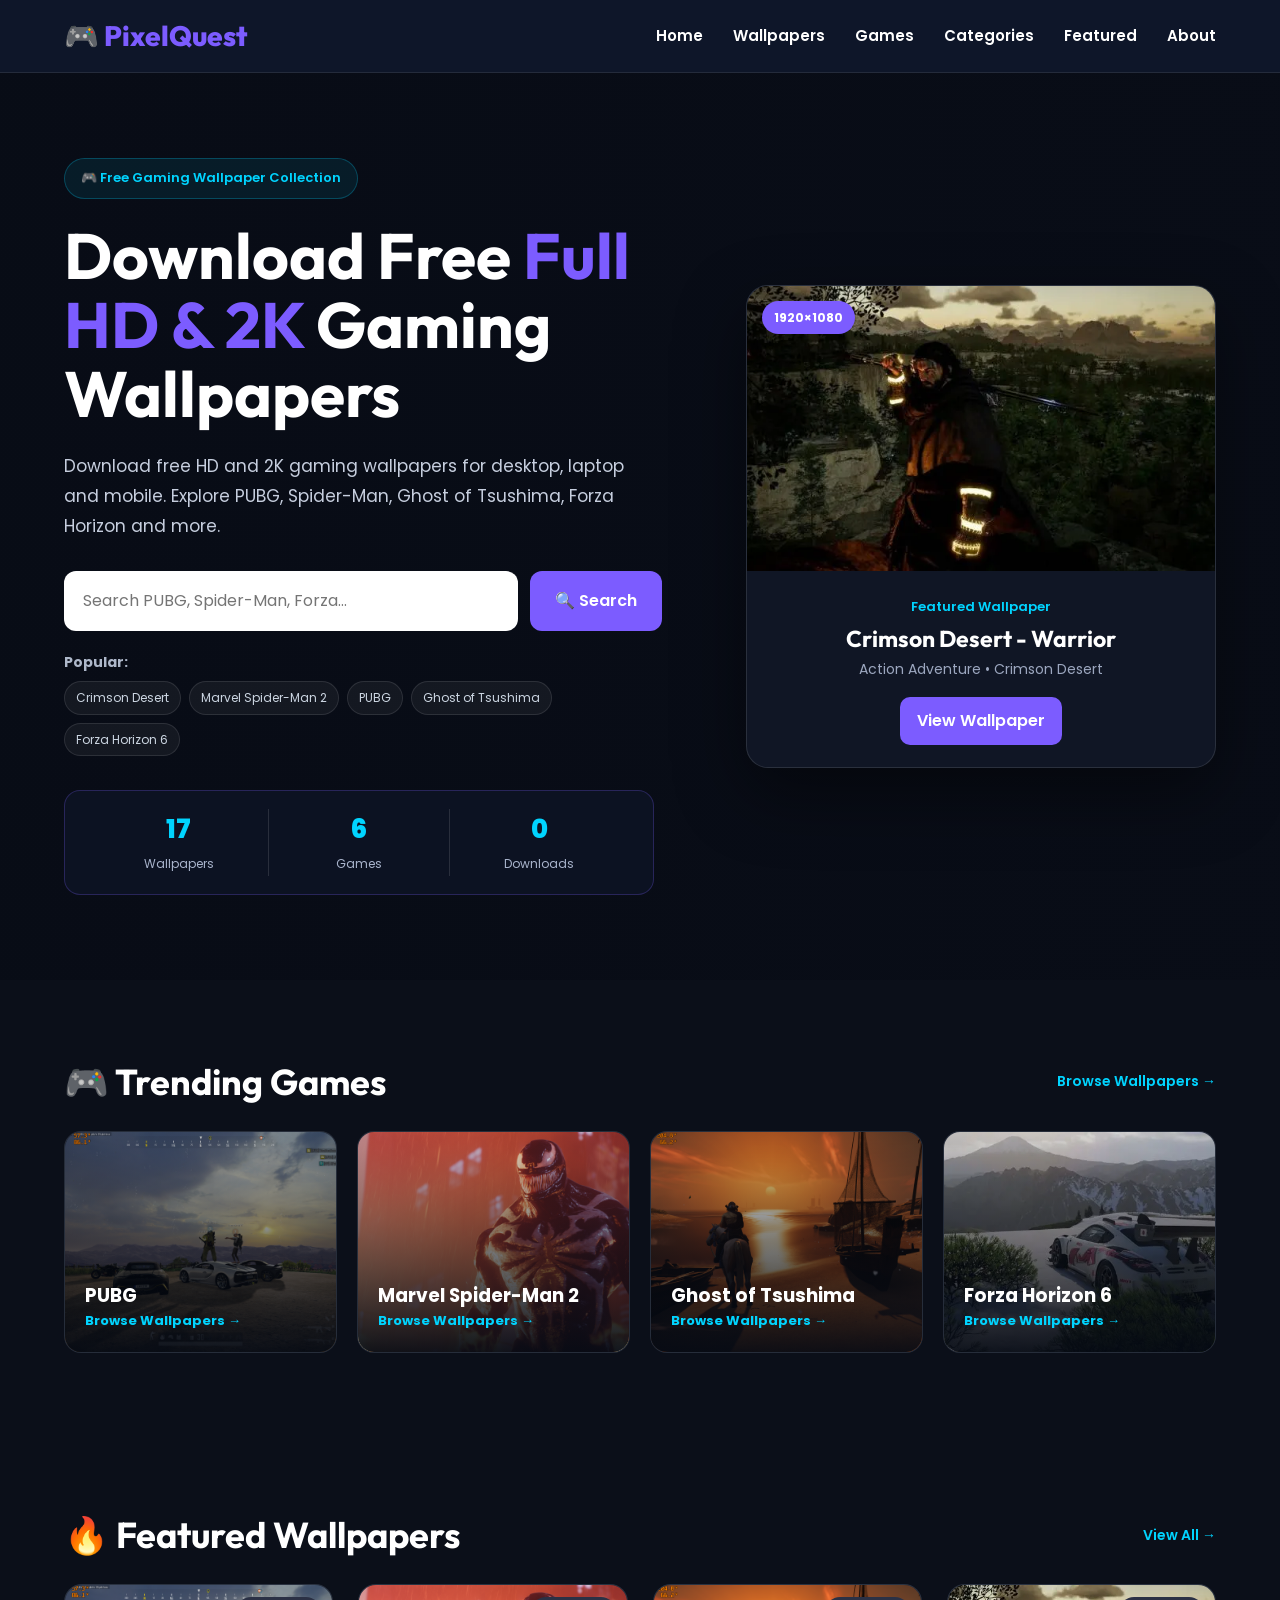
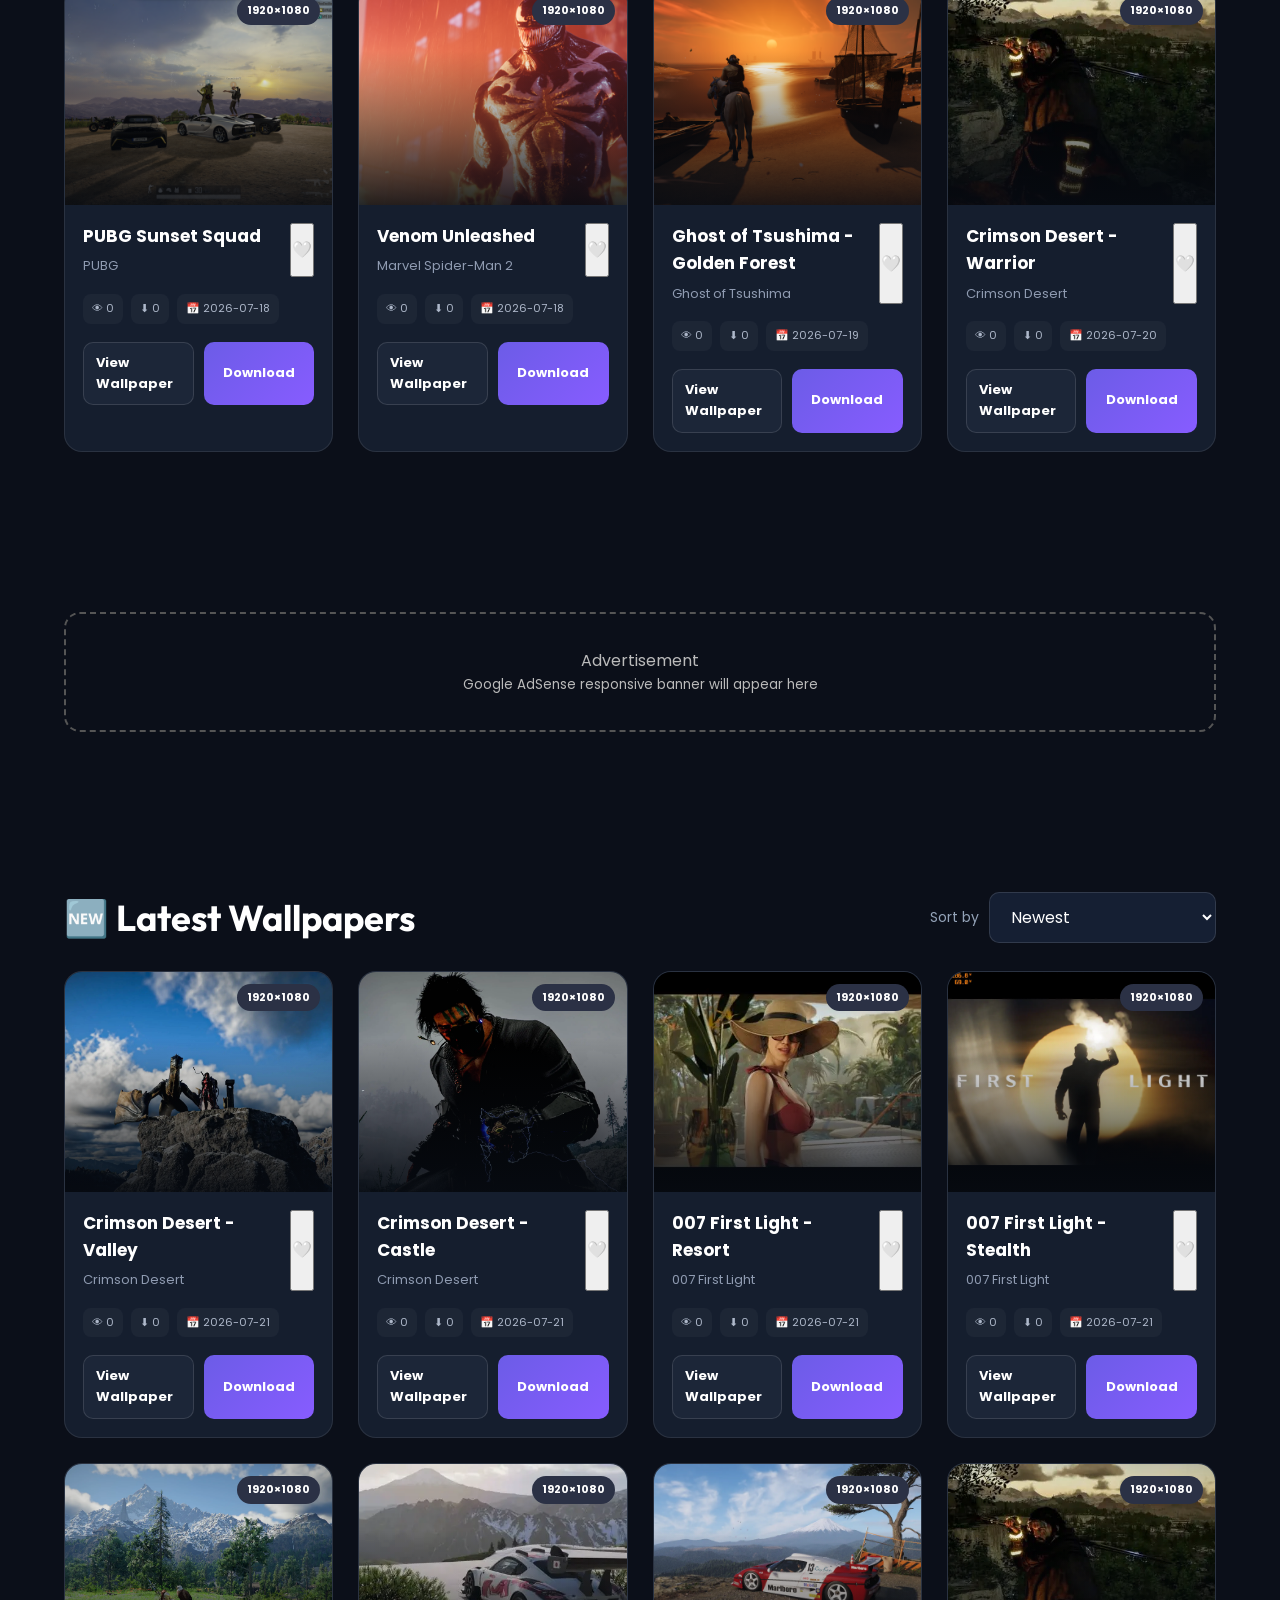
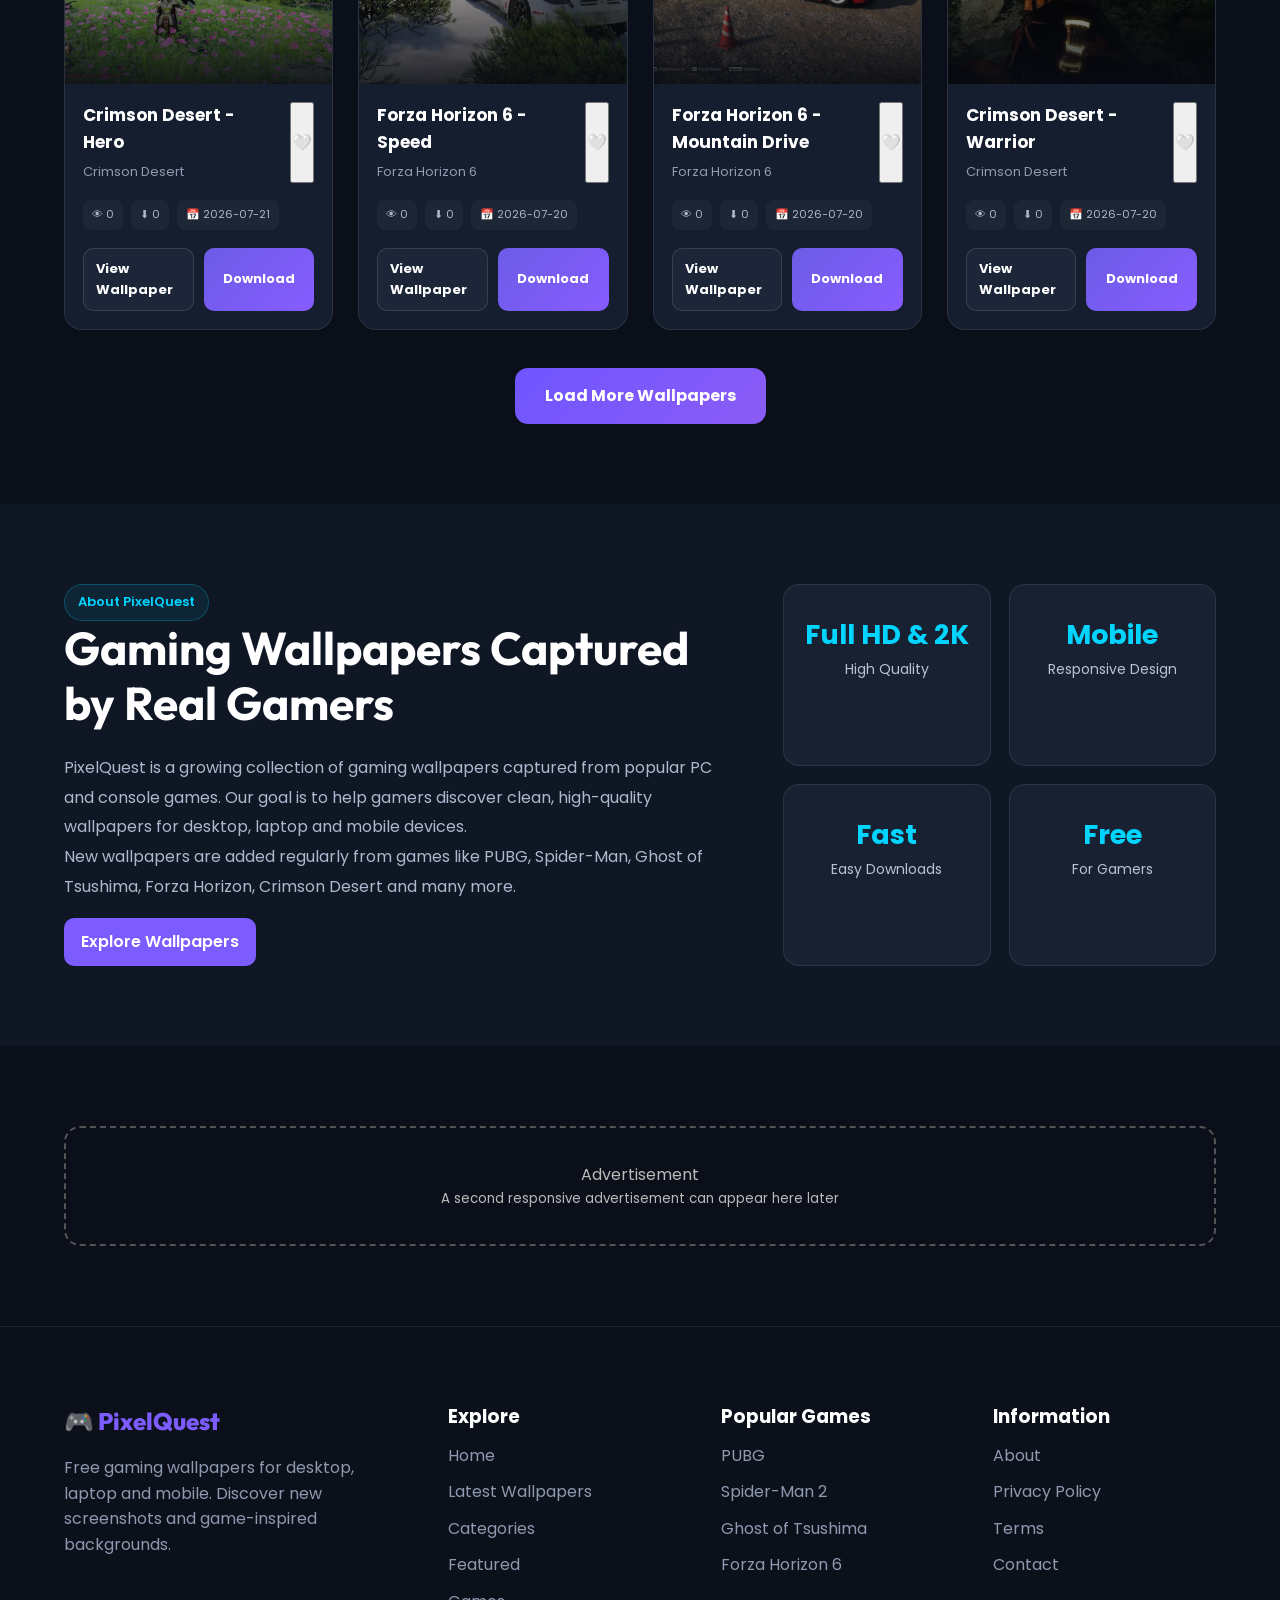
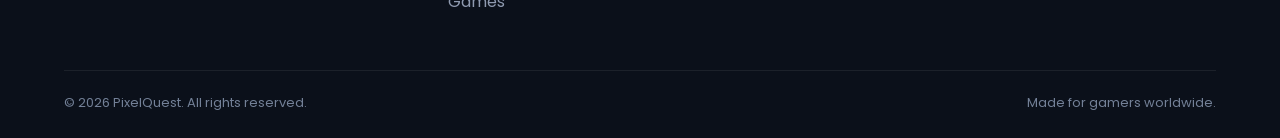
==== commit 9ef04fd4: "Update index.html" ====
--- a/index.html
+++ b/index.html
@@ -94,7 +94,7 @@
 
     <link
         rel="stylesheet"
-        href="style.css"
+        href="style.css?v=8"
     >
 
     <link
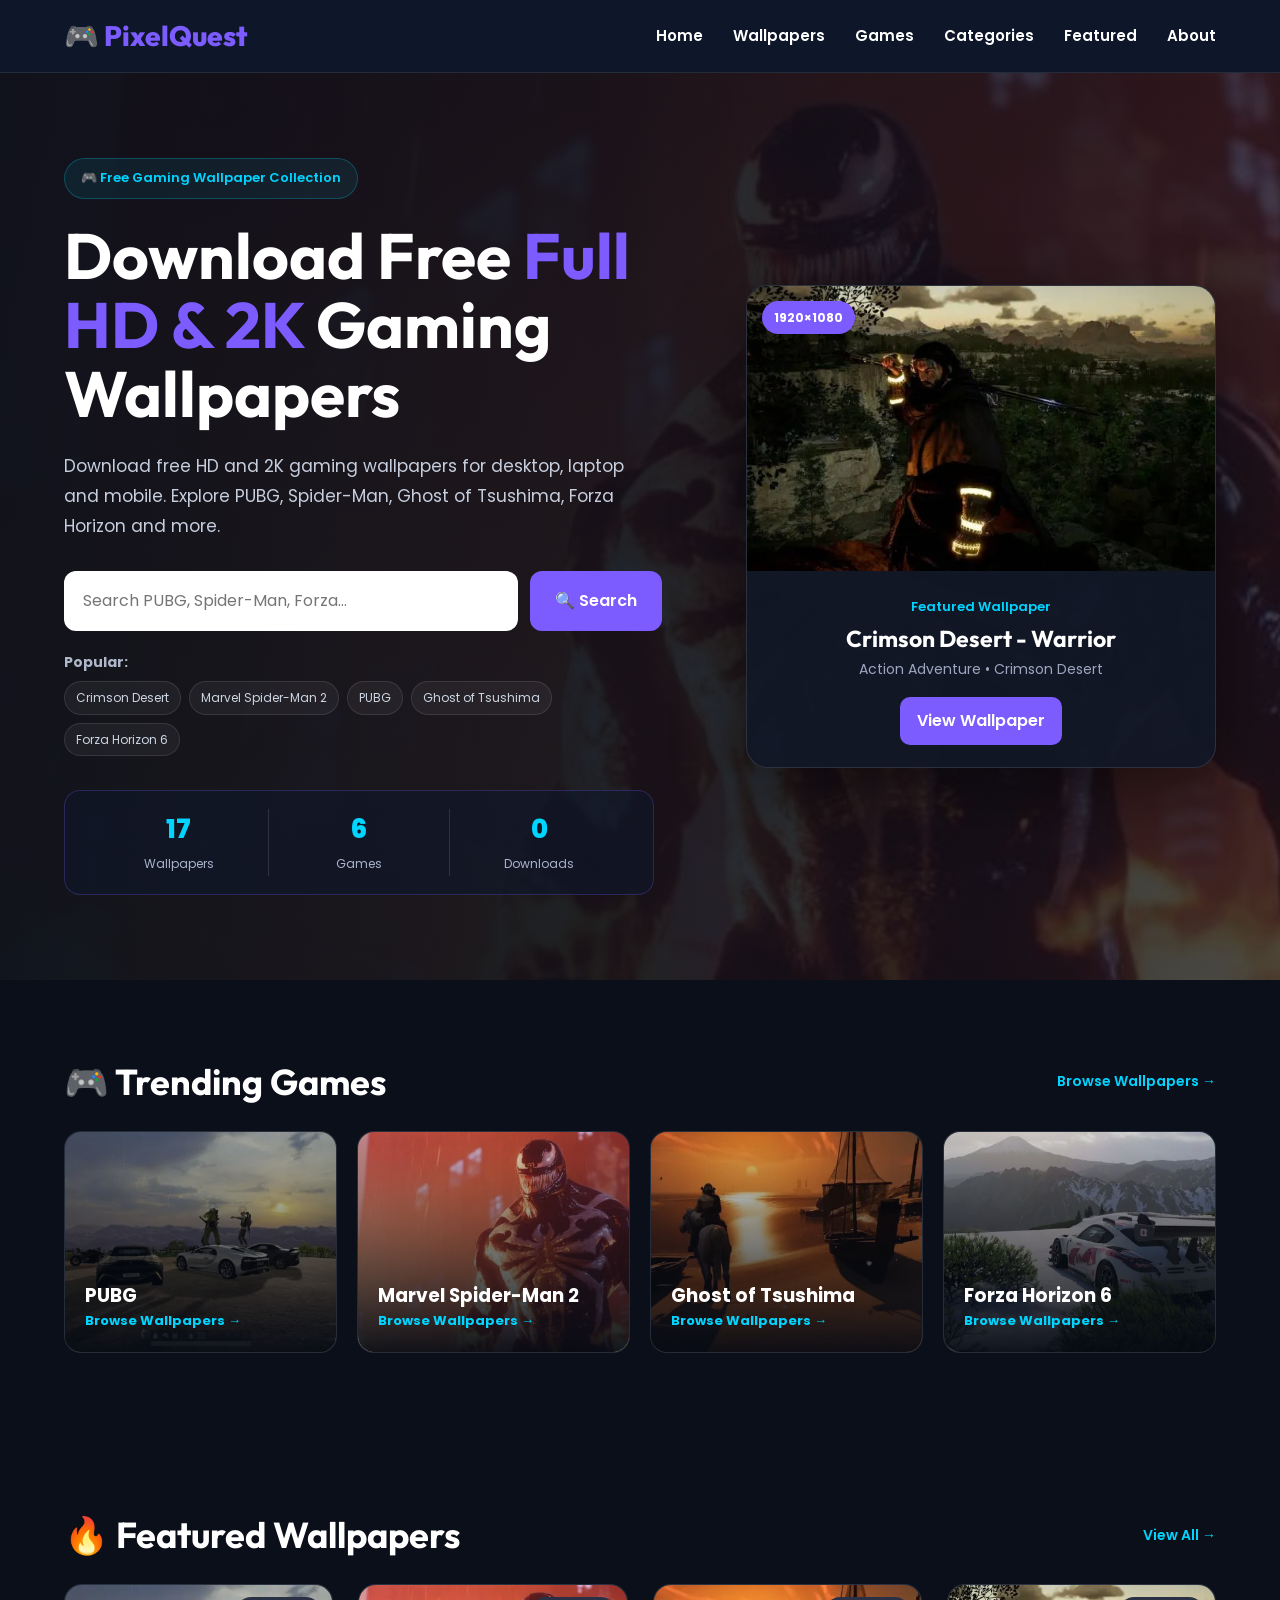
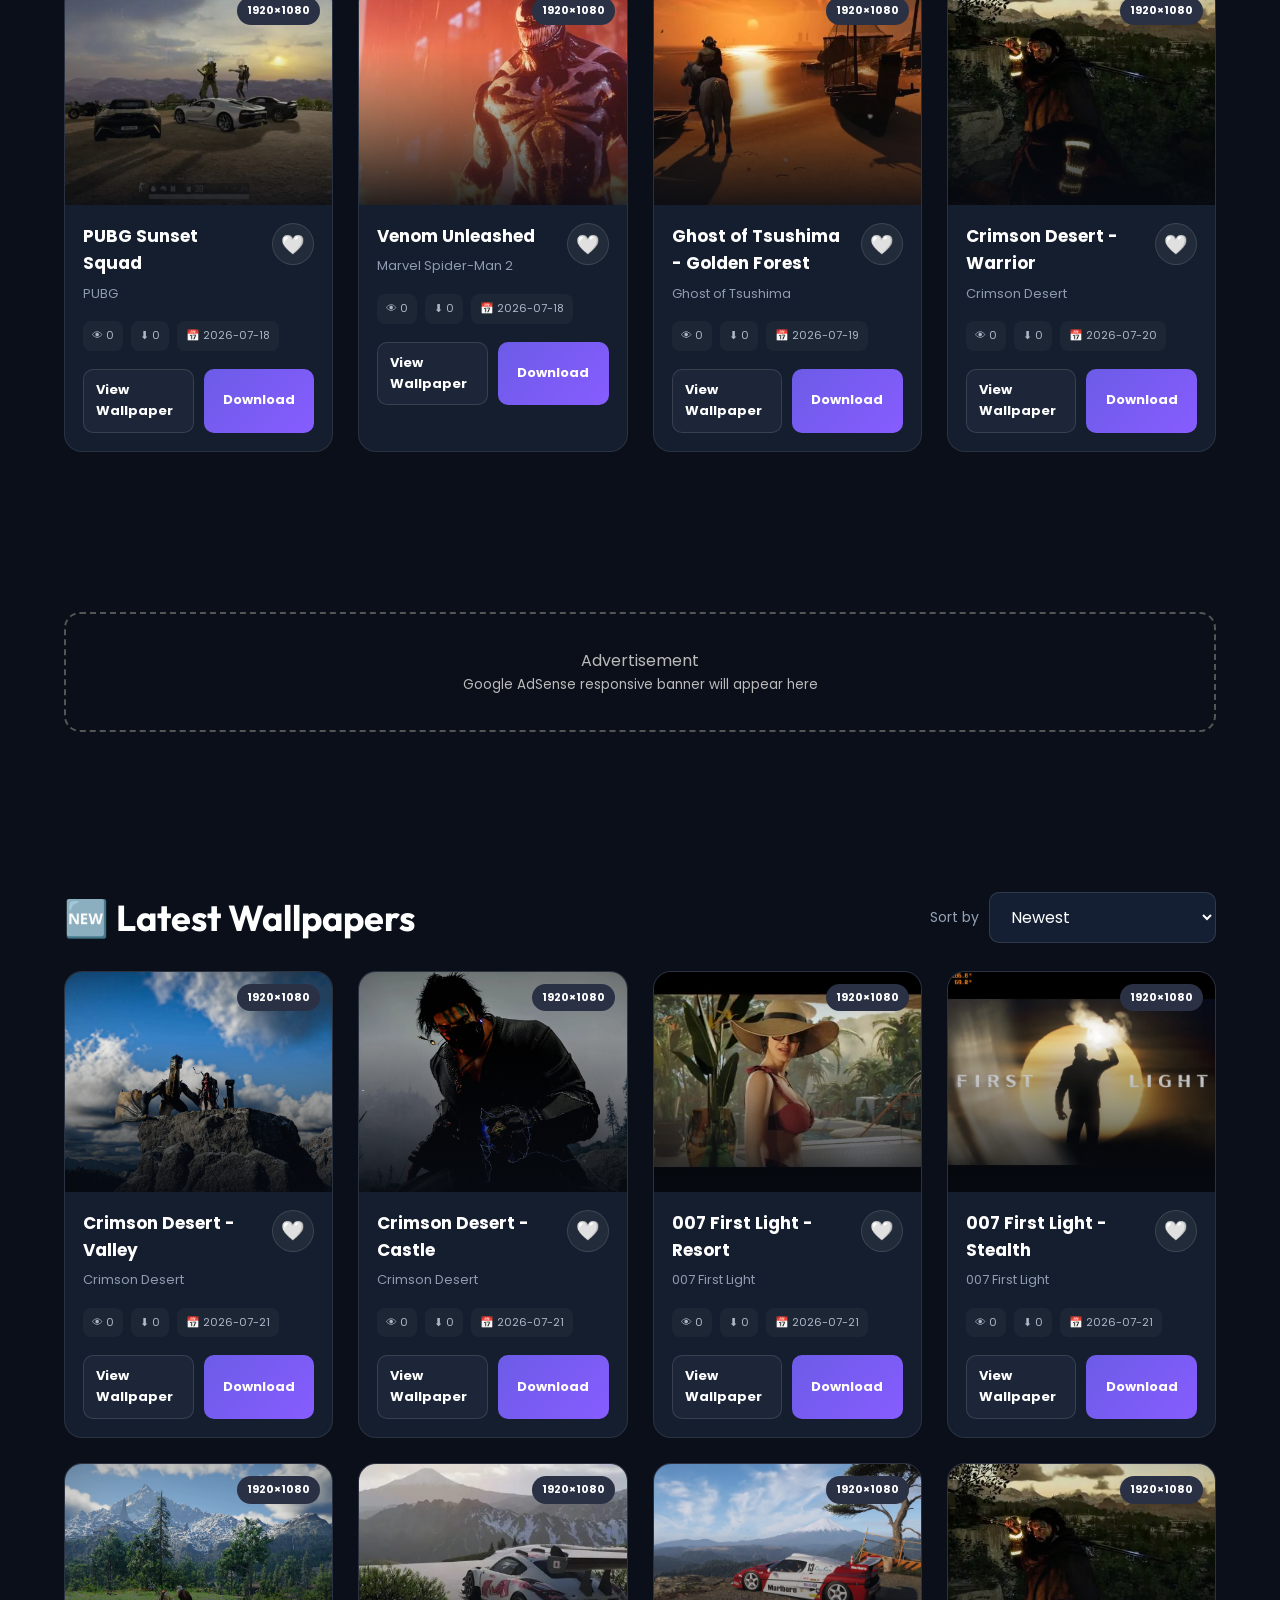
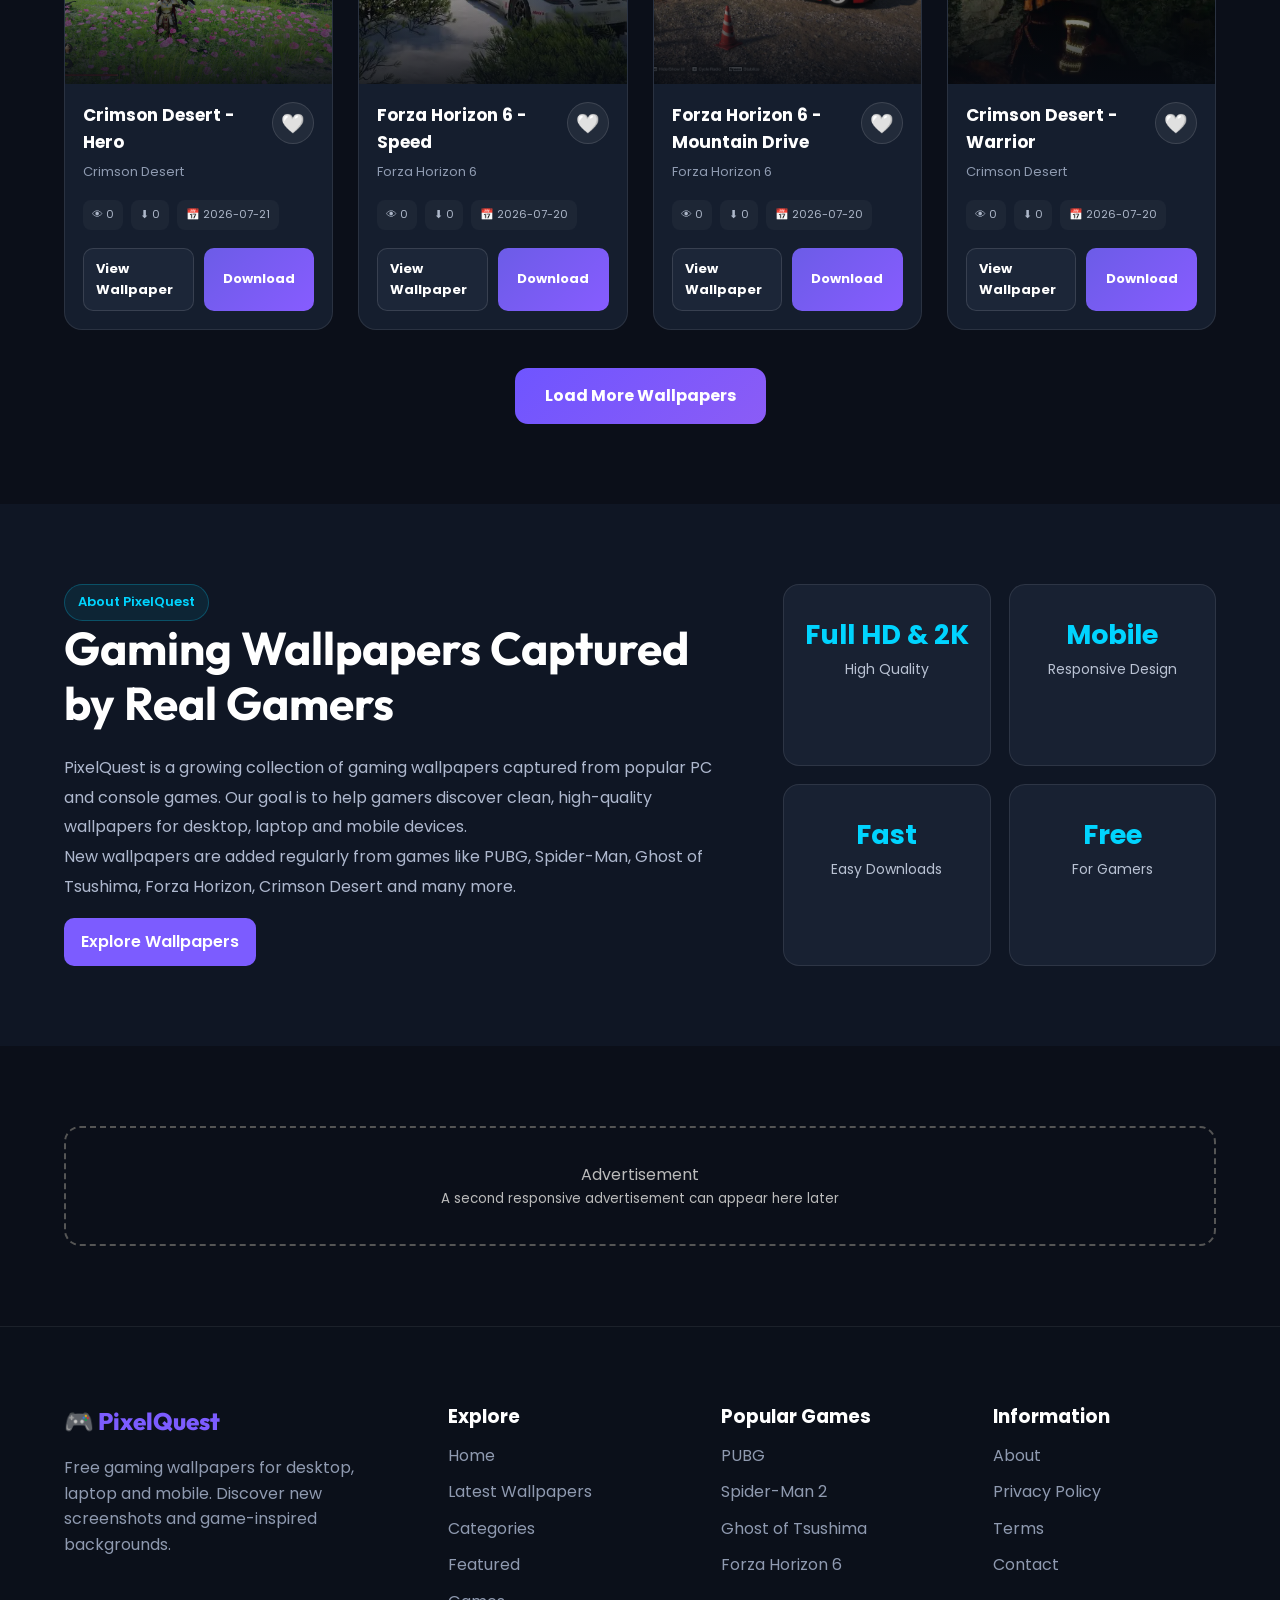
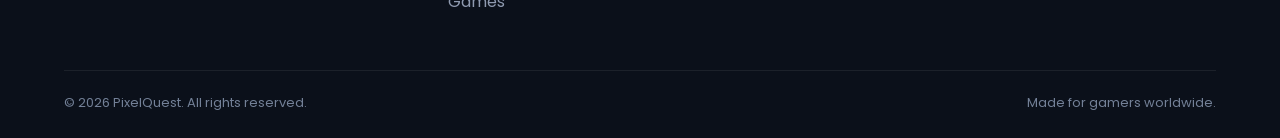
==== commit 1de93192: "Update index.html" ====
--- a/index.html
+++ b/index.html
@@ -94,7 +94,7 @@
 
     <link
         rel="stylesheet"
-        href="style.css?v=8"
+        href="style.css?v=11"
     >
 
     <link
--- a/style.css
+++ b/style.css
@@ -3,7 +3,8 @@
 *{box-sizing:border-box;margin:0;padding:0}html{scroll-behavior:smooth;overflow-x:hidden}body{overflow-x:hidden;background:var(--bg);color:var(--text);font-family:var(--body-font);line-height:1.6}img{display:block;max-width:100%;height:auto}a{color:inherit;text-decoration:none}button,input,select{font:inherit}.container{width:min(90%,1300px);margin:auto}section{padding:80px 0}section h2{margin-bottom:35px;font-family:var(--heading-font);font-size:36px;line-height:1.2}
 .site-header{position:sticky;top:0;z-index:1000;border-bottom:1px solid var(--border);background:rgba(15,23,42,.96);backdrop-filter:blur(14px)}.header-container{min-height:72px;display:flex;align-items:center;justify-content:space-between;gap:24px}.logo,.footer-logo{color:var(--purple);font-family:var(--heading-font);font-weight:800;white-space:nowrap}.logo{font-size:28px}.desktop-nav{display:flex;gap:30px}.desktop-nav a{font-size:15px;font-weight:600}.desktop-nav a:hover{color:#a78bfa}.mobile-menu-button{display:none;width:44px;height:44px;padding:10px;border:1px solid rgba(255,255,255,.12);border-radius:10px;background:#172036}.mobile-menu-button span{display:block;height:2px;margin:5px 0;background:#fff}.mobile-menu-button.active span:nth-child(1){transform:translateY(7px) rotate(45deg)}.mobile-menu-button.active span:nth-child(2){opacity:0}.mobile-menu-button.active span:nth-child(3){transform:translateY(-7px) rotate(-45deg)}.mobile-nav{display:none;max-height:0;overflow:hidden;padding:0 16px;background:#101827;opacity:0;transition:.3s}.mobile-nav.active{max-height:430px;padding:12px 16px 18px;opacity:1}.mobile-nav a{display:flex;padding:14px 12px;border-radius:9px;font-weight:600}.mobile-nav a:hover{background:rgba(124,92,255,.12);color:#a78bfa}
 .hero{position:relative;overflow:hidden;padding:85px 0;background:linear-gradient(90deg,rgba(8,12,22,.96),rgba(8,12,22,.9) 48%,rgba(8,12,22,.72)),url("images/thumbnail/spiderman/spiderman1.webp") center/cover no-repeat}.hero-container{position:relative;z-index:2;display:grid;grid-template-columns:minmax(0,1.1fr) minmax(340px,.9fr);align-items:center;gap:65px}.hero-text{text-align:left}.hero-tag,.section-label{display:inline-flex;padding:7px 13px;border:1px solid rgba(0,212,255,.25);border-radius:999px;background:rgba(0,212,255,.08);color:var(--cyan);font-size:13px;font-weight:600}.hero-tag{margin-bottom:22px;padding:9px 16px}.hero h1{max-width:620px;font-family:var(--heading-font);font-size:clamp(42px,5vw,68px);line-height:1.08}.hero h1 span{color:var(--purple)}.hero-description{max-width:660px;margin-top:24px;color:#c6cede;font-size:17px;line-height:1.75}.search-box{display:flex;max-width:650px;margin-top:30px;gap:12px}.search-box input{flex:1;min-width:0;padding:16px 18px;border:1px solid rgba(255,255,255,.12);border-radius:12px;background:#fff;color:#111827}.search-box button{padding:16px 25px;border:0;border-radius:12px;background:var(--purple);color:#fff;font-weight:600}.hero-popular,#hero-popular-games{display:flex;align-items:center;flex-wrap:wrap;gap:8px}.hero-popular{margin-top:20px}.hero-popular strong{color:#aeb8ca;font-size:14px}#hero-popular-games a{padding:6px 11px;border:1px solid rgba(255,255,255,.1);border-radius:999px;background:rgba(255,255,255,.05);color:#cbd5e1;font-size:12px}.hero-stats{max-width:590px;margin-top:34px;padding:18px 24px;display:flex;justify-content:space-around;border:1px solid rgba(124,92,255,.25);border-radius:16px;background:rgba(15,23,42,.62)}.hero-stat{flex:1;text-align:center}.hero-stat-number{display:block;color:var(--cyan);font-size:26px;font-weight:800}.hero-stat-label{color:#a9b4cc;font-size:12px}.hero-stat-divider{width:1px;background:rgba(255,255,255,.12)}.hero-featured{max-width:470px;justify-self:end;overflow:hidden;border:1px solid rgba(255,255,255,.11);border-radius:22px;background:rgba(17,24,39,.94);box-shadow:0 25px 70px rgba(0,0,0,.45)}.hero-featured-image{position:relative;height:285px;overflow:hidden}.hero-featured-image img{width:100%;height:100%;object-fit:cover}.hero-resolution{position:absolute;top:15px;left:15px;padding:7px 12px;border-radius:999px;background:var(--purple);font-size:12px;font-weight:700}.hero-featured-info{padding:22px;text-align:center}.hero-featured-info>span{color:var(--cyan);font-size:13px;font-weight:600}.hero-featured-info h2{margin:7px 0 5px;font-size:23px}.hero-featured-info p{color:#9ca7bf;font-size:14px}.hero-view-button,.about-button{display:inline-flex;margin-top:17px;padding:11px 17px;border-radius:10px;background:var(--purple);font-weight:600}
-.section-title,.section-header{display:flex;align-items:center;justify-content:space-between;gap:20px;margin-bottom:28px}.section-title h2,.section-header h2{margin:0}.view-all{color:var(--cyan);font-size:14px;font-weight:600}.wallpaper-grid{display:grid;grid-template-columns:repeat(auto-fill,minmax(260px,1fr));gap:25px}.wallpaper-card{overflow:hidden;border:1px solid var(--border);border-radius:18px;background:var(--card);transition:.35s}.wallpaper-card:hover{transform:translateY(-8px);border-color:rgba(108,92,231,.75)}.wallpaper-image,.wallpaper-card-image{position:relative;display:block;height:220px;overflow:hidden;background:#0b101a}.wallpaper-image img,.wallpaper-card-image img{width:100%;height:100%;object-fit:cover}.image-gradient{position:absolute;inset:0;background:linear-gradient(to top,rgba(7,11,18,.88),transparent 70%)}.badge,.resolution-badge,.new-badge{position:absolute;top:12px;z-index:5;padding:5px 10px;border-radius:999px;font-size:11px;font-weight:700}.badge,.resolution-badge{right:12px;background:#2b3145}.new-badge{left:12px;background:#00d26a}.wallpaper-content,.wallpaper-card-content{padding:18px}.wallpaper-heading{display:flex;justify-content:space-between;gap:14px}.wallpaper-heading h3,.wallpaper-card-content h3{margin-bottom:6px;font-size:17px}.wallpaper-heading p,.wallpaper-game{color:#8f9bb1;font-size:13px}.wallpaper-meta{display:flex;flex-wrap:wrap;gap:8px;margin-top:17px}.wallpaper-meta span{padding:6px 9px;border-radius:8px;background:rgba(255,255,255,.035);color:#aeb8ca;font-size:11px}.card-buttons,.wallpaper-actions{display:grid;grid-template-columns:1fr 1fr;gap:10px;margin-top:18px}.details-btn,.download-btn,.view-button,.download-button,.card-view-button,.secondary-button{display:flex;align-items:center;justify-content:center;min-height:42px;padding:10px 12px;border-radius:10px;font-size:13px;font-weight:700}.details-btn,.view-button,.card-view-button,.secondary-button{border:1px solid rgba(255,255,255,.12);background:#1c2638}.download-btn,.download-button{border:0;background:linear-gradient(135deg,#6c5ce7,#875cff);color:#fff}
+.section-title,.section-header{display:flex;align-items:center;justify-content:space-between;gap:20px;margin-bottom:28px}.section-title h2,.section-header h2{margin:0}.view-all{color:var(--cyan);font-size:14px;font-weight:600}.wallpaper-grid{display:grid;grid-template-columns:repeat(auto-fill,minmax(260px,1fr));gap:25px}.wallpaper-card{overflow:hidden;border:1px solid var(--border);border-radius:18px;background:var(--card);transition:.35s}.wallpaper-card:hover{transform:translateY(-8px);border-color:rgba(108,92,231,.75)}.wallpaper-image,.wallpaper-card-image{position:relative;display:block;height:220px;overflow:hidden;background:#0b101a}.wallpaper-image img,.wallpaper-card-image img{width:100%;height:100%;object-fit:cover}.image-gradient{position:absolute;inset:0;background:linear-gradient(to top,rgba(7,11,18,.88),transparent 70%)}.badge,.resolution-badge,.new-badge{position:absolute;top:12px;z-index:5;padding:5px 10px;border-radius:999px;font-size:11px;font-weight:700}.badge,.resolution-badge{right:12px;background:#2b3145}.new-badge{left:12px;background:#00d26a}.wallpaper-content,.wallpaper-card-content{padding:18px}.wallpaper-heading{display:flex;align-items:flex-start;justify-content:space-between;gap:14px}.wallpaper-heading h3,.wallpaper-card-content h3{margin-bottom:6px;font-size:17px}.wallpaper-heading p,.wallpaper-game{color:#8f9bb1;font-size:13px}.fav-btn{width:42px;height:42px;flex-shrink:0;display:flex;align-items:center;justify-content:center;padding:0;border:1px solid rgba(255,255,255,.12);border-radius:50%;background:rgba(255,255,255,.06);color:#fff;font-size:19px;line-height:1;cursor:pointer;appearance:none;-webkit-appearance:none;transition:background .25s ease,border-color .25s ease,transform .25s ease}.fav-btn:hover{background:rgba(124,92,255,.18);border-color:rgba(124,92,255,.7);transform:scale(1.08)}.fav-btn:active{transform:scale(.95)}.fav-btn:focus-visible{outline:2px solid var(--cyan);outline-offset:3px}
+.wallpaper-meta{display:flex;flex-wrap:wrap;gap:8px;margin-top:17px}.wallpaper-meta span{padding:6px 9px;border-radius:8px;background:rgba(255,255,255,.035);color:#aeb8ca;font-size:11px}.card-buttons,.wallpaper-actions{display:grid;grid-template-columns:1fr 1fr;gap:10px;margin-top:18px}.details-btn,.download-btn,.view-button,.download-button,.card-view-button,.secondary-button{display:flex;align-items:center;justify-content:center;min-height:42px;padding:10px 12px;border-radius:10px;font-size:13px;font-weight:700}.details-btn,.view-button,.card-view-button,.secondary-button{border:1px solid rgba(255,255,255,.12);background:#1c2638}.download-btn,.download-button{border:0;background:linear-gradient(135deg,#6c5ce7,#875cff);color:#fff}
 .games-grid,#games-grid{display:grid;grid-template-columns:repeat(4,1fr);gap:20px}.game-card{position:relative;display:block;min-height:220px;overflow:hidden;border:1px solid var(--border);border-radius:17px;background:#111827}.game-card img{width:100%;height:220px;object-fit:cover}.game-overlay{position:absolute;inset:0;display:flex;flex-direction:column;justify-content:flex-end;padding:20px;background:linear-gradient(to top,rgba(5,10,20,.95),rgba(5,10,20,.1))}.game-overlay span{color:var(--cyan);font-size:13px;font-weight:700}.ad-box{min-height:120px;display:flex;align-items:center;justify-content:center;flex-direction:column;border:2px dashed #555;border-radius:16px;color:#bbb}
 .about-section{background:var(--section)}.about-grid,.about-page-grid{display:grid;grid-template-columns:1.2fr .8fr;gap:70px}.about-content h2,.about-page-text h2,.about-mission-card h2{margin-bottom:22px;font-size:clamp(30px,4vw,46px)}.about-content p,.about-page-text p,.about-mission-card p{color:var(--muted);line-height:1.85}.about-stats,.about-page-features{display:grid;grid-template-columns:repeat(2,1fr);gap:18px}.stat-card{padding:28px 20px;border:1px solid var(--border);border-radius:16px;background:#182132;text-align:center}.stat-card strong{display:block;color:var(--cyan);font-size:27px}.stat-card span{color:#b9c2d3;font-size:14px}.about-page-hero{padding:110px 0 70px;background:radial-gradient(circle at top left,rgba(124,92,255,.18),transparent 38%),radial-gradient(circle at top right,rgba(0,212,255,.12),transparent 34%)}.about-page-hero-content{max-width:760px;margin:auto;text-align:center}.about-page-hero h1{margin:18px 0;font-size:clamp(38px,6vw,68px)}.about-page-hero p{color:#b6c1d8}.about-page-content{padding:80px 0}.about-mission{padding:20px 0 90px}.about-mission-card{max-width:900px;margin:auto;padding:44px;border:1px solid rgba(124,92,255,.22);border-radius:22px;background:#151e2e;text-align:center}
 .wallpaper-page{min-height:70vh;padding:90px 0 80px;background:var(--section)}.wallpaper-detail-card{overflow:hidden;border:1px solid var(--border);border-radius:22px;background:var(--card)}.wallpaper-detail-card .breadcrumbs{padding:18px 22px}.wallpaper-preview,.detail-image-wrapper{position:relative;overflow:hidden;background:#080d15}.wallpaper-main-image,.detail-main-image{width:100%;aspect-ratio:16/9;object-fit:cover}.wallpaper-resolution-badge,.detail-resolution{position:absolute;top:14px;right:14px;padding:7px 11px;border-radius:999px;background:rgba(7,12,21,.82);font-size:12px}.wallpaper-detail-content,.detail-content{padding:30px;text-align:center}.wallpaper-information-grid,.detail-info-grid{display:grid;grid-template-columns:repeat(4,1fr);gap:12px;margin:22px 0}.wallpaper-information-card,.detail-info-box{padding:16px 10px;border:1px solid var(--border);border-radius:10px;background:rgba(255,255,255,.025)}.wallpaper-action-buttons,.detail-actions{display:flex;justify-content:center;gap:12px;margin-top:20px}.download-quality-note{margin-top:18px;color:#9ba8bd;font-size:13px}.related-section{background:#0b111c}
